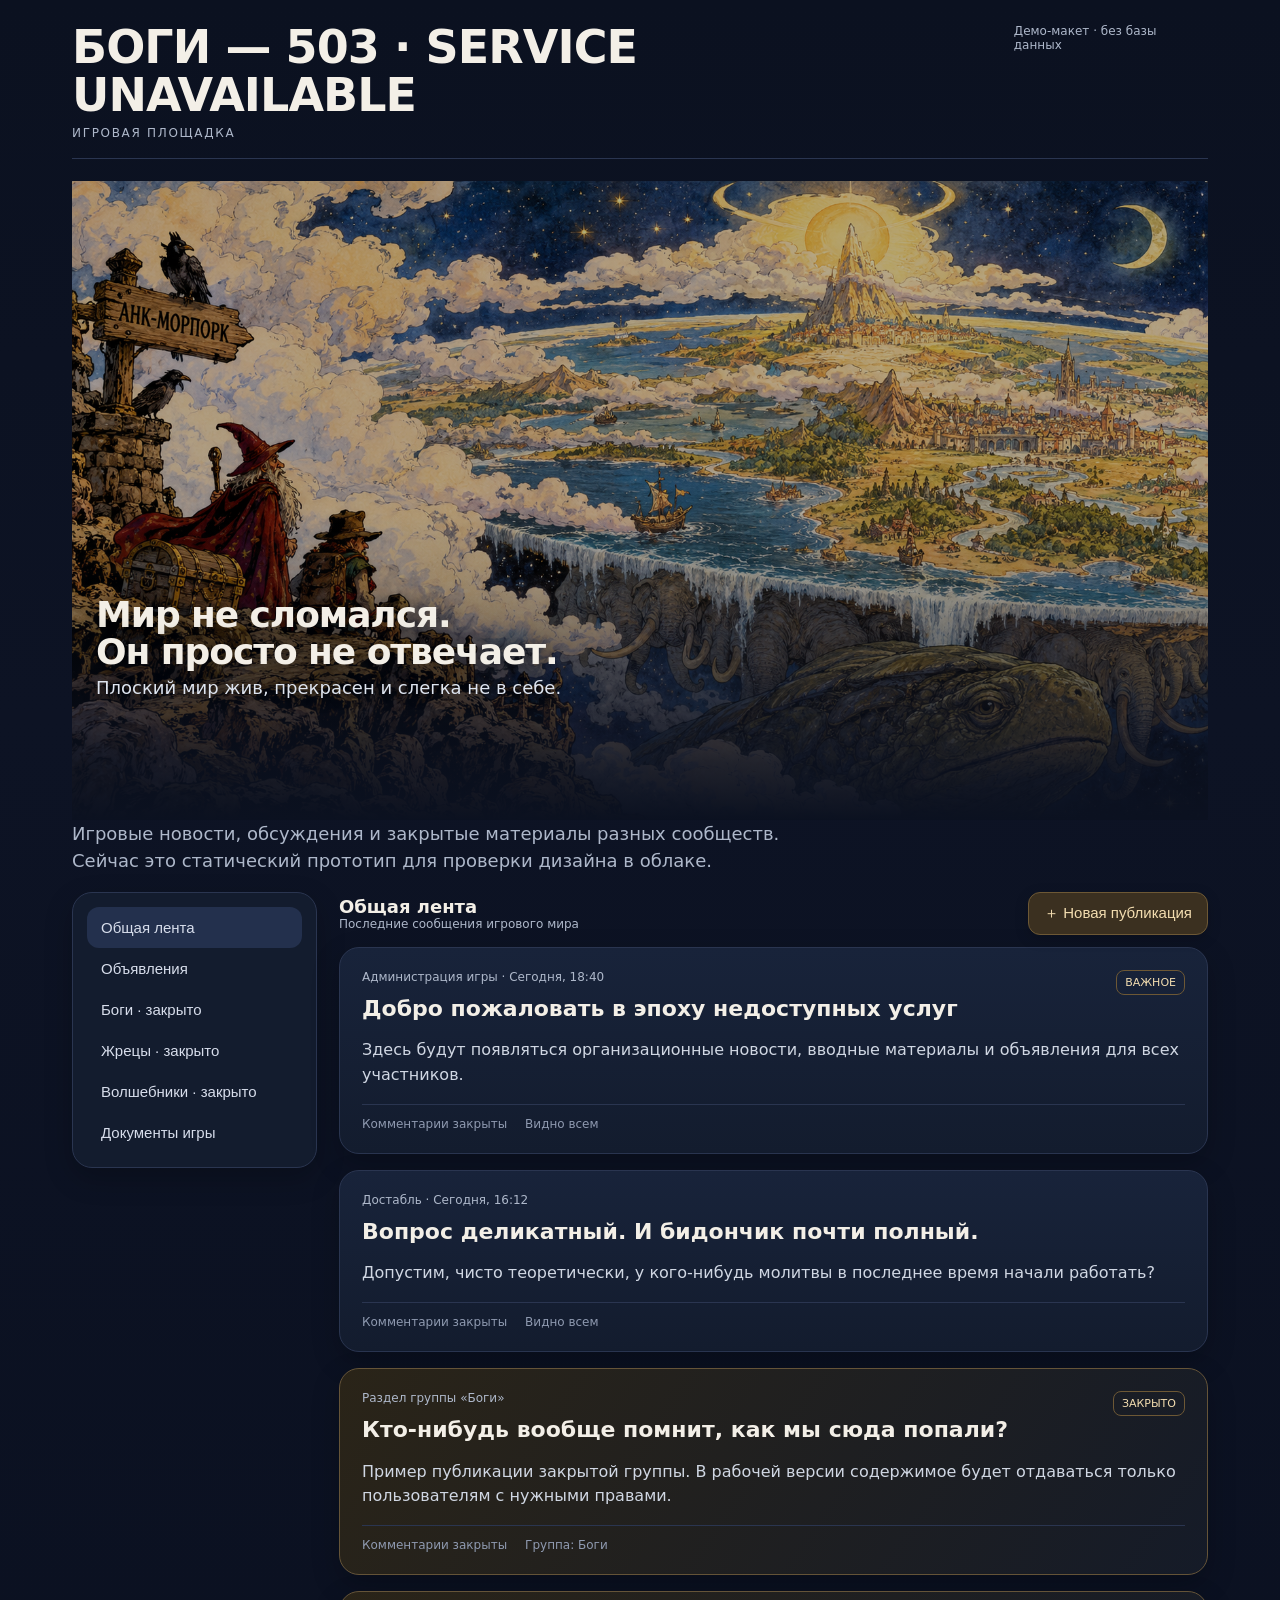
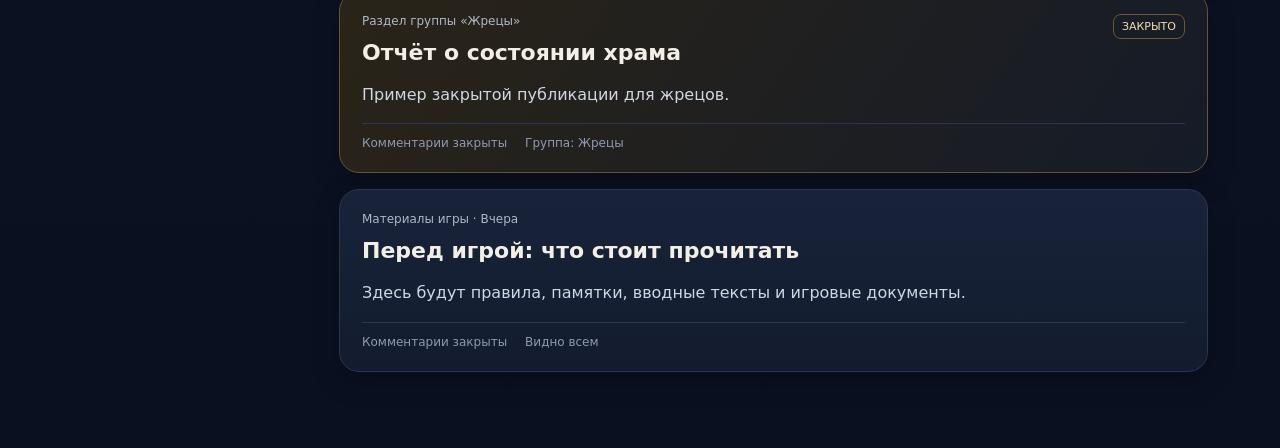
==== index.html @ 64e8e635 "Raise hero text and darken artwork" ====
<!doctype html>
<html lang="ru">
<head>
<meta charset="utf-8">
<meta name="viewport" content="width=device-width,initial-scale=1">
<title>Боги — 503</title>
<link rel="icon" type="image/svg+xml" href="/favicon.svg">
<style>
:root{--bg:#0b1120;--panel:#131c2e;--panel2:#18233a;--line:#2a3550;--text:#f3efe7;--muted:#aeb8ca;--gold:#d7b16a;--gold2:#f3ddb0}*{box-sizing:border-box}html,body{min-height:100%}body{margin:0;background:linear-gradient(180deg,#0b1120 0%,#0d1324 35%,#0a1020 100%);color:var(--text);font-family:system-ui,-apple-system,Segoe UI,sans-serif}.shell{max-width:1180px;margin:auto;padding:24px 22px 60px}.top{display:flex;justify-content:space-between;align-items:flex-start;gap:18px;padding-bottom:18px;border-bottom:1px solid var(--line)}.brand h1{margin:0;font-size:46px;line-height:1.04;letter-spacing:-.02em}.brand p{margin:6px 0 0;color:var(--muted);font-size:12px;text-transform:uppercase;letter-spacing:.14em}.meta{font-size:12px;color:var(--muted)}.hero-art{position:relative;width:100%;margin:22px 0 0;overflow:hidden;isolation:isolate}.hero-art>img{display:block;width:100%;height:auto;position:relative;z-index:0;filter:brightness(.72)}.hero-art::after{content:"";position:absolute;z-index:1;inset:0;pointer-events:none;background:linear-gradient(180deg,rgba(11,17,32,0) 0%,rgba(11,17,32,0) 52%,rgba(11,17,32,.12) 64%,rgba(11,17,32,.48) 78%,rgba(11,17,32,.86) 91%,#0b1120 100%)}.hero-caption{position:absolute;z-index:2;left:24px;right:24px;bottom:120px;max-width:620px}.hero-caption h2{margin:0 0 6px;font-size:36px;line-height:1.03;letter-spacing:-.03em;text-shadow:0 3px 24px rgba(0,0,0,.95)}.hero-caption p{margin:0;color:#dde4ef;font-size:18px;line-height:1.35;text-shadow:0 2px 14px rgba(0,0,0,.95)}.intro{margin:0 0 18px}.intro-copy{max-width:760px}.intro-copy p{margin:0;color:var(--muted);font-size:18px;line-height:1.5}.layout{display:grid;grid-template-columns:245px minmax(0,1fr);gap:22px;align-items:start}.side,.card{background:var(--panel);border:1px solid var(--line);border-radius:20px;box-shadow:0 10px 28px rgba(0,0,0,.22)}.side{padding:14px;height:max-content}.nav{display:block;width:100%;text-align:left;border:0;background:transparent;color:#d7ddeb;padding:12px 14px;border-radius:12px;cursor:pointer;font-size:15px}.nav.active,.nav:hover{background:#23304d}.main .toolbar{display:flex;justify-content:space-between;align-items:center;gap:14px;margin-bottom:12px}.main .toolbar strong{font-size:18px}.btn{background:#3b3020;color:var(--gold2);border:1px solid #6d5835;padding:11px 15px;border-radius:12px;cursor:pointer;font-size:15px;box-shadow:0 4px 14px rgba(0,0,0,.18)}.card{padding:22px;margin-bottom:16px;background:linear-gradient(180deg,var(--panel2),var(--panel))}.title{font-size:22px;margin:12px 0 8px;line-height:1.2}.body{color:#d0d7e3;font-size:16px;line-height:1.55}.foot{border-top:1px solid var(--line);margin-top:16px;padding-top:12px;color:#8f9ab0;font-size:12px;display:flex;gap:18px}.locked{border-color:#655438;background:linear-gradient(125deg,#2a2418,#151b28)}.tag{float:right;font-size:11px;border:1px solid #6d5835;border-radius:8px;padding:5px 8px;color:var(--gold2)}.modal{position:fixed;inset:0;background:#0009;display:none;align-items:center;justify-content:center;padding:20px}.modalbox{width:min(560px,100%);background:#161f31;border:1px solid var(--line);border-radius:18px;padding:20px}.modalbox input,.modalbox textarea{width:100%;box-sizing:border-box;margin:8px 0 12px;background:#0f1624;color:#fff;border:1px solid #364154;border-radius:10px;padding:10px}.row{display:flex;gap:10px;justify-content:flex-end}@media(max-width:900px){.brand h1{font-size:38px}.hero-caption{bottom:90px}.hero-caption h2{font-size:30px}.hero-caption p{font-size:16px}.layout{grid-template-columns:1fr}}@media(max-width:760px){.top{flex-direction:column}.hero-caption{left:16px;right:16px;bottom:70px}.hero-caption h2{font-size:24px}.hero-caption p{font-size:14px}.intro-copy p{font-size:16px}.main .toolbar{align-items:flex-start;flex-direction:column}}
</style>
</head>
<body>
<div class="shell">
<header class="top"><div class="brand"><h1>БОГИ — 503 · SERVICE UNAVAILABLE</h1><p>Игровая площадка</p></div><div class="meta">Демо-макет · без базы данных</div></header>
<section class="hero-art"><img src="/assets/discworld-hero.png" alt="Плоский мир"><div class="hero-caption"><h2>Мир не сломался.<br>Он просто не отвечает.</h2><p>Плоский мир жив, прекрасен и слегка не в себе.</p></div></section>
<section class="intro"><div class="intro-copy"><p>Игровые новости, обсуждения и закрытые материалы разных сообществ. Сейчас это статический прототип для проверки дизайна в облаке.</p></div></section>
<div class="layout"><aside class="side"><button class="nav active" data-view="all">Общая лента</button><button class="nav" data-view="news">Объявления</button><button class="nav" data-view="gods">Боги · закрыто</button><button class="nav" data-view="priests">Жрецы · закрыто</button><button class="nav" data-view="wizards">Волшебники · закрыто</button><button class="nav" data-view="docs">Документы игры</button></aside><main class="main"><div class="toolbar"><div><strong id="ttl">Общая лента</strong><div class="meta" id="sub">Последние сообщения игрового мира</div></div><button class="btn" id="newPost">＋ Новая публикация</button></div><div id="posts"><article class="card" data-kind="news"><span class="tag">ВАЖНОЕ</span><div class="meta">Администрация игры · Сегодня, 18:40</div><h3 class="title">Добро пожаловать в эпоху недоступных услуг</h3><p class="body">Здесь будут появляться организационные новости, вводные материалы и объявления для всех участников.</p><div class="foot"><span>Комментарии закрыты</span><span>Видно всем</span></div></article><article class="card" data-kind="general"><div class="meta">Достабль · Сегодня, 16:12</div><h3 class="title">Вопрос деликатный. И бидончик почти полный.</h3><p class="body">Допустим, чисто теоретически, у кого-нибудь молитвы в последнее время начали работать?</p><div class="foot"><span>Комментарии закрыты</span><span>Видно всем</span></div></article><article class="card locked" data-kind="gods"><span class="tag">ЗАКРЫТО</span><div class="meta">Раздел группы «Боги»</div><h3 class="title">Кто-нибудь вообще помнит, как мы сюда попали?</h3><p class="body">Пример публикации закрытой группы. В рабочей версии содержимое будет отдаваться только пользователям с нужными правами.</p><div class="foot"><span>Комментарии закрыты</span><span>Группа: Боги</span></div></article><article class="card locked" data-kind="priests"><span class="tag">ЗАКРЫТО</span><div class="meta">Раздел группы «Жрецы»</div><h3 class="title">Отчёт о состоянии храма</h3><p class="body">Пример закрытой публикации для жрецов.</p><div class="foot"><span>Комментарии закрыты</span><span>Группа: Жрецы</span></div></article><article class="card" data-kind="docs"><div class="meta">Материалы игры · Вчера</div><h3 class="title">Перед игрой: что стоит прочитать</h3><p class="body">Здесь будут правила, памятки, вводные тексты и игровые документы.</p><div class="foot"><span>Комментарии закрыты</span><span>Видно всем</span></div></article></div></main></div></div>
<div class="modal" id="modal"><div class="modalbox"><h3>Новая публикация</h3><div class="meta">Демо: публикация сохранится только в этом браузере.</div><input id="pt" placeholder="Заголовок"><textarea id="pb" rows="6" placeholder="Текст публикации"></textarea><div class="row"><button class="btn" id="cancel">Отмена</button><button class="btn" id="publish">Опубликовать</button></div></div></div>
<script>const views={all:['news','general','gods','priests','docs'],news:['news'],gods:['gods'],priests:['priests'],wizards:[],docs:['docs']};document.querySelectorAll('.nav').forEach(b=>b.onclick=()=>{document.querySelectorAll('.nav').forEach(x=>x.classList.toggle('active',x===b));document.querySelectorAll('.card').forEach(c=>c.style.display=views[b.dataset.view].includes(c.dataset.kind)?'block':'none')});const m=document.getElementById('modal');newPost.onclick=()=>m.style.display='flex';cancel.onclick=()=>m.style.display='none';publish.onclick=()=>{const t=pt.value.trim(),body=pb.value.trim();if(!t||!body)return;const a=document.createElement('article');a.className='card';a.dataset.kind='general';a.innerHTML='<div class="meta">Новая публикация · только этот браузер</div><h3 class="title"></h3><p class="body"></p><div class="foot"><span>Комментарии закрыты</span><span>Локальный демо-пост</span></div>';a.querySelector('.title').textContent=t;a.querySelector('.body').textContent=body;document.getElementById('posts').prepend(a);localStorage.setItem('gods503-demo-post',JSON.stringify({t,body}));pt.value='';pb.value='';m.style.display='none'};try{const x=JSON.parse(localStorage.getItem('gods503-demo-post'));if(x){pt.value=x.t;pb.value=x.body}}catch(e){}</script>
</body>
</html>
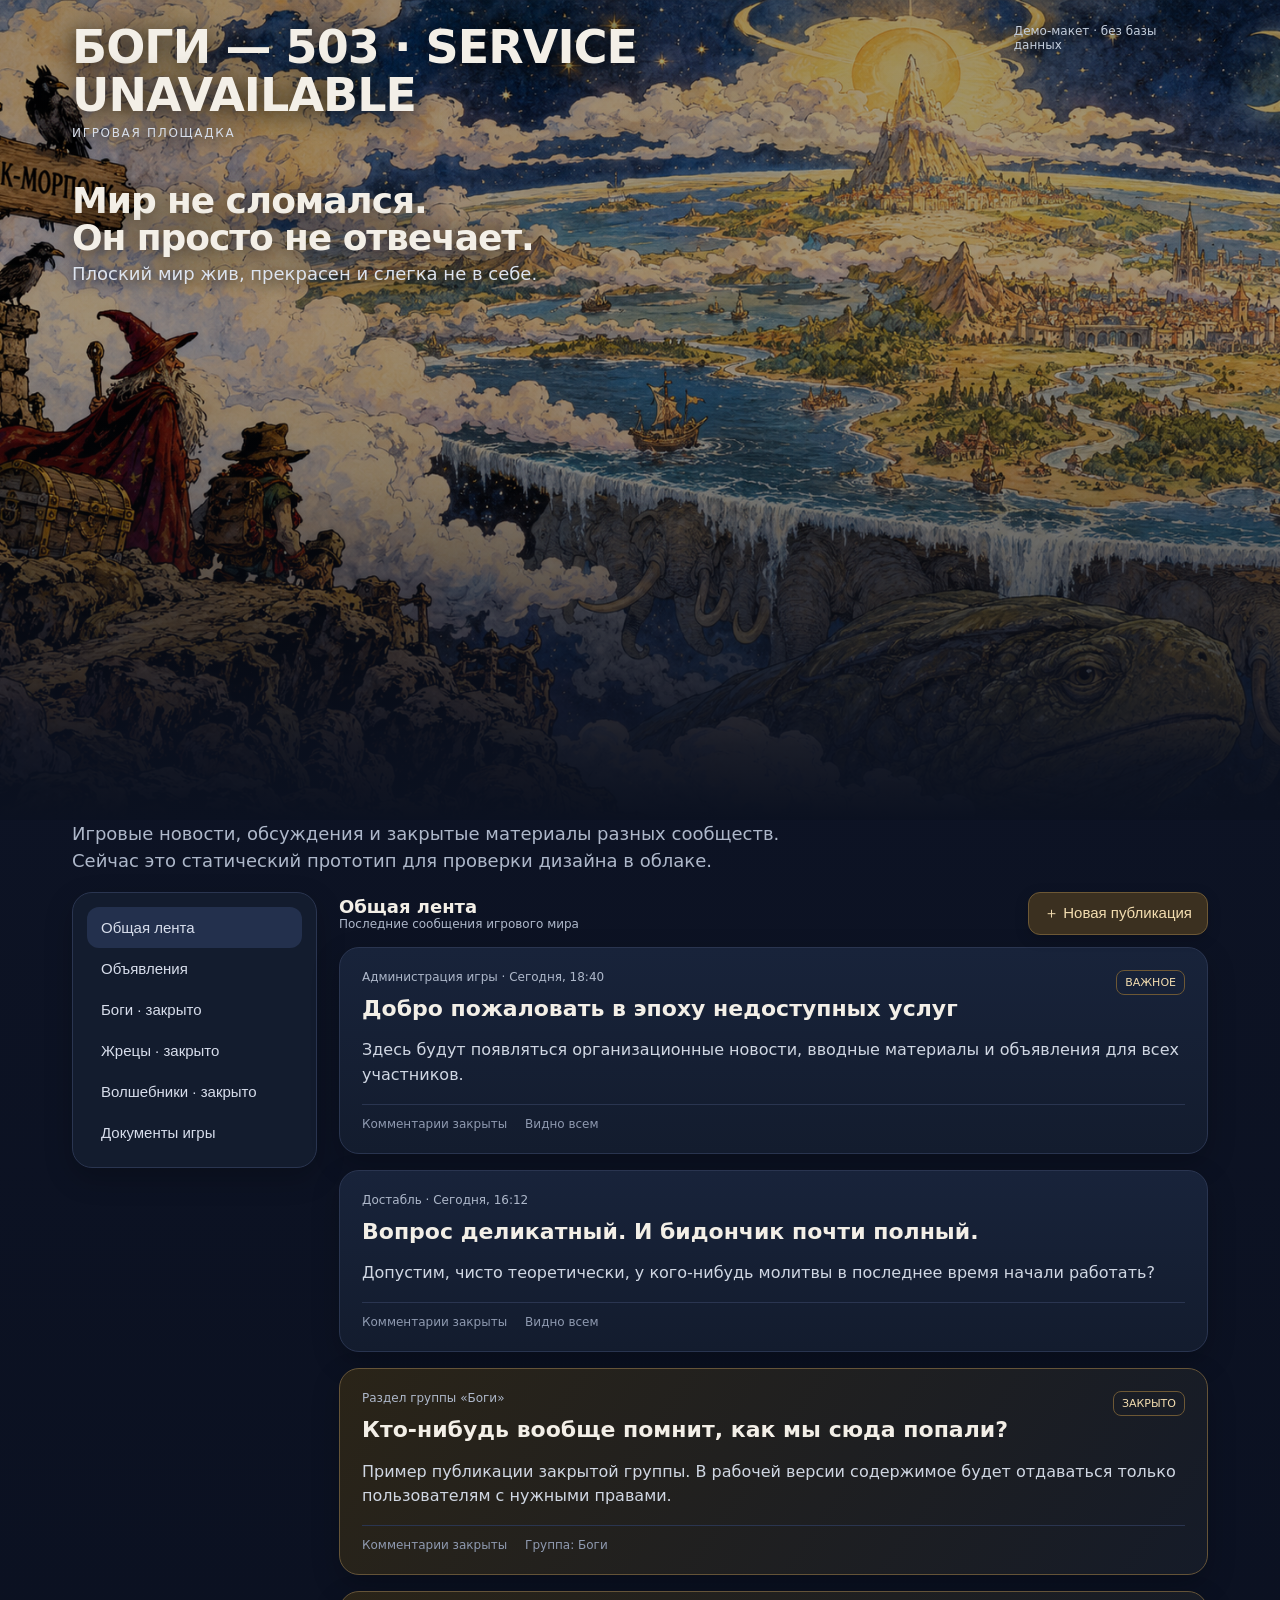
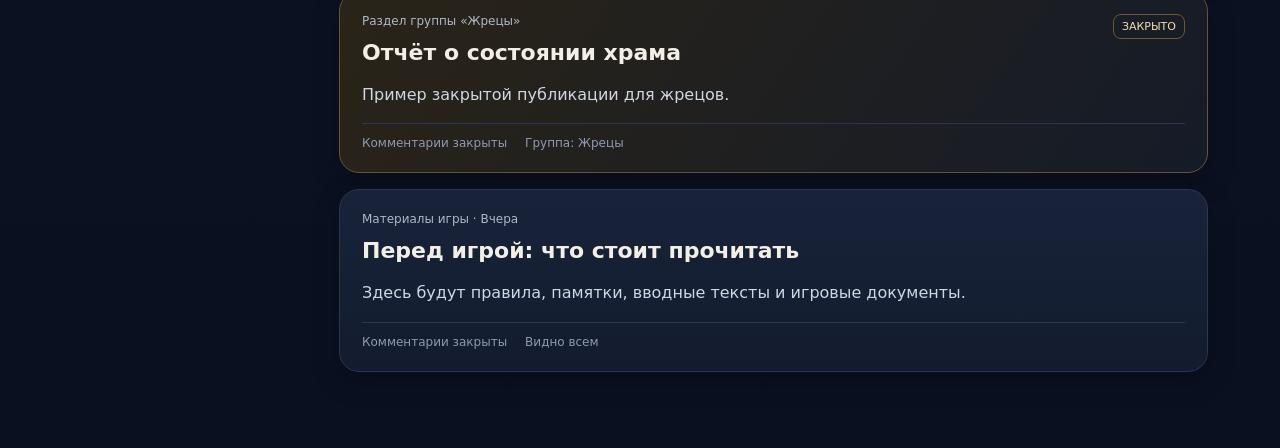
==== commit daf1f211: "Make hero full-bleed and compact header composition" ====
--- a/index.html
+++ b/index.html
@@ -6,13 +6,12 @@
 <title>Боги — 503</title>
 <link rel="icon" type="image/svg+xml" href="/favicon.svg">
 <style>
-:root{--bg:#0b1120;--panel:#131c2e;--panel2:#18233a;--line:#2a3550;--text:#f3efe7;--muted:#aeb8ca;--gold:#d7b16a;--gold2:#f3ddb0}*{box-sizing:border-box}html,body{min-height:100%}body{margin:0;background:linear-gradient(180deg,#0b1120 0%,#0d1324 35%,#0a1020 100%);color:var(--text);font-family:system-ui,-apple-system,Segoe UI,sans-serif}.shell{max-width:1180px;margin:auto;padding:24px 22px 60px}.top{display:flex;justify-content:space-between;align-items:flex-start;gap:18px;padding-bottom:18px;border-bottom:1px solid var(--line)}.brand h1{margin:0;font-size:46px;line-height:1.04;letter-spacing:-.02em}.brand p{margin:6px 0 0;color:var(--muted);font-size:12px;text-transform:uppercase;letter-spacing:.14em}.meta{font-size:12px;color:var(--muted)}.hero-art{position:relative;width:100%;margin:22px 0 0;overflow:hidden;isolation:isolate}.hero-art>img{display:block;width:100%;height:auto;position:relative;z-index:0;filter:brightness(.72)}.hero-art::after{content:"";position:absolute;z-index:1;inset:0;pointer-events:none;background:linear-gradient(180deg,rgba(11,17,32,0) 0%,rgba(11,17,32,0) 52%,rgba(11,17,32,.12) 64%,rgba(11,17,32,.48) 78%,rgba(11,17,32,.86) 91%,#0b1120 100%)}.hero-caption{position:absolute;z-index:2;left:24px;right:24px;bottom:120px;max-width:620px}.hero-caption h2{margin:0 0 6px;font-size:36px;line-height:1.03;letter-spacing:-.03em;text-shadow:0 3px 24px rgba(0,0,0,.95)}.hero-caption p{margin:0;color:#dde4ef;font-size:18px;line-height:1.35;text-shadow:0 2px 14px rgba(0,0,0,.95)}.intro{margin:0 0 18px}.intro-copy{max-width:760px}.intro-copy p{margin:0;color:var(--muted);font-size:18px;line-height:1.5}.layout{display:grid;grid-template-columns:245px minmax(0,1fr);gap:22px;align-items:start}.side,.card{background:var(--panel);border:1px solid var(--line);border-radius:20px;box-shadow:0 10px 28px rgba(0,0,0,.22)}.side{padding:14px;height:max-content}.nav{display:block;width:100%;text-align:left;border:0;background:transparent;color:#d7ddeb;padding:12px 14px;border-radius:12px;cursor:pointer;font-size:15px}.nav.active,.nav:hover{background:#23304d}.main .toolbar{display:flex;justify-content:space-between;align-items:center;gap:14px;margin-bottom:12px}.main .toolbar strong{font-size:18px}.btn{background:#3b3020;color:var(--gold2);border:1px solid #6d5835;padding:11px 15px;border-radius:12px;cursor:pointer;font-size:15px;box-shadow:0 4px 14px rgba(0,0,0,.18)}.card{padding:22px;margin-bottom:16px;background:linear-gradient(180deg,var(--panel2),var(--panel))}.title{font-size:22px;margin:12px 0 8px;line-height:1.2}.body{color:#d0d7e3;font-size:16px;line-height:1.55}.foot{border-top:1px solid var(--line);margin-top:16px;padding-top:12px;color:#8f9ab0;font-size:12px;display:flex;gap:18px}.locked{border-color:#655438;background:linear-gradient(125deg,#2a2418,#151b28)}.tag{float:right;font-size:11px;border:1px solid #6d5835;border-radius:8px;padding:5px 8px;color:var(--gold2)}.modal{position:fixed;inset:0;background:#0009;display:none;align-items:center;justify-content:center;padding:20px}.modalbox{width:min(560px,100%);background:#161f31;border:1px solid var(--line);border-radius:18px;padding:20px}.modalbox input,.modalbox textarea{width:100%;box-sizing:border-box;margin:8px 0 12px;background:#0f1624;color:#fff;border:1px solid #364154;border-radius:10px;padding:10px}.row{display:flex;gap:10px;justify-content:flex-end}@media(max-width:900px){.brand h1{font-size:38px}.hero-caption{bottom:90px}.hero-caption h2{font-size:30px}.hero-caption p{font-size:16px}.layout{grid-template-columns:1fr}}@media(max-width:760px){.top{flex-direction:column}.hero-caption{left:16px;right:16px;bottom:70px}.hero-caption h2{font-size:24px}.hero-caption p{font-size:14px}.intro-copy p{font-size:16px}.main .toolbar{align-items:flex-start;flex-direction:column}}
+:root{--bg:#0b1120;--panel:#131c2e;--panel2:#18233a;--line:#2a3550;--text:#f3efe7;--muted:#aeb8ca;--gold:#d7b16a;--gold2:#f3ddb0}*{box-sizing:border-box}html,body{min-height:100%}body{margin:0;background:linear-gradient(180deg,#0b1120 0%,#0d1324 35%,#0a1020 100%);color:var(--text);font-family:system-ui,-apple-system,Segoe UI,sans-serif}.hero-art{position:relative;width:100vw;min-height:min(70vw,820px);overflow:hidden;isolation:isolate}.hero-art>img{position:absolute;inset:0;width:100%;height:100%;object-fit:cover;object-position:center top;z-index:0;filter:brightness(.68)}.hero-art::after{content:"";position:absolute;z-index:1;inset:0;pointer-events:none;background:linear-gradient(180deg,rgba(11,17,32,.08) 0%,rgba(11,17,32,.05) 40%,rgba(11,17,32,.18) 58%,rgba(11,17,32,.55) 76%,rgba(11,17,32,.9) 91%,#0b1120 100%)}.hero-inner{position:relative;z-index:2;max-width:1180px;min-height:min(70vw,820px);margin:0 auto;padding:24px 22px 120px;display:flex;flex-direction:column}.top{display:flex;justify-content:space-between;align-items:flex-start;gap:18px}.brand h1{margin:0;font-size:46px;line-height:1.04;letter-spacing:-.02em;text-shadow:0 3px 24px rgba(0,0,0,.95)}.brand p{margin:6px 0 0;color:#d7deea;font-size:12px;text-transform:uppercase;letter-spacing:.14em;text-shadow:0 2px 14px rgba(0,0,0,.95)}.meta{font-size:12px;color:var(--muted)}.top .meta{color:#c5cfdd;text-shadow:0 2px 14px rgba(0,0,0,.95)}.hero-caption{margin-top:42px;max-width:620px}.hero-caption h2{margin:0 0 6px;font-size:36px;line-height:1.03;letter-spacing:-.03em;text-shadow:0 3px 24px rgba(0,0,0,.95)}.hero-caption p{margin:0;color:#dde4ef;font-size:18px;line-height:1.35;text-shadow:0 2px 14px rgba(0,0,0,.95)}.shell{max-width:1180px;margin:auto;padding:0 22px 60px}.intro{margin:0 0 18px}.intro-copy{max-width:760px}.intro-copy p{margin:0;color:var(--muted);font-size:18px;line-height:1.5}.layout{display:grid;grid-template-columns:245px minmax(0,1fr);gap:22px;align-items:start}.side,.card{background:var(--panel);border:1px solid var(--line);border-radius:20px;box-shadow:0 10px 28px rgba(0,0,0,.22)}.side{padding:14px;height:max-content}.nav{display:block;width:100%;text-align:left;border:0;background:transparent;color:#d7ddeb;padding:12px 14px;border-radius:12px;cursor:pointer;font-size:15px}.nav.active,.nav:hover{background:#23304d}.main .toolbar{display:flex;justify-content:space-between;align-items:center;gap:14px;margin-bottom:12px}.main .toolbar strong{font-size:18px}.btn{background:#3b3020;color:var(--gold2);border:1px solid #6d5835;padding:11px 15px;border-radius:12px;cursor:pointer;font-size:15px;box-shadow:0 4px 14px rgba(0,0,0,.18)}.card{padding:22px;margin-bottom:16px;background:linear-gradient(180deg,var(--panel2),var(--panel))}.title{font-size:22px;margin:12px 0 8px;line-height:1.2}.body{color:#d0d7e3;font-size:16px;line-height:1.55}.foot{border-top:1px solid var(--line);margin-top:16px;padding-top:12px;color:#8f9ab0;font-size:12px;display:flex;gap:18px}.locked{border-color:#655438;background:linear-gradient(125deg,#2a2418,#151b28)}.tag{float:right;font-size:11px;border:1px solid #6d5835;border-radius:8px;padding:5px 8px;color:var(--gold2)}.modal{position:fixed;inset:0;background:#0009;display:none;align-items:center;justify-content:center;padding:20px}.modalbox{width:min(560px,100%);background:#161f31;border:1px solid var(--line);border-radius:18px;padding:20px}.modalbox input,.modalbox textarea{width:100%;box-sizing:border-box;margin:8px 0 12px;background:#0f1624;color:#fff;border:1px solid #364154;border-radius:10px;padding:10px}.row{display:flex;gap:10px;justify-content:flex-end}@media(max-width:900px){.hero-art,.hero-inner{min-height:640px}.brand h1{font-size:38px}.hero-caption{margin-top:34px}.hero-caption h2{font-size:30px}.hero-caption p{font-size:16px}.layout{grid-template-columns:1fr}}@media(max-width:760px){.hero-art,.hero-inner{min-height:560px}.top{flex-direction:column}.hero-inner{padding:18px 16px 95px}.hero-caption{margin-top:28px}.hero-caption h2{font-size:24px}.hero-caption p{font-size:14px}.shell{padding:0 16px 50px}.intro-copy p{font-size:16px}.main .toolbar{align-items:flex-start;flex-direction:column}}
 </style>
 </head>
 <body>
+<section class="hero-art"><img src="/assets/discworld-hero.png" alt="Плоский мир"><div class="hero-inner"><header class="top"><div class="brand"><h1>БОГИ — 503 · SERVICE UNAVAILABLE</h1><p>Игровая площадка</p></div><div class="meta">Демо-макет · без базы данных</div></header><div class="hero-caption"><h2>Мир не сломался.<br>Он просто не отвечает.</h2><p>Плоский мир жив, прекрасен и слегка не в себе.</p></div></div></section>
 <div class="shell">
-<header class="top"><div class="brand"><h1>БОГИ — 503 · SERVICE UNAVAILABLE</h1><p>Игровая площадка</p></div><div class="meta">Демо-макет · без базы данных</div></header>
-<section class="hero-art"><img src="/assets/discworld-hero.png" alt="Плоский мир"><div class="hero-caption"><h2>Мир не сломался.<br>Он просто не отвечает.</h2><p>Плоский мир жив, прекрасен и слегка не в себе.</p></div></section>
 <section class="intro"><div class="intro-copy"><p>Игровые новости, обсуждения и закрытые материалы разных сообществ. Сейчас это статический прототип для проверки дизайна в облаке.</p></div></section>
 <div class="layout"><aside class="side"><button class="nav active" data-view="all">Общая лента</button><button class="nav" data-view="news">Объявления</button><button class="nav" data-view="gods">Боги · закрыто</button><button class="nav" data-view="priests">Жрецы · закрыто</button><button class="nav" data-view="wizards">Волшебники · закрыто</button><button class="nav" data-view="docs">Документы игры</button></aside><main class="main"><div class="toolbar"><div><strong id="ttl">Общая лента</strong><div class="meta" id="sub">Последние сообщения игрового мира</div></div><button class="btn" id="newPost">＋ Новая публикация</button></div><div id="posts"><article class="card" data-kind="news"><span class="tag">ВАЖНОЕ</span><div class="meta">Администрация игры · Сегодня, 18:40</div><h3 class="title">Добро пожаловать в эпоху недоступных услуг</h3><p class="body">Здесь будут появляться организационные новости, вводные материалы и объявления для всех участников.</p><div class="foot"><span>Комментарии закрыты</span><span>Видно всем</span></div></article><article class="card" data-kind="general"><div class="meta">Достабль · Сегодня, 16:12</div><h3 class="title">Вопрос деликатный. И бидончик почти полный.</h3><p class="body">Допустим, чисто теоретически, у кого-нибудь молитвы в последнее время начали работать?</p><div class="foot"><span>Комментарии закрыты</span><span>Видно всем</span></div></article><article class="card locked" data-kind="gods"><span class="tag">ЗАКРЫТО</span><div class="meta">Раздел группы «Боги»</div><h3 class="title">Кто-нибудь вообще помнит, как мы сюда попали?</h3><p class="body">Пример публикации закрытой группы. В рабочей версии содержимое будет отдаваться только пользователям с нужными правами.</p><div class="foot"><span>Комментарии закрыты</span><span>Группа: Боги</span></div></article><article class="card locked" data-kind="priests"><span class="tag">ЗАКРЫТО</span><div class="meta">Раздел группы «Жрецы»</div><h3 class="title">Отчёт о состоянии храма</h3><p class="body">Пример закрытой публикации для жрецов.</p><div class="foot"><span>Комментарии закрыты</span><span>Группа: Жрецы</span></div></article><article class="card" data-kind="docs"><div class="meta">Материалы игры · Вчера</div><h3 class="title">Перед игрой: что стоит прочитать</h3><p class="body">Здесь будут правила, памятки, вводные тексты и игровые документы.</p><div class="foot"><span>Комментарии закрыты</span><span>Видно всем</span></div></article></div></main></div></div>
 <div class="modal" id="modal"><div class="modalbox"><h3>Новая публикация</h3><div class="meta">Демо: публикация сохранится только в этом браузере.</div><input id="pt" placeholder="Заголовок"><textarea id="pb" rows="6" placeholder="Текст публикации"></textarea><div class="row"><button class="btn" id="cancel">Отмена</button><button class="btn" id="publish">Опубликовать</button></div></div></div>
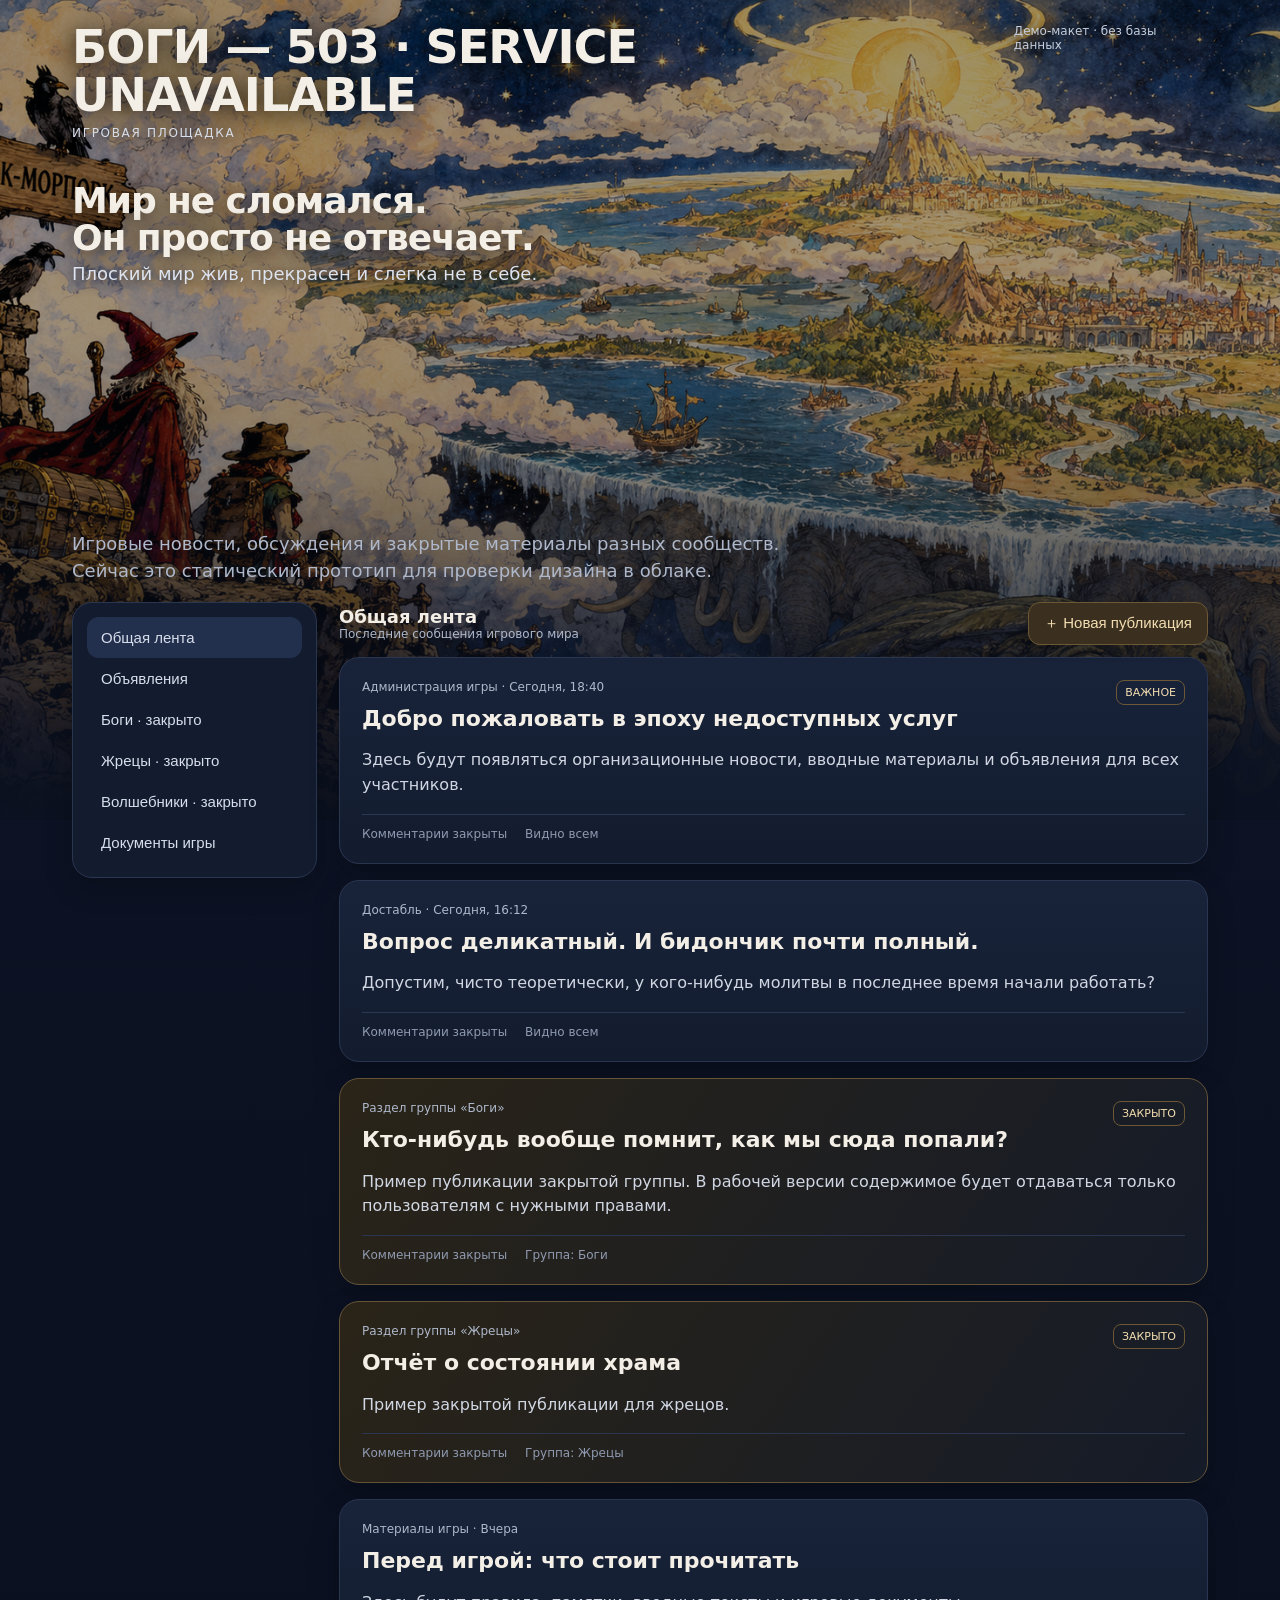
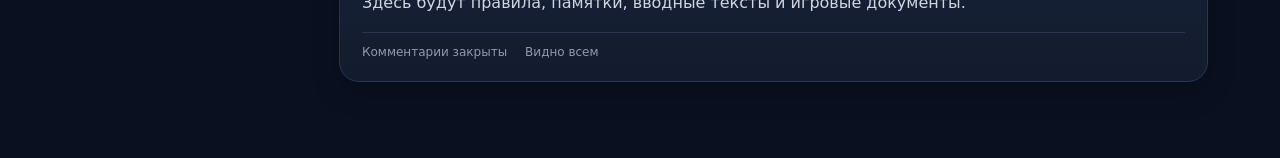
==== commit faaabc3d: "Pull forum content up over hero background" ====
--- a/index.html
+++ b/index.html
@@ -6,7 +6,7 @@
 <title>Боги — 503</title>
 <link rel="icon" type="image/svg+xml" href="/favicon.svg">
 <style>
-:root{--bg:#0b1120;--panel:#131c2e;--panel2:#18233a;--line:#2a3550;--text:#f3efe7;--muted:#aeb8ca;--gold:#d7b16a;--gold2:#f3ddb0}*{box-sizing:border-box}html,body{min-height:100%}body{margin:0;background:linear-gradient(180deg,#0b1120 0%,#0d1324 35%,#0a1020 100%);color:var(--text);font-family:system-ui,-apple-system,Segoe UI,sans-serif}.hero-art{position:relative;width:100vw;min-height:min(70vw,820px);overflow:hidden;isolation:isolate}.hero-art>img{position:absolute;inset:0;width:100%;height:100%;object-fit:cover;object-position:center top;z-index:0;filter:brightness(.68)}.hero-art::after{content:"";position:absolute;z-index:1;inset:0;pointer-events:none;background:linear-gradient(180deg,rgba(11,17,32,.08) 0%,rgba(11,17,32,.05) 40%,rgba(11,17,32,.18) 58%,rgba(11,17,32,.55) 76%,rgba(11,17,32,.9) 91%,#0b1120 100%)}.hero-inner{position:relative;z-index:2;max-width:1180px;min-height:min(70vw,820px);margin:0 auto;padding:24px 22px 120px;display:flex;flex-direction:column}.top{display:flex;justify-content:space-between;align-items:flex-start;gap:18px}.brand h1{margin:0;font-size:46px;line-height:1.04;letter-spacing:-.02em;text-shadow:0 3px 24px rgba(0,0,0,.95)}.brand p{margin:6px 0 0;color:#d7deea;font-size:12px;text-transform:uppercase;letter-spacing:.14em;text-shadow:0 2px 14px rgba(0,0,0,.95)}.meta{font-size:12px;color:var(--muted)}.top .meta{color:#c5cfdd;text-shadow:0 2px 14px rgba(0,0,0,.95)}.hero-caption{margin-top:42px;max-width:620px}.hero-caption h2{margin:0 0 6px;font-size:36px;line-height:1.03;letter-spacing:-.03em;text-shadow:0 3px 24px rgba(0,0,0,.95)}.hero-caption p{margin:0;color:#dde4ef;font-size:18px;line-height:1.35;text-shadow:0 2px 14px rgba(0,0,0,.95)}.shell{max-width:1180px;margin:auto;padding:0 22px 60px}.intro{margin:0 0 18px}.intro-copy{max-width:760px}.intro-copy p{margin:0;color:var(--muted);font-size:18px;line-height:1.5}.layout{display:grid;grid-template-columns:245px minmax(0,1fr);gap:22px;align-items:start}.side,.card{background:var(--panel);border:1px solid var(--line);border-radius:20px;box-shadow:0 10px 28px rgba(0,0,0,.22)}.side{padding:14px;height:max-content}.nav{display:block;width:100%;text-align:left;border:0;background:transparent;color:#d7ddeb;padding:12px 14px;border-radius:12px;cursor:pointer;font-size:15px}.nav.active,.nav:hover{background:#23304d}.main .toolbar{display:flex;justify-content:space-between;align-items:center;gap:14px;margin-bottom:12px}.main .toolbar strong{font-size:18px}.btn{background:#3b3020;color:var(--gold2);border:1px solid #6d5835;padding:11px 15px;border-radius:12px;cursor:pointer;font-size:15px;box-shadow:0 4px 14px rgba(0,0,0,.18)}.card{padding:22px;margin-bottom:16px;background:linear-gradient(180deg,var(--panel2),var(--panel))}.title{font-size:22px;margin:12px 0 8px;line-height:1.2}.body{color:#d0d7e3;font-size:16px;line-height:1.55}.foot{border-top:1px solid var(--line);margin-top:16px;padding-top:12px;color:#8f9ab0;font-size:12px;display:flex;gap:18px}.locked{border-color:#655438;background:linear-gradient(125deg,#2a2418,#151b28)}.tag{float:right;font-size:11px;border:1px solid #6d5835;border-radius:8px;padding:5px 8px;color:var(--gold2)}.modal{position:fixed;inset:0;background:#0009;display:none;align-items:center;justify-content:center;padding:20px}.modalbox{width:min(560px,100%);background:#161f31;border:1px solid var(--line);border-radius:18px;padding:20px}.modalbox input,.modalbox textarea{width:100%;box-sizing:border-box;margin:8px 0 12px;background:#0f1624;color:#fff;border:1px solid #364154;border-radius:10px;padding:10px}.row{display:flex;gap:10px;justify-content:flex-end}@media(max-width:900px){.hero-art,.hero-inner{min-height:640px}.brand h1{font-size:38px}.hero-caption{margin-top:34px}.hero-caption h2{font-size:30px}.hero-caption p{font-size:16px}.layout{grid-template-columns:1fr}}@media(max-width:760px){.hero-art,.hero-inner{min-height:560px}.top{flex-direction:column}.hero-inner{padding:18px 16px 95px}.hero-caption{margin-top:28px}.hero-caption h2{font-size:24px}.hero-caption p{font-size:14px}.shell{padding:0 16px 50px}.intro-copy p{font-size:16px}.main .toolbar{align-items:flex-start;flex-direction:column}}
+:root{--bg:#0b1120;--panel:#131c2e;--panel2:#18233a;--line:#2a3550;--text:#f3efe7;--muted:#aeb8ca;--gold:#d7b16a;--gold2:#f3ddb0}*{box-sizing:border-box}html,body{min-height:100%}body{margin:0;background:linear-gradient(180deg,#0b1120 0%,#0d1324 35%,#0a1020 100%);color:var(--text);font-family:system-ui,-apple-system,Segoe UI,sans-serif}.hero-art{position:relative;width:100vw;min-height:min(70vw,820px);overflow:hidden;isolation:isolate}.hero-art>img{position:absolute;inset:0;width:100%;height:100%;object-fit:cover;object-position:center top;z-index:0;filter:brightness(.68)}.hero-art::after{content:"";position:absolute;z-index:1;inset:0;pointer-events:none;background:linear-gradient(180deg,rgba(11,17,32,.08) 0%,rgba(11,17,32,.05) 40%,rgba(11,17,32,.18) 58%,rgba(11,17,32,.55) 76%,rgba(11,17,32,.9) 91%,#0b1120 100%)}.hero-inner{position:relative;z-index:2;max-width:1180px;min-height:min(70vw,820px);margin:0 auto;padding:24px 22px 120px;display:flex;flex-direction:column}.top{display:flex;justify-content:space-between;align-items:flex-start;gap:18px}.brand h1{margin:0;font-size:46px;line-height:1.04;letter-spacing:-.02em;text-shadow:0 3px 24px rgba(0,0,0,.95)}.brand p{margin:6px 0 0;color:#d7deea;font-size:12px;text-transform:uppercase;letter-spacing:.14em;text-shadow:0 2px 14px rgba(0,0,0,.95)}.meta{font-size:12px;color:var(--muted)}.top .meta{color:#c5cfdd;text-shadow:0 2px 14px rgba(0,0,0,.95)}.hero-caption{margin-top:42px;max-width:620px}.hero-caption h2{margin:0 0 6px;font-size:36px;line-height:1.03;letter-spacing:-.03em;text-shadow:0 3px 24px rgba(0,0,0,.95)}.hero-caption p{margin:0;color:#dde4ef;font-size:18px;line-height:1.35;text-shadow:0 2px 14px rgba(0,0,0,.95)}.shell{position:relative;z-index:3;max-width:1180px;margin:-290px auto 0;padding:0 22px 60px}.intro{margin:0 0 18px}.intro-copy{max-width:760px}.intro-copy p{margin:0;color:var(--muted);font-size:18px;line-height:1.5}.layout{display:grid;grid-template-columns:245px minmax(0,1fr);gap:22px;align-items:start}.side,.card{background:var(--panel);border:1px solid var(--line);border-radius:20px;box-shadow:0 10px 28px rgba(0,0,0,.22)}.side{padding:14px;height:max-content}.nav{display:block;width:100%;text-align:left;border:0;background:transparent;color:#d7ddeb;padding:12px 14px;border-radius:12px;cursor:pointer;font-size:15px}.nav.active,.nav:hover{background:#23304d}.main .toolbar{display:flex;justify-content:space-between;align-items:center;gap:14px;margin-bottom:12px}.main .toolbar strong{font-size:18px}.btn{background:#3b3020;color:var(--gold2);border:1px solid #6d5835;padding:11px 15px;border-radius:12px;cursor:pointer;font-size:15px;box-shadow:0 4px 14px rgba(0,0,0,.18)}.card{padding:22px;margin-bottom:16px;background:linear-gradient(180deg,var(--panel2),var(--panel))}.title{font-size:22px;margin:12px 0 8px;line-height:1.2}.body{color:#d0d7e3;font-size:16px;line-height:1.55}.foot{border-top:1px solid var(--line);margin-top:16px;padding-top:12px;color:#8f9ab0;font-size:12px;display:flex;gap:18px}.locked{border-color:#655438;background:linear-gradient(125deg,#2a2418,#151b28)}.tag{float:right;font-size:11px;border:1px solid #6d5835;border-radius:8px;padding:5px 8px;color:var(--gold2)}.modal{position:fixed;inset:0;background:#0009;display:none;align-items:center;justify-content:center;padding:20px}.modalbox{width:min(560px,100%);background:#161f31;border:1px solid var(--line);border-radius:18px;padding:20px}.modalbox input,.modalbox textarea{width:100%;box-sizing:border-box;margin:8px 0 12px;background:#0f1624;color:#fff;border:1px solid #364154;border-radius:10px;padding:10px}.row{display:flex;gap:10px;justify-content:flex-end}@media(max-width:900px){.hero-art,.hero-inner{min-height:640px}.brand h1{font-size:38px}.hero-caption{margin-top:34px}.hero-caption h2{font-size:30px}.hero-caption p{font-size:16px}.shell{margin-top:-220px}.layout{grid-template-columns:1fr}}@media(max-width:760px){.hero-art,.hero-inner{min-height:560px}.top{flex-direction:column}.hero-inner{padding:18px 16px 95px}.hero-caption{margin-top:28px}.hero-caption h2{font-size:24px}.hero-caption p{font-size:14px}.shell{margin-top:-170px;padding:0 16px 50px}.intro-copy p{font-size:16px}.main .toolbar{align-items:flex-start;flex-direction:column}}
 </style>
 </head>
 <body>
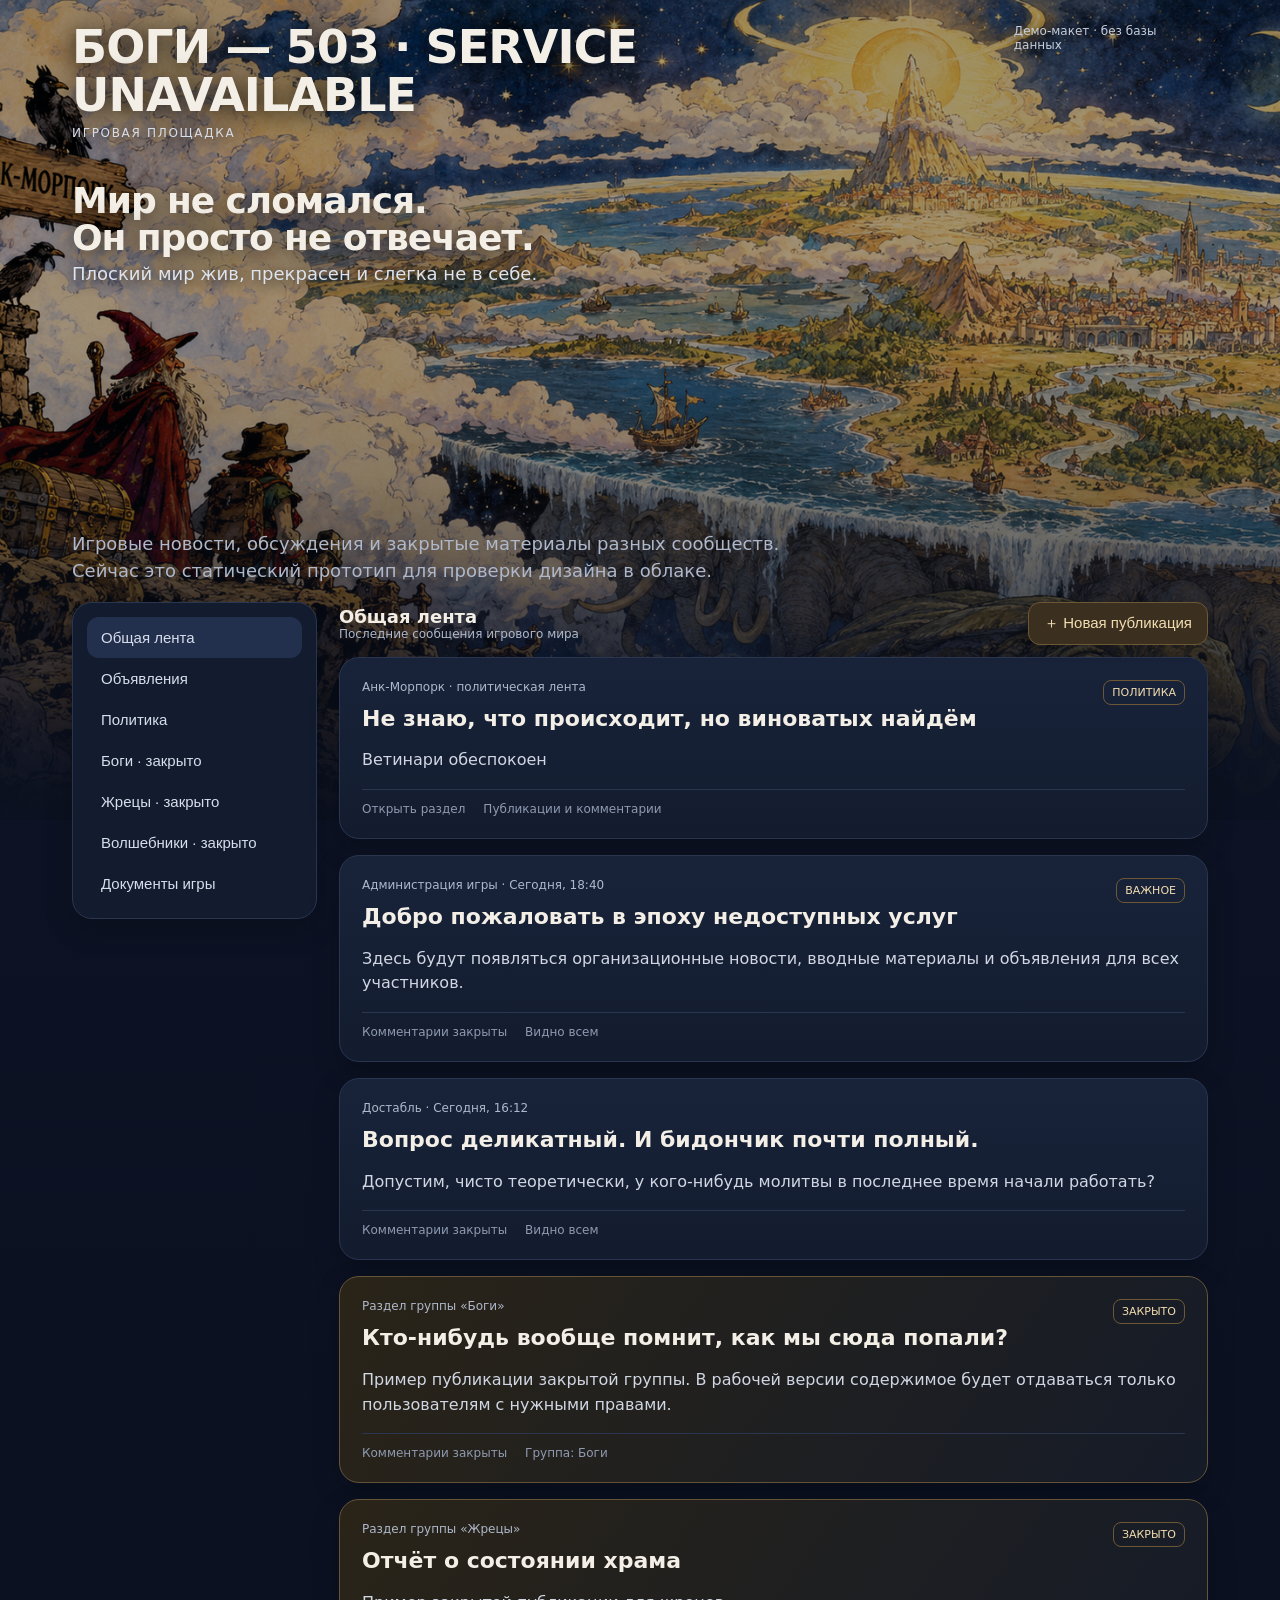
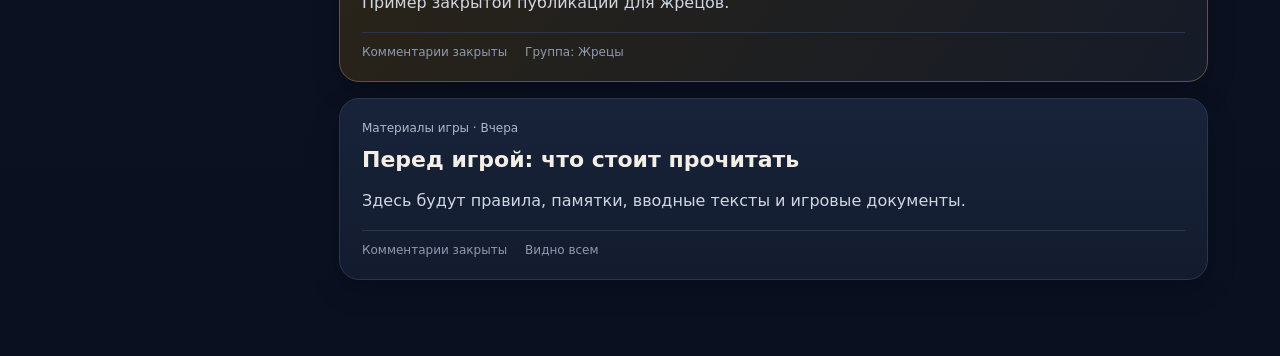
==== commit 04a03564: "Add Politics card linking to interactive demo section" ====
--- a/index.html
+++ b/index.html
@@ -6,15 +6,12 @@
 <title>Боги — 503</title>
 <link rel="icon" type="image/svg+xml" href="/favicon.svg">
 <style>
-:root{--bg:#0b1120;--panel:#131c2e;--panel2:#18233a;--line:#2a3550;--text:#f3efe7;--muted:#aeb8ca;--gold:#d7b16a;--gold2:#f3ddb0}*{box-sizing:border-box}html,body{min-height:100%}body{margin:0;background:linear-gradient(180deg,#0b1120 0%,#0d1324 35%,#0a1020 100%);color:var(--text);font-family:system-ui,-apple-system,Segoe UI,sans-serif}.hero-art{position:relative;width:100vw;min-height:min(70vw,820px);overflow:hidden;isolation:isolate}.hero-art>img{position:absolute;inset:0;width:100%;height:100%;object-fit:cover;object-position:center top;z-index:0;filter:brightness(.68)}.hero-art::after{content:"";position:absolute;z-index:1;inset:0;pointer-events:none;background:linear-gradient(180deg,rgba(11,17,32,.08) 0%,rgba(11,17,32,.05) 40%,rgba(11,17,32,.18) 58%,rgba(11,17,32,.55) 76%,rgba(11,17,32,.9) 91%,#0b1120 100%)}.hero-inner{position:relative;z-index:2;max-width:1180px;min-height:min(70vw,820px);margin:0 auto;padding:24px 22px 120px;display:flex;flex-direction:column}.top{display:flex;justify-content:space-between;align-items:flex-start;gap:18px}.brand h1{margin:0;font-size:46px;line-height:1.04;letter-spacing:-.02em;text-shadow:0 3px 24px rgba(0,0,0,.95)}.brand p{margin:6px 0 0;color:#d7deea;font-size:12px;text-transform:uppercase;letter-spacing:.14em;text-shadow:0 2px 14px rgba(0,0,0,.95)}.meta{font-size:12px;color:var(--muted)}.top .meta{color:#c5cfdd;text-shadow:0 2px 14px rgba(0,0,0,.95)}.hero-caption{margin-top:42px;max-width:620px}.hero-caption h2{margin:0 0 6px;font-size:36px;line-height:1.03;letter-spacing:-.03em;text-shadow:0 3px 24px rgba(0,0,0,.95)}.hero-caption p{margin:0;color:#dde4ef;font-size:18px;line-height:1.35;text-shadow:0 2px 14px rgba(0,0,0,.95)}.shell{position:relative;z-index:3;max-width:1180px;margin:-290px auto 0;padding:0 22px 60px}.intro{margin:0 0 18px}.intro-copy{max-width:760px}.intro-copy p{margin:0;color:var(--muted);font-size:18px;line-height:1.5}.layout{display:grid;grid-template-columns:245px minmax(0,1fr);gap:22px;align-items:start}.side,.card{background:var(--panel);border:1px solid var(--line);border-radius:20px;box-shadow:0 10px 28px rgba(0,0,0,.22)}.side{padding:14px;height:max-content}.nav{display:block;width:100%;text-align:left;border:0;background:transparent;color:#d7ddeb;padding:12px 14px;border-radius:12px;cursor:pointer;font-size:15px}.nav.active,.nav:hover{background:#23304d}.main .toolbar{display:flex;justify-content:space-between;align-items:center;gap:14px;margin-bottom:12px}.main .toolbar strong{font-size:18px}.btn{background:#3b3020;color:var(--gold2);border:1px solid #6d5835;padding:11px 15px;border-radius:12px;cursor:pointer;font-size:15px;box-shadow:0 4px 14px rgba(0,0,0,.18)}.card{padding:22px;margin-bottom:16px;background:linear-gradient(180deg,var(--panel2),var(--panel))}.title{font-size:22px;margin:12px 0 8px;line-height:1.2}.body{color:#d0d7e3;font-size:16px;line-height:1.55}.foot{border-top:1px solid var(--line);margin-top:16px;padding-top:12px;color:#8f9ab0;font-size:12px;display:flex;gap:18px}.locked{border-color:#655438;background:linear-gradient(125deg,#2a2418,#151b28)}.tag{float:right;font-size:11px;border:1px solid #6d5835;border-radius:8px;padding:5px 8px;color:var(--gold2)}.modal{position:fixed;inset:0;background:#0009;display:none;align-items:center;justify-content:center;padding:20px}.modalbox{width:min(560px,100%);background:#161f31;border:1px solid var(--line);border-radius:18px;padding:20px}.modalbox input,.modalbox textarea{width:100%;box-sizing:border-box;margin:8px 0 12px;background:#0f1624;color:#fff;border:1px solid #364154;border-radius:10px;padding:10px}.row{display:flex;gap:10px;justify-content:flex-end}@media(max-width:900px){.hero-art,.hero-inner{min-height:640px}.brand h1{font-size:38px}.hero-caption{margin-top:34px}.hero-caption h2{font-size:30px}.hero-caption p{font-size:16px}.shell{margin-top:-220px}.layout{grid-template-columns:1fr}}@media(max-width:760px){.hero-art,.hero-inner{min-height:560px}.top{flex-direction:column}.hero-inner{padding:18px 16px 95px}.hero-caption{margin-top:28px}.hero-caption h2{font-size:24px}.hero-caption p{font-size:14px}.shell{margin-top:-170px;padding:0 16px 50px}.intro-copy p{font-size:16px}.main .toolbar{align-items:flex-start;flex-direction:column}}
+:root{--bg:#0b1120;--panel:#131c2e;--panel2:#18233a;--line:#2a3550;--text:#f3efe7;--muted:#aeb8ca;--gold:#d7b16a;--gold2:#f3ddb0}*{box-sizing:border-box}html,body{min-height:100%}body{margin:0;background:linear-gradient(180deg,#0b1120 0%,#0d1324 35%,#0a1020 100%);color:var(--text);font-family:system-ui,-apple-system,Segoe UI,sans-serif}.hero-art{position:relative;width:100vw;min-height:min(70vw,820px);overflow:hidden;isolation:isolate}.hero-art>img{position:absolute;inset:0;width:100%;height:100%;object-fit:cover;object-position:center top;z-index:0;filter:brightness(.68)}.hero-art::after{content:"";position:absolute;z-index:1;inset:0;pointer-events:none;background:linear-gradient(180deg,rgba(11,17,32,.08) 0%,rgba(11,17,32,.05) 40%,rgba(11,17,32,.18) 58%,rgba(11,17,32,.55) 76%,rgba(11,17,32,.9) 91%,#0b1120 100%)}.hero-inner{position:relative;z-index:2;max-width:1180px;min-height:min(70vw,820px);margin:0 auto;padding:24px 22px 120px;display:flex;flex-direction:column}.top{display:flex;justify-content:space-between;align-items:flex-start;gap:18px}.brand h1{margin:0;font-size:46px;line-height:1.04;letter-spacing:-.02em;text-shadow:0 3px 24px rgba(0,0,0,.95)}.brand p{margin:6px 0 0;color:#d7deea;font-size:12px;text-transform:uppercase;letter-spacing:.14em;text-shadow:0 2px 14px rgba(0,0,0,.95)}.meta{font-size:12px;color:var(--muted)}.top .meta{color:#c5cfdd;text-shadow:0 2px 14px rgba(0,0,0,.95)}.hero-caption{margin-top:42px;max-width:620px}.hero-caption h2{margin:0 0 6px;font-size:36px;line-height:1.03;letter-spacing:-.03em;text-shadow:0 3px 24px rgba(0,0,0,.95)}.hero-caption p{margin:0;color:#dde4ef;font-size:18px;line-height:1.35;text-shadow:0 2px 14px rgba(0,0,0,.95)}.shell{position:relative;z-index:3;max-width:1180px;margin:-290px auto 0;padding:0 22px 60px}.intro{margin:0 0 18px}.intro-copy{max-width:760px}.intro-copy p{margin:0;color:var(--muted);font-size:18px;line-height:1.5}.layout{display:grid;grid-template-columns:245px minmax(0,1fr);gap:22px;align-items:start}.side,.card{background:var(--panel);border:1px solid var(--line);border-radius:20px;box-shadow:0 10px 28px rgba(0,0,0,.22)}.side{padding:14px;height:max-content}.nav{display:block;width:100%;text-align:left;border:0;background:transparent;color:#d7ddeb;padding:12px 14px;border-radius:12px;cursor:pointer;font-size:15px}.nav.active,.nav:hover{background:#23304d}.main .toolbar{display:flex;justify-content:space-between;align-items:center;gap:14px;margin-bottom:12px}.main .toolbar strong{font-size:18px}.btn{background:#3b3020;color:var(--gold2);border:1px solid #6d5835;padding:11px 15px;border-radius:12px;cursor:pointer;font-size:15px;box-shadow:0 4px 14px rgba(0,0,0,.18)}.card{padding:22px;margin-bottom:16px;background:linear-gradient(180deg,var(--panel2),var(--panel))}.card-link{display:block;color:inherit;text-decoration:none;transition:transform .16s ease,border-color .16s ease,box-shadow .16s ease}.card-link:hover{transform:translateY(-2px);border-color:#6d5835;box-shadow:0 14px 34px rgba(0,0,0,.3)}.title{font-size:22px;margin:12px 0 8px;line-height:1.2}.body{color:#d0d7e3;font-size:16px;line-height:1.55}.foot{border-top:1px solid var(--line);margin-top:16px;padding-top:12px;color:#8f9ab0;font-size:12px;display:flex;gap:18px}.locked{border-color:#655438;background:linear-gradient(125deg,#2a2418,#151b28)}.tag{float:right;font-size:11px;border:1px solid #6d5835;border-radius:8px;padding:5px 8px;color:var(--gold2)}.modal{position:fixed;inset:0;background:#0009;display:none;align-items:center;justify-content:center;padding:20px}.modalbox{width:min(560px,100%);background:#161f31;border:1px solid var(--line);border-radius:18px;padding:20px}.modalbox input,.modalbox textarea{width:100%;box-sizing:border-box;margin:8px 0 12px;background:#0f1624;color:#fff;border:1px solid #364154;border-radius:10px;padding:10px}.row{display:flex;gap:10px;justify-content:flex-end}@media(max-width:900px){.hero-art,.hero-inner{min-height:640px}.brand h1{font-size:38px}.hero-caption{margin-top:34px}.hero-caption h2{font-size:30px}.hero-caption p{font-size:16px}.shell{margin-top:-220px}.layout{grid-template-columns:1fr}}@media(max-width:760px){.hero-art,.hero-inner{min-height:560px}.top{flex-direction:column}.hero-inner{padding:18px 16px 95px}.hero-caption{margin-top:28px}.hero-caption h2{font-size:24px}.hero-caption p{font-size:14px}.shell{margin-top:-170px;padding:0 16px 50px}.intro-copy p{font-size:16px}.main .toolbar{align-items:flex-start;flex-direction:column}}
 </style>
 </head>
 <body>
 <section class="hero-art"><img src="/assets/discworld-hero.png" alt="Плоский мир"><div class="hero-inner"><header class="top"><div class="brand"><h1>БОГИ — 503 · SERVICE UNAVAILABLE</h1><p>Игровая площадка</p></div><div class="meta">Демо-макет · без базы данных</div></header><div class="hero-caption"><h2>Мир не сломался.<br>Он просто не отвечает.</h2><p>Плоский мир жив, прекрасен и слегка не в себе.</p></div></div></section>
-<div class="shell">
-<section class="intro"><div class="intro-copy"><p>Игровые новости, обсуждения и закрытые материалы разных сообществ. Сейчас это статический прототип для проверки дизайна в облаке.</p></div></section>
-<div class="layout"><aside class="side"><button class="nav active" data-view="all">Общая лента</button><button class="nav" data-view="news">Объявления</button><button class="nav" data-view="gods">Боги · закрыто</button><button class="nav" data-view="priests">Жрецы · закрыто</button><button class="nav" data-view="wizards">Волшебники · закрыто</button><button class="nav" data-view="docs">Документы игры</button></aside><main class="main"><div class="toolbar"><div><strong id="ttl">Общая лента</strong><div class="meta" id="sub">Последние сообщения игрового мира</div></div><button class="btn" id="newPost">＋ Новая публикация</button></div><div id="posts"><article class="card" data-kind="news"><span class="tag">ВАЖНОЕ</span><div class="meta">Администрация игры · Сегодня, 18:40</div><h3 class="title">Добро пожаловать в эпоху недоступных услуг</h3><p class="body">Здесь будут появляться организационные новости, вводные материалы и объявления для всех участников.</p><div class="foot"><span>Комментарии закрыты</span><span>Видно всем</span></div></article><article class="card" data-kind="general"><div class="meta">Достабль · Сегодня, 16:12</div><h3 class="title">Вопрос деликатный. И бидончик почти полный.</h3><p class="body">Допустим, чисто теоретически, у кого-нибудь молитвы в последнее время начали работать?</p><div class="foot"><span>Комментарии закрыты</span><span>Видно всем</span></div></article><article class="card locked" data-kind="gods"><span class="tag">ЗАКРЫТО</span><div class="meta">Раздел группы «Боги»</div><h3 class="title">Кто-нибудь вообще помнит, как мы сюда попали?</h3><p class="body">Пример публикации закрытой группы. В рабочей версии содержимое будет отдаваться только пользователям с нужными правами.</p><div class="foot"><span>Комментарии закрыты</span><span>Группа: Боги</span></div></article><article class="card locked" data-kind="priests"><span class="tag">ЗАКРЫТО</span><div class="meta">Раздел группы «Жрецы»</div><h3 class="title">Отчёт о состоянии храма</h3><p class="body">Пример закрытой публикации для жрецов.</p><div class="foot"><span>Комментарии закрыты</span><span>Группа: Жрецы</span></div></article><article class="card" data-kind="docs"><div class="meta">Материалы игры · Вчера</div><h3 class="title">Перед игрой: что стоит прочитать</h3><p class="body">Здесь будут правила, памятки, вводные тексты и игровые документы.</p><div class="foot"><span>Комментарии закрыты</span><span>Видно всем</span></div></article></div></main></div></div>
+<div class="shell"><section class="intro"><div class="intro-copy"><p>Игровые новости, обсуждения и закрытые материалы разных сообществ. Сейчас это статический прототип для проверки дизайна в облаке.</p></div></section><div class="layout"><aside class="side"><button class="nav active" data-view="all">Общая лента</button><button class="nav" data-view="news">Объявления</button><button class="nav" data-view="politics">Политика</button><button class="nav" data-view="gods">Боги · закрыто</button><button class="nav" data-view="priests">Жрецы · закрыто</button><button class="nav" data-view="wizards">Волшебники · закрыто</button><button class="nav" data-view="docs">Документы игры</button></aside><main class="main"><div class="toolbar"><div><strong id="ttl">Общая лента</strong><div class="meta" id="sub">Последние сообщения игрового мира</div></div><button class="btn" id="newPost">＋ Новая публикация</button></div><div id="posts"><a class="card card-link" data-kind="politics" href="/politics.html"><span class="tag">ПОЛИТИКА</span><div class="meta">Анк-Морпорк · политическая лента</div><h3 class="title">Не знаю, что происходит, но виноватых найдём</h3><p class="body">Ветинари обеспокоен</p><div class="foot"><span>Открыть раздел</span><span>Публикации и комментарии</span></div></a><article class="card" data-kind="news"><span class="tag">ВАЖНОЕ</span><div class="meta">Администрация игры · Сегодня, 18:40</div><h3 class="title">Добро пожаловать в эпоху недоступных услуг</h3><p class="body">Здесь будут появляться организационные новости, вводные материалы и объявления для всех участников.</p><div class="foot"><span>Комментарии закрыты</span><span>Видно всем</span></div></article><article class="card" data-kind="general"><div class="meta">Достабль · Сегодня, 16:12</div><h3 class="title">Вопрос деликатный. И бидончик почти полный.</h3><p class="body">Допустим, чисто теоретически, у кого-нибудь молитвы в последнее время начали работать?</p><div class="foot"><span>Комментарии закрыты</span><span>Видно всем</span></div></article><article class="card locked" data-kind="gods"><span class="tag">ЗАКРЫТО</span><div class="meta">Раздел группы «Боги»</div><h3 class="title">Кто-нибудь вообще помнит, как мы сюда попали?</h3><p class="body">Пример публикации закрытой группы. В рабочей версии содержимое будет отдаваться только пользователям с нужными правами.</p><div class="foot"><span>Комментарии закрыты</span><span>Группа: Боги</span></div></article><article class="card locked" data-kind="priests"><span class="tag">ЗАКРЫТО</span><div class="meta">Раздел группы «Жрецы»</div><h3 class="title">Отчёт о состоянии храма</h3><p class="body">Пример закрытой публикации для жрецов.</p><div class="foot"><span>Комментарии закрыты</span><span>Группа: Жрецы</span></div></article><article class="card" data-kind="docs"><div class="meta">Материалы игры · Вчера</div><h3 class="title">Перед игрой: что стоит прочитать</h3><p class="body">Здесь будут правила, памятки, вводные тексты и игровые документы.</p><div class="foot"><span>Комментарии закрыты</span><span>Видно всем</span></div></article></div></main></div></div>
 <div class="modal" id="modal"><div class="modalbox"><h3>Новая публикация</h3><div class="meta">Демо: публикация сохранится только в этом браузере.</div><input id="pt" placeholder="Заголовок"><textarea id="pb" rows="6" placeholder="Текст публикации"></textarea><div class="row"><button class="btn" id="cancel">Отмена</button><button class="btn" id="publish">Опубликовать</button></div></div></div>
-<script>const views={all:['news','general','gods','priests','docs'],news:['news'],gods:['gods'],priests:['priests'],wizards:[],docs:['docs']};document.querySelectorAll('.nav').forEach(b=>b.onclick=()=>{document.querySelectorAll('.nav').forEach(x=>x.classList.toggle('active',x===b));document.querySelectorAll('.card').forEach(c=>c.style.display=views[b.dataset.view].includes(c.dataset.kind)?'block':'none')});const m=document.getElementById('modal');newPost.onclick=()=>m.style.display='flex';cancel.onclick=()=>m.style.display='none';publish.onclick=()=>{const t=pt.value.trim(),body=pb.value.trim();if(!t||!body)return;const a=document.createElement('article');a.className='card';a.dataset.kind='general';a.innerHTML='<div class="meta">Новая публикация · только этот браузер</div><h3 class="title"></h3><p class="body"></p><div class="foot"><span>Комментарии закрыты</span><span>Локальный демо-пост</span></div>';a.querySelector('.title').textContent=t;a.querySelector('.body').textContent=body;document.getElementById('posts').prepend(a);localStorage.setItem('gods503-demo-post',JSON.stringify({t,body}));pt.value='';pb.value='';m.style.display='none'};try{const x=JSON.parse(localStorage.getItem('gods503-demo-post'));if(x){pt.value=x.t;pb.value=x.body}}catch(e){}</script>
-</body>
-</html>
+<script>const views={all:['news','general','politics','gods','priests','docs'],news:['news'],politics:['politics'],gods:['gods'],priests:['priests'],wizards:[],docs:['docs']};document.querySelectorAll('.nav').forEach(b=>b.onclick=()=>{document.querySelectorAll('.nav').forEach(x=>x.classList.toggle('active',x===b));document.querySelectorAll('.card').forEach(c=>c.style.display=views[b.dataset.view].includes(c.dataset.kind)?'block':'none');ttl.textContent=b.textContent.replace(' · закрыто','');sub.textContent=b.dataset.view==='politics'?'Политические публикации и обсуждения':'Последние сообщения игрового мира'});const m=document.getElementById('modal');newPost.onclick=()=>m.style.display='flex';cancel.onclick=()=>m.style.display='none';publish.onclick=()=>{const t=pt.value.trim(),body=pb.value.trim();if(!t||!body)return;const a=document.createElement('article');a.className='card';a.dataset.kind='general';a.innerHTML='<div class="meta">Новая публикация · только этот браузер</div><h3 class="title"></h3><p class="body"></p><div class="foot"><span>Комментарии закрыты</span><span>Локальный демо-пост</span></div>';a.querySelector('.title').textContent=t;a.querySelector('.body').textContent=body;document.getElementById('posts').prepend(a);localStorage.setItem('gods503-demo-post',JSON.stringify({t,body}));pt.value='';pb.value='';m.style.display='none'};try{const x=JSON.parse(localStorage.getItem('gods503-demo-post'));if(x){pt.value=x.t;pb.value=x.body}}catch(e){}</script>
+</body></html>
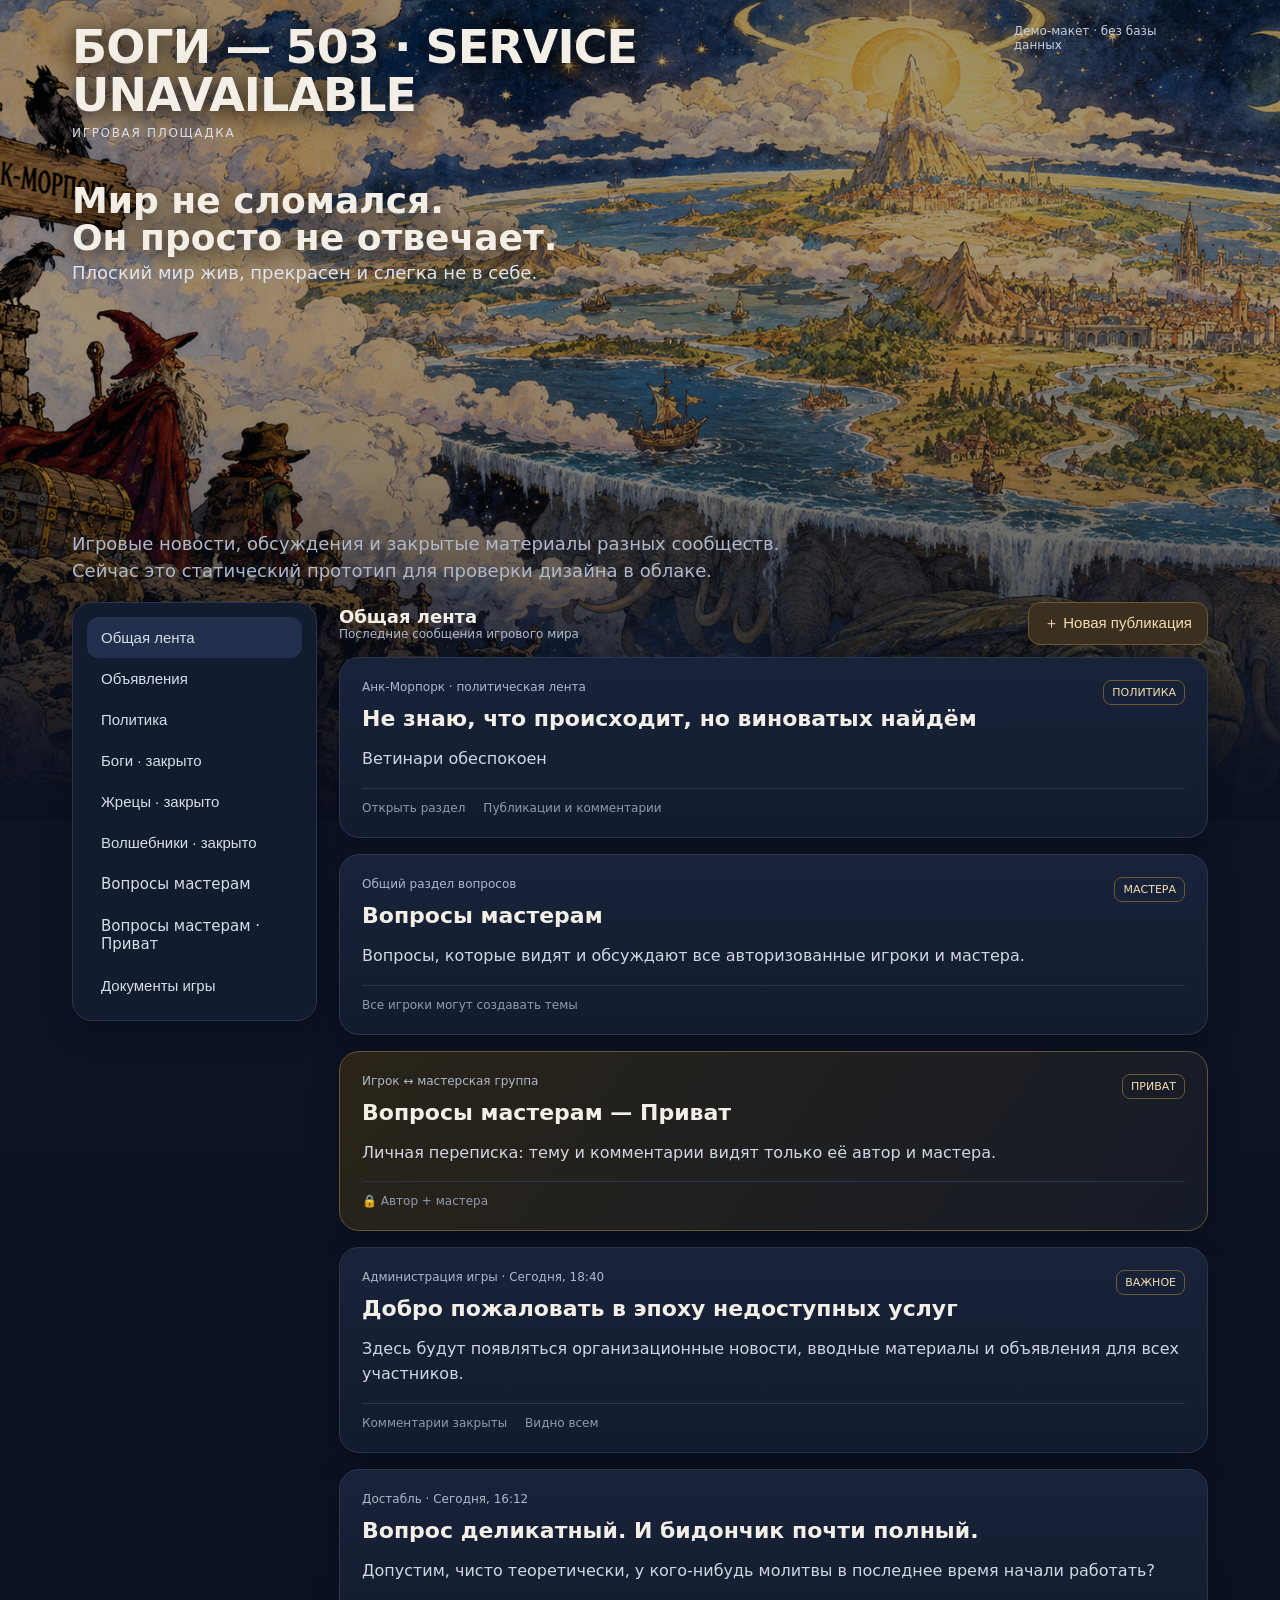
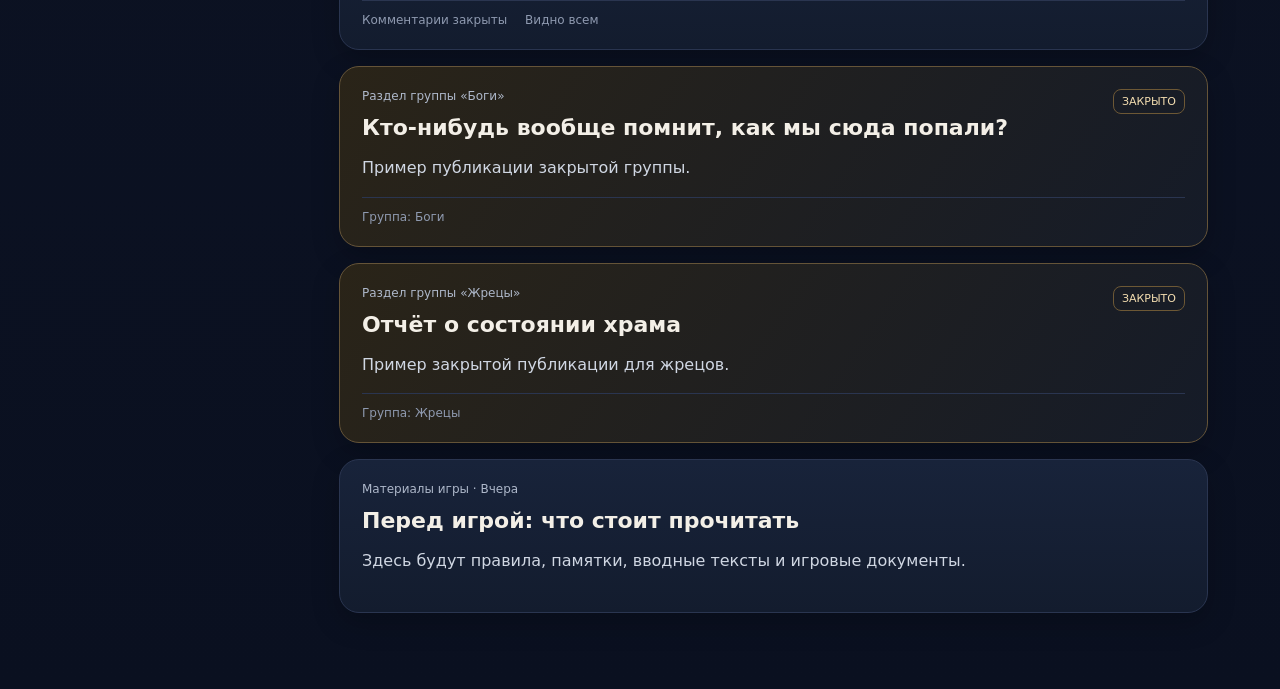
==== commit ce9fe3e4: "Add master questions sections to main navigation" ====
--- a/index.html
+++ b/index.html
@@ -1,17 +1 @@
-<!doctype html>
-<html lang="ru">
-<head>
-<meta charset="utf-8">
-<meta name="viewport" content="width=device-width,initial-scale=1">
-<title>Боги — 503</title>
-<link rel="icon" type="image/svg+xml" href="/favicon.svg">
-<style>
-:root{--bg:#0b1120;--panel:#131c2e;--panel2:#18233a;--line:#2a3550;--text:#f3efe7;--muted:#aeb8ca;--gold:#d7b16a;--gold2:#f3ddb0}*{box-sizing:border-box}html,body{min-height:100%}body{margin:0;background:linear-gradient(180deg,#0b1120 0%,#0d1324 35%,#0a1020 100%);color:var(--text);font-family:system-ui,-apple-system,Segoe UI,sans-serif}.hero-art{position:relative;width:100vw;min-height:min(70vw,820px);overflow:hidden;isolation:isolate}.hero-art>img{position:absolute;inset:0;width:100%;height:100%;object-fit:cover;object-position:center top;z-index:0;filter:brightness(.68)}.hero-art::after{content:"";position:absolute;z-index:1;inset:0;pointer-events:none;background:linear-gradient(180deg,rgba(11,17,32,.08) 0%,rgba(11,17,32,.05) 40%,rgba(11,17,32,.18) 58%,rgba(11,17,32,.55) 76%,rgba(11,17,32,.9) 91%,#0b1120 100%)}.hero-inner{position:relative;z-index:2;max-width:1180px;min-height:min(70vw,820px);margin:0 auto;padding:24px 22px 120px;display:flex;flex-direction:column}.top{display:flex;justify-content:space-between;align-items:flex-start;gap:18px}.brand h1{margin:0;font-size:46px;line-height:1.04;letter-spacing:-.02em;text-shadow:0 3px 24px rgba(0,0,0,.95)}.brand p{margin:6px 0 0;color:#d7deea;font-size:12px;text-transform:uppercase;letter-spacing:.14em;text-shadow:0 2px 14px rgba(0,0,0,.95)}.meta{font-size:12px;color:var(--muted)}.top .meta{color:#c5cfdd;text-shadow:0 2px 14px rgba(0,0,0,.95)}.hero-caption{margin-top:42px;max-width:620px}.hero-caption h2{margin:0 0 6px;font-size:36px;line-height:1.03;letter-spacing:-.03em;text-shadow:0 3px 24px rgba(0,0,0,.95)}.hero-caption p{margin:0;color:#dde4ef;font-size:18px;line-height:1.35;text-shadow:0 2px 14px rgba(0,0,0,.95)}.shell{position:relative;z-index:3;max-width:1180px;margin:-290px auto 0;padding:0 22px 60px}.intro{margin:0 0 18px}.intro-copy{max-width:760px}.intro-copy p{margin:0;color:var(--muted);font-size:18px;line-height:1.5}.layout{display:grid;grid-template-columns:245px minmax(0,1fr);gap:22px;align-items:start}.side,.card{background:var(--panel);border:1px solid var(--line);border-radius:20px;box-shadow:0 10px 28px rgba(0,0,0,.22)}.side{padding:14px;height:max-content}.nav{display:block;width:100%;text-align:left;border:0;background:transparent;color:#d7ddeb;padding:12px 14px;border-radius:12px;cursor:pointer;font-size:15px}.nav.active,.nav:hover{background:#23304d}.main .toolbar{display:flex;justify-content:space-between;align-items:center;gap:14px;margin-bottom:12px}.main .toolbar strong{font-size:18px}.btn{background:#3b3020;color:var(--gold2);border:1px solid #6d5835;padding:11px 15px;border-radius:12px;cursor:pointer;font-size:15px;box-shadow:0 4px 14px rgba(0,0,0,.18)}.card{padding:22px;margin-bottom:16px;background:linear-gradient(180deg,var(--panel2),var(--panel))}.card-link{display:block;color:inherit;text-decoration:none;transition:transform .16s ease,border-color .16s ease,box-shadow .16s ease}.card-link:hover{transform:translateY(-2px);border-color:#6d5835;box-shadow:0 14px 34px rgba(0,0,0,.3)}.title{font-size:22px;margin:12px 0 8px;line-height:1.2}.body{color:#d0d7e3;font-size:16px;line-height:1.55}.foot{border-top:1px solid var(--line);margin-top:16px;padding-top:12px;color:#8f9ab0;font-size:12px;display:flex;gap:18px}.locked{border-color:#655438;background:linear-gradient(125deg,#2a2418,#151b28)}.tag{float:right;font-size:11px;border:1px solid #6d5835;border-radius:8px;padding:5px 8px;color:var(--gold2)}.modal{position:fixed;inset:0;background:#0009;display:none;align-items:center;justify-content:center;padding:20px}.modalbox{width:min(560px,100%);background:#161f31;border:1px solid var(--line);border-radius:18px;padding:20px}.modalbox input,.modalbox textarea{width:100%;box-sizing:border-box;margin:8px 0 12px;background:#0f1624;color:#fff;border:1px solid #364154;border-radius:10px;padding:10px}.row{display:flex;gap:10px;justify-content:flex-end}@media(max-width:900px){.hero-art,.hero-inner{min-height:640px}.brand h1{font-size:38px}.hero-caption{margin-top:34px}.hero-caption h2{font-size:30px}.hero-caption p{font-size:16px}.shell{margin-top:-220px}.layout{grid-template-columns:1fr}}@media(max-width:760px){.hero-art,.hero-inner{min-height:560px}.top{flex-direction:column}.hero-inner{padding:18px 16px 95px}.hero-caption{margin-top:28px}.hero-caption h2{font-size:24px}.hero-caption p{font-size:14px}.shell{margin-top:-170px;padding:0 16px 50px}.intro-copy p{font-size:16px}.main .toolbar{align-items:flex-start;flex-direction:column}}
-</style>
-</head>
-<body>
-<section class="hero-art"><img src="/assets/discworld-hero.png" alt="Плоский мир"><div class="hero-inner"><header class="top"><div class="brand"><h1>БОГИ — 503 · SERVICE UNAVAILABLE</h1><p>Игровая площадка</p></div><div class="meta">Демо-макет · без базы данных</div></header><div class="hero-caption"><h2>Мир не сломался.<br>Он просто не отвечает.</h2><p>Плоский мир жив, прекрасен и слегка не в себе.</p></div></div></section>
-<div class="shell"><section class="intro"><div class="intro-copy"><p>Игровые новости, обсуждения и закрытые материалы разных сообществ. Сейчас это статический прототип для проверки дизайна в облаке.</p></div></section><div class="layout"><aside class="side"><button class="nav active" data-view="all">Общая лента</button><button class="nav" data-view="news">Объявления</button><button class="nav" data-view="politics">Политика</button><button class="nav" data-view="gods">Боги · закрыто</button><button class="nav" data-view="priests">Жрецы · закрыто</button><button class="nav" data-view="wizards">Волшебники · закрыто</button><button class="nav" data-view="docs">Документы игры</button></aside><main class="main"><div class="toolbar"><div><strong id="ttl">Общая лента</strong><div class="meta" id="sub">Последние сообщения игрового мира</div></div><button class="btn" id="newPost">＋ Новая публикация</button></div><div id="posts"><a class="card card-link" data-kind="politics" href="/politics.html"><span class="tag">ПОЛИТИКА</span><div class="meta">Анк-Морпорк · политическая лента</div><h3 class="title">Не знаю, что происходит, но виноватых найдём</h3><p class="body">Ветинари обеспокоен</p><div class="foot"><span>Открыть раздел</span><span>Публикации и комментарии</span></div></a><article class="card" data-kind="news"><span class="tag">ВАЖНОЕ</span><div class="meta">Администрация игры · Сегодня, 18:40</div><h3 class="title">Добро пожаловать в эпоху недоступных услуг</h3><p class="body">Здесь будут появляться организационные новости, вводные материалы и объявления для всех участников.</p><div class="foot"><span>Комментарии закрыты</span><span>Видно всем</span></div></article><article class="card" data-kind="general"><div class="meta">Достабль · Сегодня, 16:12</div><h3 class="title">Вопрос деликатный. И бидончик почти полный.</h3><p class="body">Допустим, чисто теоретически, у кого-нибудь молитвы в последнее время начали работать?</p><div class="foot"><span>Комментарии закрыты</span><span>Видно всем</span></div></article><article class="card locked" data-kind="gods"><span class="tag">ЗАКРЫТО</span><div class="meta">Раздел группы «Боги»</div><h3 class="title">Кто-нибудь вообще помнит, как мы сюда попали?</h3><p class="body">Пример публикации закрытой группы. В рабочей версии содержимое будет отдаваться только пользователям с нужными правами.</p><div class="foot"><span>Комментарии закрыты</span><span>Группа: Боги</span></div></article><article class="card locked" data-kind="priests"><span class="tag">ЗАКРЫТО</span><div class="meta">Раздел группы «Жрецы»</div><h3 class="title">Отчёт о состоянии храма</h3><p class="body">Пример закрытой публикации для жрецов.</p><div class="foot"><span>Комментарии закрыты</span><span>Группа: Жрецы</span></div></article><article class="card" data-kind="docs"><div class="meta">Материалы игры · Вчера</div><h3 class="title">Перед игрой: что стоит прочитать</h3><p class="body">Здесь будут правила, памятки, вводные тексты и игровые документы.</p><div class="foot"><span>Комментарии закрыты</span><span>Видно всем</span></div></article></div></main></div></div>
-<div class="modal" id="modal"><div class="modalbox"><h3>Новая публикация</h3><div class="meta">Демо: публикация сохранится только в этом браузере.</div><input id="pt" placeholder="Заголовок"><textarea id="pb" rows="6" placeholder="Текст публикации"></textarea><div class="row"><button class="btn" id="cancel">Отмена</button><button class="btn" id="publish">Опубликовать</button></div></div></div>
-<script>const views={all:['news','general','politics','gods','priests','docs'],news:['news'],politics:['politics'],gods:['gods'],priests:['priests'],wizards:[],docs:['docs']};document.querySelectorAll('.nav').forEach(b=>b.onclick=()=>{document.querySelectorAll('.nav').forEach(x=>x.classList.toggle('active',x===b));document.querySelectorAll('.card').forEach(c=>c.style.display=views[b.dataset.view].includes(c.dataset.kind)?'block':'none');ttl.textContent=b.textContent.replace(' · закрыто','');sub.textContent=b.dataset.view==='politics'?'Политические публикации и обсуждения':'Последние сообщения игрового мира'});const m=document.getElementById('modal');newPost.onclick=()=>m.style.display='flex';cancel.onclick=()=>m.style.display='none';publish.onclick=()=>{const t=pt.value.trim(),body=pb.value.trim();if(!t||!body)return;const a=document.createElement('article');a.className='card';a.dataset.kind='general';a.innerHTML='<div class="meta">Новая публикация · только этот браузер</div><h3 class="title"></h3><p class="body"></p><div class="foot"><span>Комментарии закрыты</span><span>Локальный демо-пост</span></div>';a.querySelector('.title').textContent=t;a.querySelector('.body').textContent=body;document.getElementById('posts').prepend(a);localStorage.setItem('gods503-demo-post',JSON.stringify({t,body}));pt.value='';pb.value='';m.style.display='none'};try{const x=JSON.parse(localStorage.getItem('gods503-demo-post'));if(x){pt.value=x.t;pb.value=x.body}}catch(e){}</script>
-</body></html>+<!doctype html><html lang="ru"><head><meta charset="utf-8"><meta name="viewport" content="width=device-width,initial-scale=1"><title>Боги — 503</title><link rel="icon" type="image/svg+xml" href="/favicon.svg"><style>:root{--bg:#0b1120;--panel:#131c2e;--panel2:#18233a;--line:#2a3550;--text:#f3efe7;--muted:#aeb8ca;--gold:#d7b16a;--gold2:#f3ddb0}*{box-sizing:border-box}html,body{min-height:100%}body{margin:0;background:linear-gradient(180deg,#0b1120 0%,#0d1324 35%,#0a1020 100%);color:var(--text);font-family:system-ui,-apple-system,Segoe UI,sans-serif}.hero-art{position:relative;width:100vw;min-height:min(70vw,820px);overflow:hidden;isolation:isolate}.hero-art>img{position:absolute;inset:0;width:100%;height:100%;object-fit:cover;object-position:center top;z-index:0;filter:brightness(.68)}.hero-art::after{content:"";position:absolute;z-index:1;inset:0;pointer-events:none;background:linear-gradient(180deg,rgba(11,17,32,.08),rgba(11,17,32,.05) 40%,rgba(11,17,32,.18) 58%,rgba(11,17,32,.55) 76%,rgba(11,17,32,.9) 91%,#0b1120)}.hero-inner{position:relative;z-index:2;max-width:1180px;min-height:min(70vw,820px);margin:0 auto;padding:24px 22px 120px;display:flex;flex-direction:column}.top{display:flex;justify-content:space-between;align-items:flex-start;gap:18px}.brand h1{margin:0;font-size:46px;line-height:1.04;letter-spacing:-.02em;text-shadow:0 3px 24px #000}.brand p{margin:6px 0 0;color:#d7deea;font-size:12px;text-transform:uppercase;letter-spacing:.14em}.meta{font-size:12px;color:var(--muted)}.top .meta{color:#c5cfdd}.hero-caption{margin-top:42px;max-width:620px}.hero-caption h2{margin:0 0 6px;font-size:36px;line-height:1.03;text-shadow:0 3px 24px #000}.hero-caption p{margin:0;color:#dde4ef;font-size:18px}.shell{position:relative;z-index:3;max-width:1180px;margin:-290px auto 0;padding:0 22px 60px}.intro{margin:0 0 18px}.intro-copy{max-width:760px}.intro-copy p{margin:0;color:var(--muted);font-size:18px;line-height:1.5}.layout{display:grid;grid-template-columns:245px minmax(0,1fr);gap:22px;align-items:start}.side,.card{background:var(--panel);border:1px solid var(--line);border-radius:20px;box-shadow:0 10px 28px rgba(0,0,0,.22)}.side{padding:14px;height:max-content}.nav{display:block;width:100%;text-align:left;border:0;background:transparent;color:#d7ddeb;padding:12px 14px;border-radius:12px;cursor:pointer;font-size:15px}.nav.active,.nav:hover{background:#23304d}.navlink{text-decoration:none}.main .toolbar{display:flex;justify-content:space-between;align-items:center;gap:14px;margin-bottom:12px}.main .toolbar strong{font-size:18px}.btn{background:#3b3020;color:var(--gold2);border:1px solid #6d5835;padding:11px 15px;border-radius:12px;cursor:pointer;font-size:15px}.card{padding:22px;margin-bottom:16px;background:linear-gradient(180deg,var(--panel2),var(--panel))}.card-link{display:block;color:inherit;text-decoration:none;transition:.16s}.card-link:hover{transform:translateY(-2px);border-color:#6d5835}.title{font-size:22px;margin:12px 0 8px}.body{color:#d0d7e3;font-size:16px;line-height:1.55}.foot{border-top:1px solid var(--line);margin-top:16px;padding-top:12px;color:#8f9ab0;font-size:12px;display:flex;gap:18px}.locked{border-color:#655438;background:linear-gradient(125deg,#2a2418,#151b28)}.tag{float:right;font-size:11px;border:1px solid #6d5835;border-radius:8px;padding:5px 8px;color:var(--gold2)}.modal{position:fixed;inset:0;background:#0009;display:none;align-items:center;justify-content:center;padding:20px}.modalbox{width:min(560px,100%);background:#161f31;border:1px solid var(--line);border-radius:18px;padding:20px}.modalbox input,.modalbox textarea{width:100%;margin:8px 0 12px;background:#0f1624;color:#fff;border:1px solid #364154;border-radius:10px;padding:10px}.row{display:flex;gap:10px;justify-content:flex-end}@media(max-width:900px){.hero-art,.hero-inner{min-height:640px}.brand h1{font-size:38px}.shell{margin-top:-220px}.layout{grid-template-columns:1fr}}@media(max-width:760px){.hero-art,.hero-inner{min-height:560px}.top{flex-direction:column}.hero-inner{padding:18px 16px 95px}.hero-caption h2{font-size:24px}.shell{margin-top:-170px;padding:0 16px 50px}.main .toolbar{align-items:flex-start;flex-direction:column}}</style></head><body><section class="hero-art"><img src="/assets/discworld-hero.png" alt="Плоский мир"><div class="hero-inner"><header class="top"><div class="brand"><h1>БОГИ — 503 · SERVICE UNAVAILABLE</h1><p>Игровая площадка</p></div><div class="meta">Демо-макет · без базы данных</div></header><div class="hero-caption"><h2>Мир не сломался.<br>Он просто не отвечает.</h2><p>Плоский мир жив, прекрасен и слегка не в себе.</p></div></div></section><div class="shell"><section class="intro"><div class="intro-copy"><p>Игровые новости, обсуждения и закрытые материалы разных сообществ. Сейчас это статический прототип для проверки дизайна в облаке.</p></div></section><div class="layout"><aside class="side"><button class="nav active" data-view="all">Общая лента</button><button class="nav" data-view="news">Объявления</button><button class="nav" data-view="politics">Политика</button><button class="nav" data-view="gods">Боги · закрыто</button><button class="nav" data-view="priests">Жрецы · закрыто</button><button class="nav" data-view="wizards">Волшебники · закрыто</button><a class="nav navlink" href="/questions.html">Вопросы мастерам</a><a class="nav navlink" href="/questions-private.html">Вопросы мастерам · Приват</a><button class="nav" data-view="docs">Документы игры</button></aside><main class="main"><div class="toolbar"><div><strong id="ttl">Общая лента</strong><div class="meta" id="sub">Последние сообщения игрового мира</div></div><button class="btn" id="newPost">＋ Новая публикация</button></div><div id="posts"><a class="card card-link" data-kind="politics" href="/politics.html"><span class="tag">ПОЛИТИКА</span><div class="meta">Анк-Морпорк · политическая лента</div><h3 class="title">Не знаю, что происходит, но виноватых найдём</h3><p class="body">Ветинари обеспокоен</p><div class="foot"><span>Открыть раздел</span><span>Публикации и комментарии</span></div></a><a class="card card-link" data-kind="questions" href="/questions.html"><span class="tag">МАСТЕРА</span><div class="meta">Общий раздел вопросов</div><h3 class="title">Вопросы мастерам</h3><p class="body">Вопросы, которые видят и обсуждают все авторизованные игроки и мастера.</p><div class="foot"><span>Все игроки могут создавать темы</span></div></a><a class="card card-link locked" data-kind="private" href="/questions-private.html"><span class="tag">ПРИВАТ</span><div class="meta">Игрок ↔ мастерская группа</div><h3 class="title">Вопросы мастерам — Приват</h3><p class="body">Личная переписка: тему и комментарии видят только её автор и мастера.</p><div class="foot"><span>🔒 Автор + мастера</span></div></a><article class="card" data-kind="news"><span class="tag">ВАЖНОЕ</span><div class="meta">Администрация игры · Сегодня, 18:40</div><h3 class="title">Добро пожаловать в эпоху недоступных услуг</h3><p class="body">Здесь будут появляться организационные новости, вводные материалы и объявления для всех участников.</p><div class="foot"><span>Комментарии закрыты</span><span>Видно всем</span></div></article><article class="card" data-kind="general"><div class="meta">Достабль · Сегодня, 16:12</div><h3 class="title">Вопрос деликатный. И бидончик почти полный.</h3><p class="body">Допустим, чисто теоретически, у кого-нибудь молитвы в последнее время начали работать?</p><div class="foot"><span>Комментарии закрыты</span><span>Видно всем</span></div></article><article class="card locked" data-kind="gods"><span class="tag">ЗАКРЫТО</span><div class="meta">Раздел группы «Боги»</div><h3 class="title">Кто-нибудь вообще помнит, как мы сюда попали?</h3><p class="body">Пример публикации закрытой группы.</p><div class="foot"><span>Группа: Боги</span></div></article><article class="card locked" data-kind="priests"><span class="tag">ЗАКРЫТО</span><div class="meta">Раздел группы «Жрецы»</div><h3 class="title">Отчёт о состоянии храма</h3><p class="body">Пример закрытой публикации для жрецов.</p><div class="foot"><span>Группа: Жрецы</span></div></article><article class="card" data-kind="docs"><div class="meta">Материалы игры · Вчера</div><h3 class="title">Перед игрой: что стоит прочитать</h3><p class="body">Здесь будут правила, памятки, вводные тексты и игровые документы.</p></article></div></main></div></div><div class="modal" id="modal"><div class="modalbox"><h3>Новая публикация</h3><div class="meta">Демо: публикация сохранится только в этом браузере.</div><input id="pt" placeholder="Заголовок"><textarea id="pb" rows="6" placeholder="Текст публикации"></textarea><div class="row"><button class="btn" id="cancel">Отмена</button><button class="btn" id="publish">Опубликовать</button></div></div></div><script>const views={all:['news','general','politics','questions','private','gods','priests','docs'],news:['news'],politics:['politics'],gods:['gods'],priests:['priests'],wizards:[],docs:['docs']};document.querySelectorAll('button.nav').forEach(b=>b.onclick=()=>{document.querySelectorAll('.nav').forEach(x=>x.classList.toggle('active',x===b));document.querySelectorAll('.card').forEach(c=>c.style.display=views[b.dataset.view].includes(c.dataset.kind)?'block':'none');ttl.textContent=b.textContent.replace(' · закрыто','');sub.textContent=b.dataset.view==='politics'?'Политические публикации и обсуждения':'Последние сообщения игрового мира'});const m=document.getElementById('modal');newPost.onclick=()=>m.style.display='flex';cancel.onclick=()=>m.style.display='none';publish.onclick=()=>{const t=pt.value.trim(),body=pb.value.trim();if(!t||!body)return;const a=document.createElement('article');a.className='card';a.dataset.kind='general';a.innerHTML='<div class="meta">Новая публикация · только этот браузер</div><h3 class="title"></h3><p class="body"></p>';a.querySelector('.title').textContent=t;a.querySelector('.body').textContent=body;posts.prepend(a);m.style.display='none'}</script></body></html>
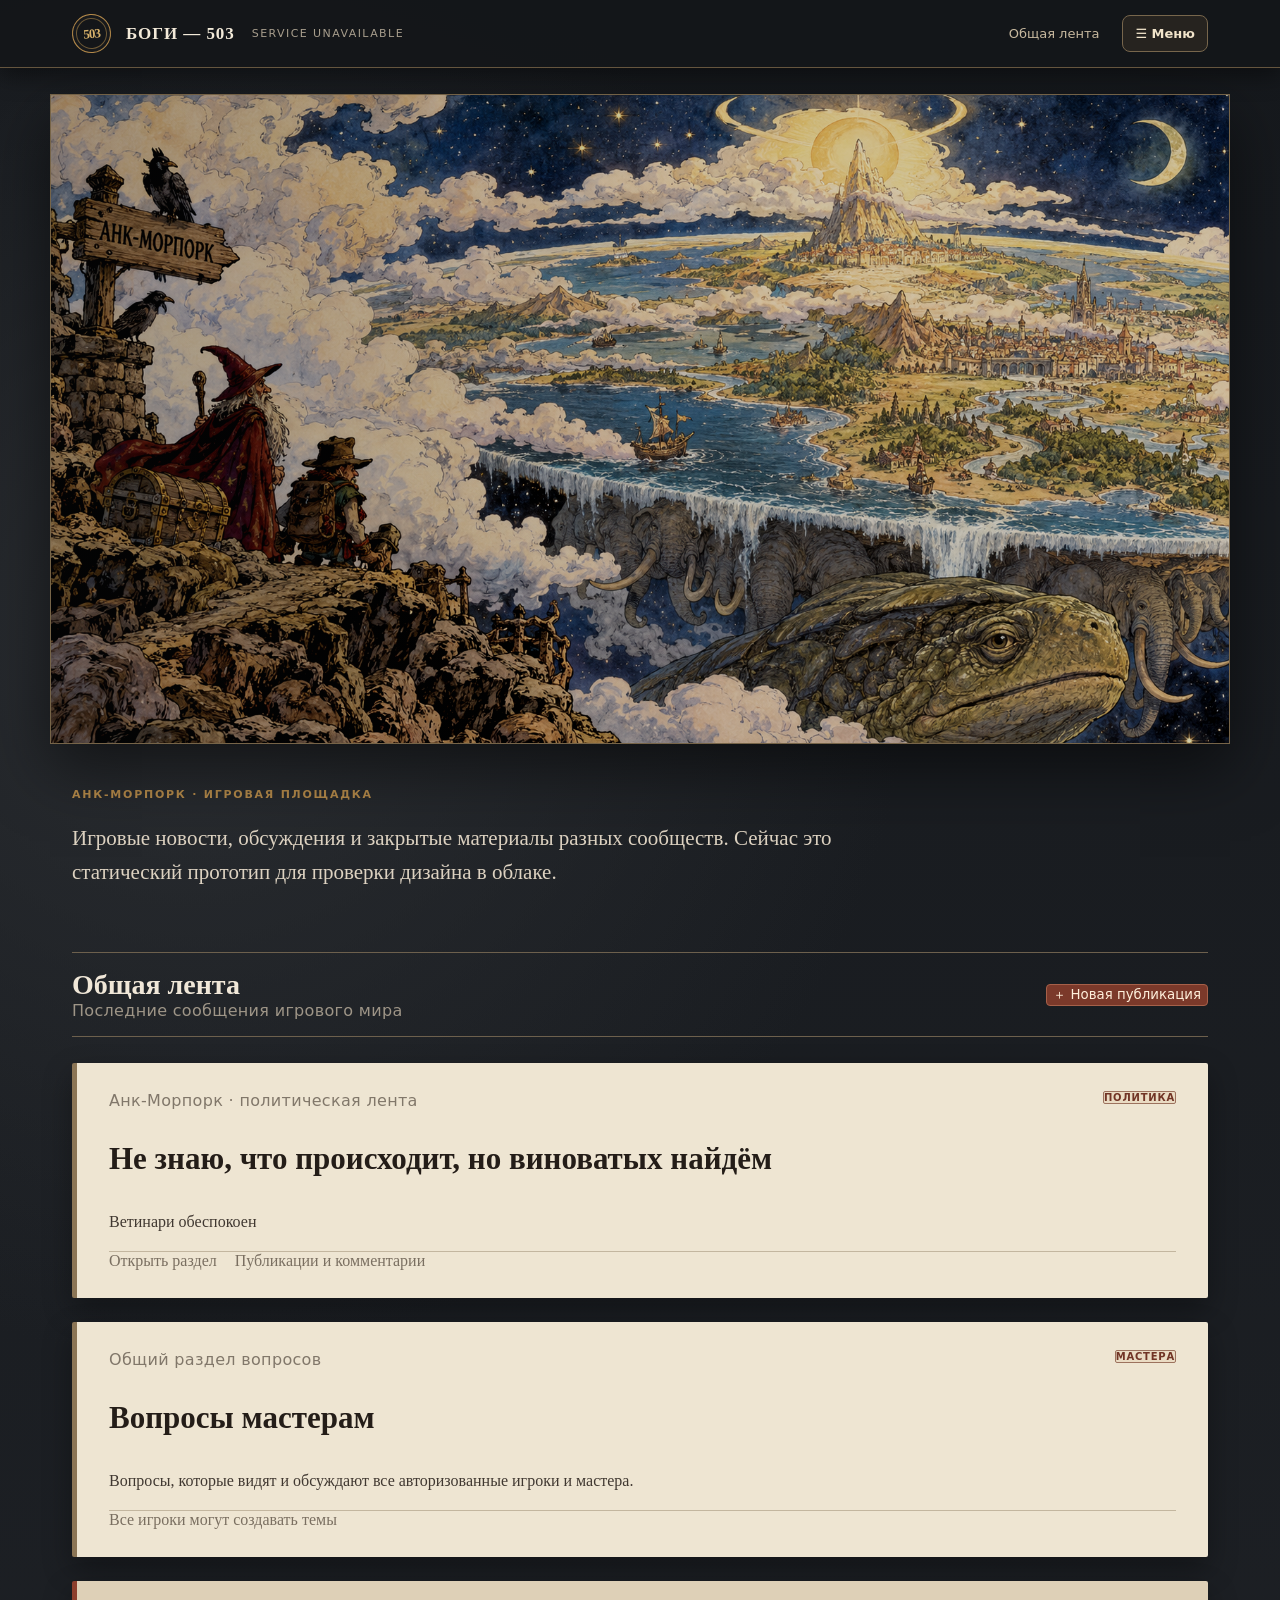
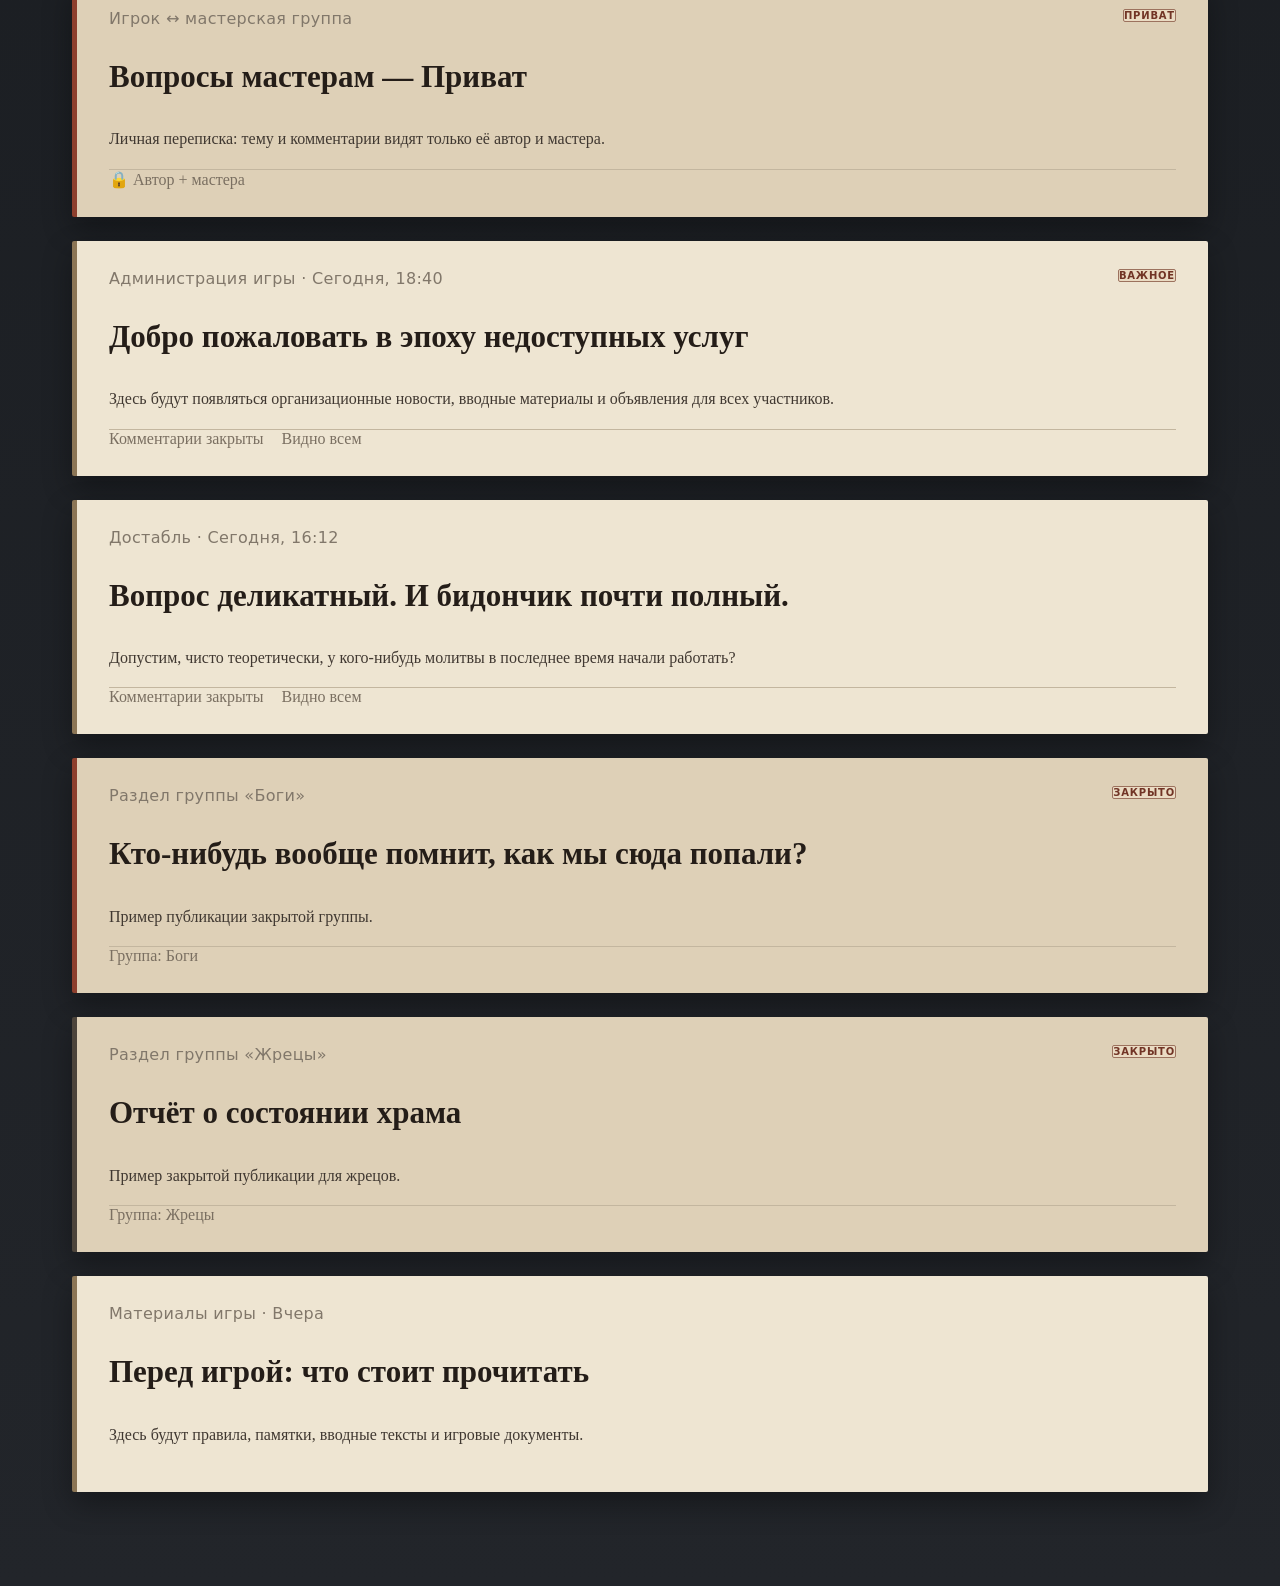
==== commit b72a6240: "Redesign home page without changing content logic" ====
--- a/index.html
+++ b/index.html
@@ -1 +1 @@
-<!doctype html><html lang="ru"><head><meta charset="utf-8"><meta name="viewport" content="width=device-width,initial-scale=1"><title>Боги — 503</title><link rel="icon" type="image/svg+xml" href="/favicon.svg"><style>:root{--bg:#0b1120;--panel:#131c2e;--panel2:#18233a;--line:#2a3550;--text:#f3efe7;--muted:#aeb8ca;--gold:#d7b16a;--gold2:#f3ddb0}*{box-sizing:border-box}html,body{min-height:100%}body{margin:0;background:linear-gradient(180deg,#0b1120 0%,#0d1324 35%,#0a1020 100%);color:var(--text);font-family:system-ui,-apple-system,Segoe UI,sans-serif}.hero-art{position:relative;width:100vw;min-height:min(70vw,820px);overflow:hidden;isolation:isolate}.hero-art>img{position:absolute;inset:0;width:100%;height:100%;object-fit:cover;object-position:center top;z-index:0;filter:brightness(.68)}.hero-art::after{content:"";position:absolute;z-index:1;inset:0;pointer-events:none;background:linear-gradient(180deg,rgba(11,17,32,.08),rgba(11,17,32,.05) 40%,rgba(11,17,32,.18) 58%,rgba(11,17,32,.55) 76%,rgba(11,17,32,.9) 91%,#0b1120)}.hero-inner{position:relative;z-index:2;max-width:1180px;min-height:min(70vw,820px);margin:0 auto;padding:24px 22px 120px;display:flex;flex-direction:column}.top{display:flex;justify-content:space-between;align-items:flex-start;gap:18px}.brand h1{margin:0;font-size:46px;line-height:1.04;letter-spacing:-.02em;text-shadow:0 3px 24px #000}.brand p{margin:6px 0 0;color:#d7deea;font-size:12px;text-transform:uppercase;letter-spacing:.14em}.meta{font-size:12px;color:var(--muted)}.top .meta{color:#c5cfdd}.hero-caption{margin-top:42px;max-width:620px}.hero-caption h2{margin:0 0 6px;font-size:36px;line-height:1.03;text-shadow:0 3px 24px #000}.hero-caption p{margin:0;color:#dde4ef;font-size:18px}.shell{position:relative;z-index:3;max-width:1180px;margin:-290px auto 0;padding:0 22px 60px}.intro{margin:0 0 18px}.intro-copy{max-width:760px}.intro-copy p{margin:0;color:var(--muted);font-size:18px;line-height:1.5}.layout{display:grid;grid-template-columns:245px minmax(0,1fr);gap:22px;align-items:start}.side,.card{background:var(--panel);border:1px solid var(--line);border-radius:20px;box-shadow:0 10px 28px rgba(0,0,0,.22)}.side{padding:14px;height:max-content}.nav{display:block;width:100%;text-align:left;border:0;background:transparent;color:#d7ddeb;padding:12px 14px;border-radius:12px;cursor:pointer;font-size:15px}.nav.active,.nav:hover{background:#23304d}.navlink{text-decoration:none}.main .toolbar{display:flex;justify-content:space-between;align-items:center;gap:14px;margin-bottom:12px}.main .toolbar strong{font-size:18px}.btn{background:#3b3020;color:var(--gold2);border:1px solid #6d5835;padding:11px 15px;border-radius:12px;cursor:pointer;font-size:15px}.card{padding:22px;margin-bottom:16px;background:linear-gradient(180deg,var(--panel2),var(--panel))}.card-link{display:block;color:inherit;text-decoration:none;transition:.16s}.card-link:hover{transform:translateY(-2px);border-color:#6d5835}.title{font-size:22px;margin:12px 0 8px}.body{color:#d0d7e3;font-size:16px;line-height:1.55}.foot{border-top:1px solid var(--line);margin-top:16px;padding-top:12px;color:#8f9ab0;font-size:12px;display:flex;gap:18px}.locked{border-color:#655438;background:linear-gradient(125deg,#2a2418,#151b28)}.tag{float:right;font-size:11px;border:1px solid #6d5835;border-radius:8px;padding:5px 8px;color:var(--gold2)}.modal{position:fixed;inset:0;background:#0009;display:none;align-items:center;justify-content:center;padding:20px}.modalbox{width:min(560px,100%);background:#161f31;border:1px solid var(--line);border-radius:18px;padding:20px}.modalbox input,.modalbox textarea{width:100%;margin:8px 0 12px;background:#0f1624;color:#fff;border:1px solid #364154;border-radius:10px;padding:10px}.row{display:flex;gap:10px;justify-content:flex-end}@media(max-width:900px){.hero-art,.hero-inner{min-height:640px}.brand h1{font-size:38px}.shell{margin-top:-220px}.layout{grid-template-columns:1fr}}@media(max-width:760px){.hero-art,.hero-inner{min-height:560px}.top{flex-direction:column}.hero-inner{padding:18px 16px 95px}.hero-caption h2{font-size:24px}.shell{margin-top:-170px;padding:0 16px 50px}.main .toolbar{align-items:flex-start;flex-direction:column}}</style></head><body><section class="hero-art"><img src="/assets/discworld-hero.png" alt="Плоский мир"><div class="hero-inner"><header class="top"><div class="brand"><h1>БОГИ — 503 · SERVICE UNAVAILABLE</h1><p>Игровая площадка</p></div><div class="meta">Демо-макет · без базы данных</div></header><div class="hero-caption"><h2>Мир не сломался.<br>Он просто не отвечает.</h2><p>Плоский мир жив, прекрасен и слегка не в себе.</p></div></div></section><div class="shell"><section class="intro"><div class="intro-copy"><p>Игровые новости, обсуждения и закрытые материалы разных сообществ. Сейчас это статический прототип для проверки дизайна в облаке.</p></div></section><div class="layout"><aside class="side"><button class="nav active" data-view="all">Общая лента</button><button class="nav" data-view="news">Объявления</button><button class="nav" data-view="politics">Политика</button><button class="nav" data-view="gods">Боги · закрыто</button><button class="nav" data-view="priests">Жрецы · закрыто</button><button class="nav" data-view="wizards">Волшебники · закрыто</button><a class="nav navlink" href="/questions.html">Вопросы мастерам</a><a class="nav navlink" href="/questions-private.html">Вопросы мастерам · Приват</a><button class="nav" data-view="docs">Документы игры</button></aside><main class="main"><div class="toolbar"><div><strong id="ttl">Общая лента</strong><div class="meta" id="sub">Последние сообщения игрового мира</div></div><button class="btn" id="newPost">＋ Новая публикация</button></div><div id="posts"><a class="card card-link" data-kind="politics" href="/politics.html"><span class="tag">ПОЛИТИКА</span><div class="meta">Анк-Морпорк · политическая лента</div><h3 class="title">Не знаю, что происходит, но виноватых найдём</h3><p class="body">Ветинари обеспокоен</p><div class="foot"><span>Открыть раздел</span><span>Публикации и комментарии</span></div></a><a class="card card-link" data-kind="questions" href="/questions.html"><span class="tag">МАСТЕРА</span><div class="meta">Общий раздел вопросов</div><h3 class="title">Вопросы мастерам</h3><p class="body">Вопросы, которые видят и обсуждают все авторизованные игроки и мастера.</p><div class="foot"><span>Все игроки могут создавать темы</span></div></a><a class="card card-link locked" data-kind="private" href="/questions-private.html"><span class="tag">ПРИВАТ</span><div class="meta">Игрок ↔ мастерская группа</div><h3 class="title">Вопросы мастерам — Приват</h3><p class="body">Личная переписка: тему и комментарии видят только её автор и мастера.</p><div class="foot"><span>🔒 Автор + мастера</span></div></a><article class="card" data-kind="news"><span class="tag">ВАЖНОЕ</span><div class="meta">Администрация игры · Сегодня, 18:40</div><h3 class="title">Добро пожаловать в эпоху недоступных услуг</h3><p class="body">Здесь будут появляться организационные новости, вводные материалы и объявления для всех участников.</p><div class="foot"><span>Комментарии закрыты</span><span>Видно всем</span></div></article><article class="card" data-kind="general"><div class="meta">Достабль · Сегодня, 16:12</div><h3 class="title">Вопрос деликатный. И бидончик почти полный.</h3><p class="body">Допустим, чисто теоретически, у кого-нибудь молитвы в последнее время начали работать?</p><div class="foot"><span>Комментарии закрыты</span><span>Видно всем</span></div></article><article class="card locked" data-kind="gods"><span class="tag">ЗАКРЫТО</span><div class="meta">Раздел группы «Боги»</div><h3 class="title">Кто-нибудь вообще помнит, как мы сюда попали?</h3><p class="body">Пример публикации закрытой группы.</p><div class="foot"><span>Группа: Боги</span></div></article><article class="card locked" data-kind="priests"><span class="tag">ЗАКРЫТО</span><div class="meta">Раздел группы «Жрецы»</div><h3 class="title">Отчёт о состоянии храма</h3><p class="body">Пример закрытой публикации для жрецов.</p><div class="foot"><span>Группа: Жрецы</span></div></article><article class="card" data-kind="docs"><div class="meta">Материалы игры · Вчера</div><h3 class="title">Перед игрой: что стоит прочитать</h3><p class="body">Здесь будут правила, памятки, вводные тексты и игровые документы.</p></article></div></main></div></div><div class="modal" id="modal"><div class="modalbox"><h3>Новая публикация</h3><div class="meta">Демо: публикация сохранится только в этом браузере.</div><input id="pt" placeholder="Заголовок"><textarea id="pb" rows="6" placeholder="Текст публикации"></textarea><div class="row"><button class="btn" id="cancel">Отмена</button><button class="btn" id="publish">Опубликовать</button></div></div></div><script>const views={all:['news','general','politics','questions','private','gods','priests','docs'],news:['news'],politics:['politics'],gods:['gods'],priests:['priests'],wizards:[],docs:['docs']};document.querySelectorAll('button.nav').forEach(b=>b.onclick=()=>{document.querySelectorAll('.nav').forEach(x=>x.classList.toggle('active',x===b));document.querySelectorAll('.card').forEach(c=>c.style.display=views[b.dataset.view].includes(c.dataset.kind)?'block':'none');ttl.textContent=b.textContent.replace(' · закрыто','');sub.textContent=b.dataset.view==='politics'?'Политические публикации и обсуждения':'Последние сообщения игрового мира'});const m=document.getElementById('modal');newPost.onclick=()=>m.style.display='flex';cancel.onclick=()=>m.style.display='none';publish.onclick=()=>{const t=pt.value.trim(),body=pb.value.trim();if(!t||!body)return;const a=document.createElement('article');a.className='card';a.dataset.kind='general';a.innerHTML='<div class="meta">Новая публикация · только этот браузер</div><h3 class="title"></h3><p class="body"></p>';a.querySelector('.title').textContent=t;a.querySelector('.body').textContent=body;posts.prepend(a);m.style.display='none'}</script></body></html>+<!doctype html><html lang="ru"><head><meta charset="utf-8"><meta name="viewport" content="width=device-width,initial-scale=1"><title>Боги — 503</title><link rel="icon" type="image/svg+xml" href="/favicon.svg"><link rel="stylesheet" href="/redesign.css"><style>.hero-art{position:relative;isolation:isolate}.hero-art>img{position:absolute;inset:0;width:100%;height:100%;object-fit:cover;object-position:center top}.hero-art::after{content:"";position:absolute;inset:0;pointer-events:none}.layout{display:grid}.navlink{text-decoration:none}.card-link{display:block;color:inherit;text-decoration:none;transition:.18s}.main .toolbar{display:flex;justify-content:space-between;align-items:center;gap:14px}.foot{display:flex;gap:18px}.modal{position:fixed;z-index:1200;inset:0;background:#000b;display:none;align-items:center;justify-content:center;padding:20px}.modalbox{width:min(560px,100%);padding:22px}.modalbox input,.modalbox textarea{width:100%;margin:8px 0 12px;padding:11px;font:inherit}.row{display:flex;gap:10px;justify-content:flex-end}</style></head><body><section class="hero-art"><img src="/assets/discworld-hero.png" alt="Плоский мир"><div class="hero-inner"><header class="top"><div class="brand"><h1>БОГИ — 503 · SERVICE UNAVAILABLE</h1><p>Игровая площадка</p></div><div class="meta">Демо-макет · без базы данных</div></header><div class="hero-caption"><h2>Мир не сломался.<br>Он просто не отвечает.</h2><p>Плоский мир жив, прекрасен и слегка не в себе.</p></div></div></section><div class="shell"><section class="intro"><div class="intro-copy"><p>Игровые новости, обсуждения и закрытые материалы разных сообществ. Сейчас это статический прототип для проверки дизайна в облаке.</p></div></section><div class="layout"><aside class="side"><button class="nav active" data-view="all">Общая лента</button><button class="nav" data-view="news">Объявления</button><button class="nav" data-view="politics">Политика</button><button class="nav" data-view="gods">Боги · закрыто</button><button class="nav" data-view="priests">Жрецы · закрыто</button><button class="nav" data-view="wizards">Волшебники · закрыто</button><a class="nav navlink" href="/questions.html">Вопросы мастерам</a><a class="nav navlink" href="/questions-private.html">Вопросы мастерам · Приват</a><button class="nav" data-view="docs">Документы игры</button></aside><main class="main"><div class="toolbar"><div><strong id="ttl">Общая лента</strong><div class="meta" id="sub">Последние сообщения игрового мира</div></div><button class="btn" id="newPost">＋ Новая публикация</button></div><div id="posts"><a class="card card-link" data-kind="politics" href="/politics.html"><span class="tag">ПОЛИТИКА</span><div class="meta">Анк-Морпорк · политическая лента</div><h3 class="title">Не знаю, что происходит, но виноватых найдём</h3><p class="body">Ветинари обеспокоен</p><div class="foot"><span>Открыть раздел</span><span>Публикации и комментарии</span></div></a><a class="card card-link" data-kind="questions" href="/questions.html"><span class="tag">МАСТЕРА</span><div class="meta">Общий раздел вопросов</div><h3 class="title">Вопросы мастерам</h3><p class="body">Вопросы, которые видят и обсуждают все авторизованные игроки и мастера.</p><div class="foot"><span>Все игроки могут создавать темы</span></div></a><a class="card card-link locked" data-kind="private" href="/questions-private.html"><span class="tag">ПРИВАТ</span><div class="meta">Игрок ↔ мастерская группа</div><h3 class="title">Вопросы мастерам — Приват</h3><p class="body">Личная переписка: тему и комментарии видят только её автор и мастера.</p><div class="foot"><span>🔒 Автор + мастера</span></div></a><article class="card" data-kind="news"><span class="tag">ВАЖНОЕ</span><div class="meta">Администрация игры · Сегодня, 18:40</div><h3 class="title">Добро пожаловать в эпоху недоступных услуг</h3><p class="body">Здесь будут появляться организационные новости, вводные материалы и объявления для всех участников.</p><div class="foot"><span>Комментарии закрыты</span><span>Видно всем</span></div></article><article class="card" data-kind="general"><div class="meta">Достабль · Сегодня, 16:12</div><h3 class="title">Вопрос деликатный. И бидончик почти полный.</h3><p class="body">Допустим, чисто теоретически, у кого-нибудь молитвы в последнее время начали работать?</p><div class="foot"><span>Комментарии закрыты</span><span>Видно всем</span></div></article><article class="card locked" data-kind="gods"><span class="tag">ЗАКРЫТО</span><div class="meta">Раздел группы «Боги»</div><h3 class="title">Кто-нибудь вообще помнит, как мы сюда попали?</h3><p class="body">Пример публикации закрытой группы.</p><div class="foot"><span>Группа: Боги</span></div></article><article class="card locked" data-kind="priests"><span class="tag">ЗАКРЫТО</span><div class="meta">Раздел группы «Жрецы»</div><h3 class="title">Отчёт о состоянии храма</h3><p class="body">Пример закрытой публикации для жрецов.</p><div class="foot"><span>Группа: Жрецы</span></div></article><article class="card" data-kind="docs"><div class="meta">Материалы игры · Вчера</div><h3 class="title">Перед игрой: что стоит прочитать</h3><p class="body">Здесь будут правила, памятки, вводные тексты и игровые документы.</p></article></div></main></div></div><div class="modal" id="modal"><div class="modalbox"><h3>Новая публикация</h3><div class="meta">Демо: публикация сохранится только в этом браузере.</div><input id="pt" placeholder="Заголовок"><textarea id="pb" rows="6" placeholder="Текст публикации"></textarea><div class="row"><button class="btn" id="cancel">Отмена</button><button class="btn" id="publish">Опубликовать</button></div></div></div><script>const views={all:['news','general','politics','questions','private','gods','priests','docs'],news:['news'],politics:['politics'],gods:['gods'],priests:['priests'],wizards:[],docs:['docs']};document.querySelectorAll('button.nav').forEach(b=>b.onclick=()=>{document.querySelectorAll('.nav').forEach(x=>x.classList.toggle('active',x===b));document.querySelectorAll('.card').forEach(c=>c.style.display=views[b.dataset.view].includes(c.dataset.kind)?'block':'none');ttl.textContent=b.textContent.replace(' · закрыто','');sub.textContent=b.dataset.view==='politics'?'Политические публикации и обсуждения':'Последние сообщения игрового мира'});const m=document.getElementById('modal');newPost.onclick=()=>m.style.display='flex';cancel.onclick=()=>m.style.display='none';publish.onclick=()=>{const t=pt.value.trim(),body=pb.value.trim();if(!t||!body)return;const a=document.createElement('article');a.className='card';a.dataset.kind='general';a.innerHTML='<div class="meta">Новая публикация · только этот браузер</div><h3 class="title"></h3><p class="body"></p>';a.querySelector('.title').textContent=t;a.querySelector('.body').textContent=body;posts.prepend(a);m.style.display='none'}</script><script src="/redesign.js"></script></body></html>
--- a/redesign.css
+++ b/redesign.css
@@ -0,0 +1 @@
+:root{--ink:#201b18;--paper:#eee5d2;--paper2:#e3d4b8;--night:#15181c;--night2:#20242a;--rust:#8d3f2d;--brass:#b58a4a;--line:#6c5a43;--muted:#746b60;--cream:#f6f0e4}*{box-sizing:border-box}html{scroll-behavior:smooth}body{margin:0!important;background:#17191c!important;color:var(--ink)!important;font-family:Georgia,'Times New Roman',serif!important;background-image:radial-gradient(circle at 15% 20%,#2a2d31 0,transparent 26%),linear-gradient(180deg,#16191d,#22252a)!important}.sitebar{position:sticky;top:0;z-index:1000;height:68px;background:rgba(20,22,25,.96);border-bottom:1px solid #65553e;display:flex;align-items:center;box-shadow:0 7px 24px #0007}.sitebar-inner{width:min(1180px,100%);margin:auto;padding:0 22px;display:flex;align-items:center;gap:15px}.site-mark{width:39px;height:39px;border:1px solid #b58a4a;border-radius:50%;display:grid;place-items:center;color:#d7b16a;font:700 13px/1 Georgia;letter-spacing:-1px;transform:rotate(-5deg);box-shadow:inset 0 0 0 3px #17191c, inset 0 0 0 4px #6d5835}.site-name{color:#f3ead9;text-decoration:none;font-weight:700;letter-spacing:.055em;font-size:17px}.site-status{color:#a89e8d;font:11px/1.2 system-ui,sans-serif;text-transform:uppercase;letter-spacing:.13em;margin-left:2px}.site-context{margin-left:auto;color:#c7b99f;font:13px/1.2 system-ui,sans-serif}.menu-toggle{margin-left:8px;border:1px solid #77664c;background:#26231f;color:#f1e4ca;border-radius:8px;padding:10px 12px;cursor:pointer;font:600 13px system-ui,sans-serif}.menu-panel{position:fixed;z-index:999;right:max(16px,calc((100vw - 1180px)/2 + 22px));top:76px;width:min(360px,calc(100vw - 32px));padding:10px;background:#eee5d2;border:1px solid #8a7657;box-shadow:0 18px 45px #0009;border-radius:4px;display:none}.menu-panel.open{display:block}.menu-panel a,.menu-panel button{display:block;width:100%;text-align:left;border:0;border-bottom:1px solid #cbbda5;background:transparent;color:#2b241e;padding:12px 13px;text-decoration:none;cursor:pointer;font:600 14px Georgia,serif}.menu-panel a:last-child,.menu-panel button:last-child{border-bottom:0}.menu-panel a:hover,.menu-panel button:hover{background:#ded0b6}.hero-art{width:min(1180px,calc(100% - 44px))!important;min-height:0!important;height:clamp(330px,52vw,650px)!important;margin:26px auto 0!important;border:1px solid #766448;box-shadow:0 24px 60px #0008;overflow:hidden!important}.hero-art>img{filter:saturate(.78) contrast(1.06) brightness(.82)!important}.hero-art::after{background:linear-gradient(90deg,rgba(15,16,18,.22),transparent 55%)!important}.hero-inner{display:none!important}.shell{max-width:1180px!important;margin:0 auto!important;padding:44px 22px 70px!important;background:transparent!important}.intro{display:grid;grid-template-columns:minmax(0,760px) 1fr;gap:70px;align-items:end;margin-bottom:42px!important}.intro-copy:before{content:'АНК-МОРПОРК · ИГРОВАЯ ПЛОЩАДКА';display:block;color:#b58a4a;font:700 11px system-ui,sans-serif;letter-spacing:.16em;margin-bottom:13px}.intro-copy p{color:#ddd2c1!important;font-size:21px!important;line-height:1.6!important}.layout{display:block!important}.side{display:none!important}.main .toolbar{border-top:1px solid #6d604d;border-bottom:1px solid #6d604d;padding:16px 0;margin-bottom:26px!important}.main .toolbar strong{color:#f0e7d8;font-size:28px!important}.meta{color:#81776a!important;font-family:system-ui,sans-serif!important;letter-spacing:.02em}.main .toolbar .meta{color:#9e9587!important}.btn{background:#7b392a!important;color:#fff0dc!important;border:1px solid #a66049!important;border-radius:4px!important;font-family:system-ui,sans-serif!important}.card{position:relative;background:var(--paper)!important;color:var(--ink)!important;border:0!important;border-left:5px solid #8b7555!important;border-radius:2px!important;padding:28px 32px!important;margin:0 0 24px!important;box-shadow:0 12px 30px #0005!important}.card:nth-child(even){margin-left:7%;}.card:nth-child(3n){margin-right:5%;border-left-color:#8d3f2d!important}.card-link:hover{transform:translateY(-3px)!important;box-shadow:0 17px 38px #0007!important}.card .title,.card h2,.card h3{font-family:Georgia,'Times New Roman',serif!important;color:#241d18!important}.card .title{font-size:clamp(22px,3vw,31px)!important;line-height:1.15!important}.card .body,.card p{color:#403831!important;line-height:1.7!important}.card .foot{border-top:1px solid #c3b69f!important;color:#7a6f61!important}.card .tag,.tag{float:right;color:#713425!important;border:1px solid #9c725e!important;border-radius:2px!important;background:#eadbc3!important;font:700 10px system-ui,sans-serif!important;letter-spacing:.08em}.locked{background:#ded0b7!important;border-left-color:#4c443b!important}.wrap{max-width:1040px!important;margin:0 auto!important;padding:46px 22px 80px!important}.wrap>.top{display:none!important}.wrap h1{font-size:clamp(42px,7vw,72px)!important;line-height:.98!important;letter-spacing:-.035em!important;color:#f1e8da!important;margin:20px 0 12px!important;max-width:820px}.lead{color:#bdb2a2!important;font-size:19px!important;line-height:1.55!important;max-width:720px;margin-bottom:42px!important}.wrap>.card{margin-left:0!important;margin-right:0!important}.comments{border-top:1px solid #bbaa91!important}.comments h4{font-size:22px}.comment{background:#f7f0e3!important;border:1px solid #c6b89f!important;border-radius:2px!important;box-shadow:none!important}.comment .who{color:#743c2d!important;font-weight:700}.comment p{color:#403831!important}.reply-btn{color:#725e49!important}.replies{border-left:2px solid #a88e69!important}.new-comment,.compose{background:#ded0b7!important;border:1px solid #9f8c6e!important;border-radius:2px!important;color:#2c241e!important;padding:20px!important}.new-comment textarea,.replybox input,.compose input,.compose textarea{background:#f7f0e3!important;color:#2a231d!important;border:1px solid #a99678!important;border-radius:2px!important}.privacy{background:#d6c4a6!important;color:#4a2d24!important;border:1px solid #9e755e!important;border-radius:2px!important}.modalbox{background:#eee5d2!important;color:#2a231d!important;border:1px solid #8a7657!important;border-radius:3px!important}.modalbox input,.modalbox textarea{background:#faf4e8!important;color:#241e19!important;border:1px solid #a99576!important}.section-visual{max-width:1040px;margin:28px auto 0;padding:0 22px}.section-visual img{display:block;width:100%;height:clamp(220px,38vw,430px);object-fit:cover;border:1px solid #766448;filter:saturate(.72) contrast(1.06);box-shadow:0 20px 48px #0007}@media(max-width:760px){.sitebar{height:60px}.sitebar-inner{padding:0 14px;gap:9px}.site-mark{width:34px;height:34px}.site-name{font-size:14px}.site-status,.site-context{display:none}.menu-panel{top:68px;right:10px;width:calc(100vw - 20px)}.hero-art{width:calc(100% - 28px)!important;height:52vh!important;min-height:310px!important;margin-top:14px!important}.shell,.wrap{padding-left:14px!important;padding-right:14px!important}.shell{padding-top:28px!important}.intro{display:block}.intro-copy p{font-size:18px!important}.main .toolbar{align-items:stretch!important}.main .toolbar strong{font-size:24px!important}.card{padding:21px 19px!important;margin-left:0!important;margin-right:0!important}.wrap h1{font-size:42px!important}.section-visual{padding:0 14px;margin-top:14px}}
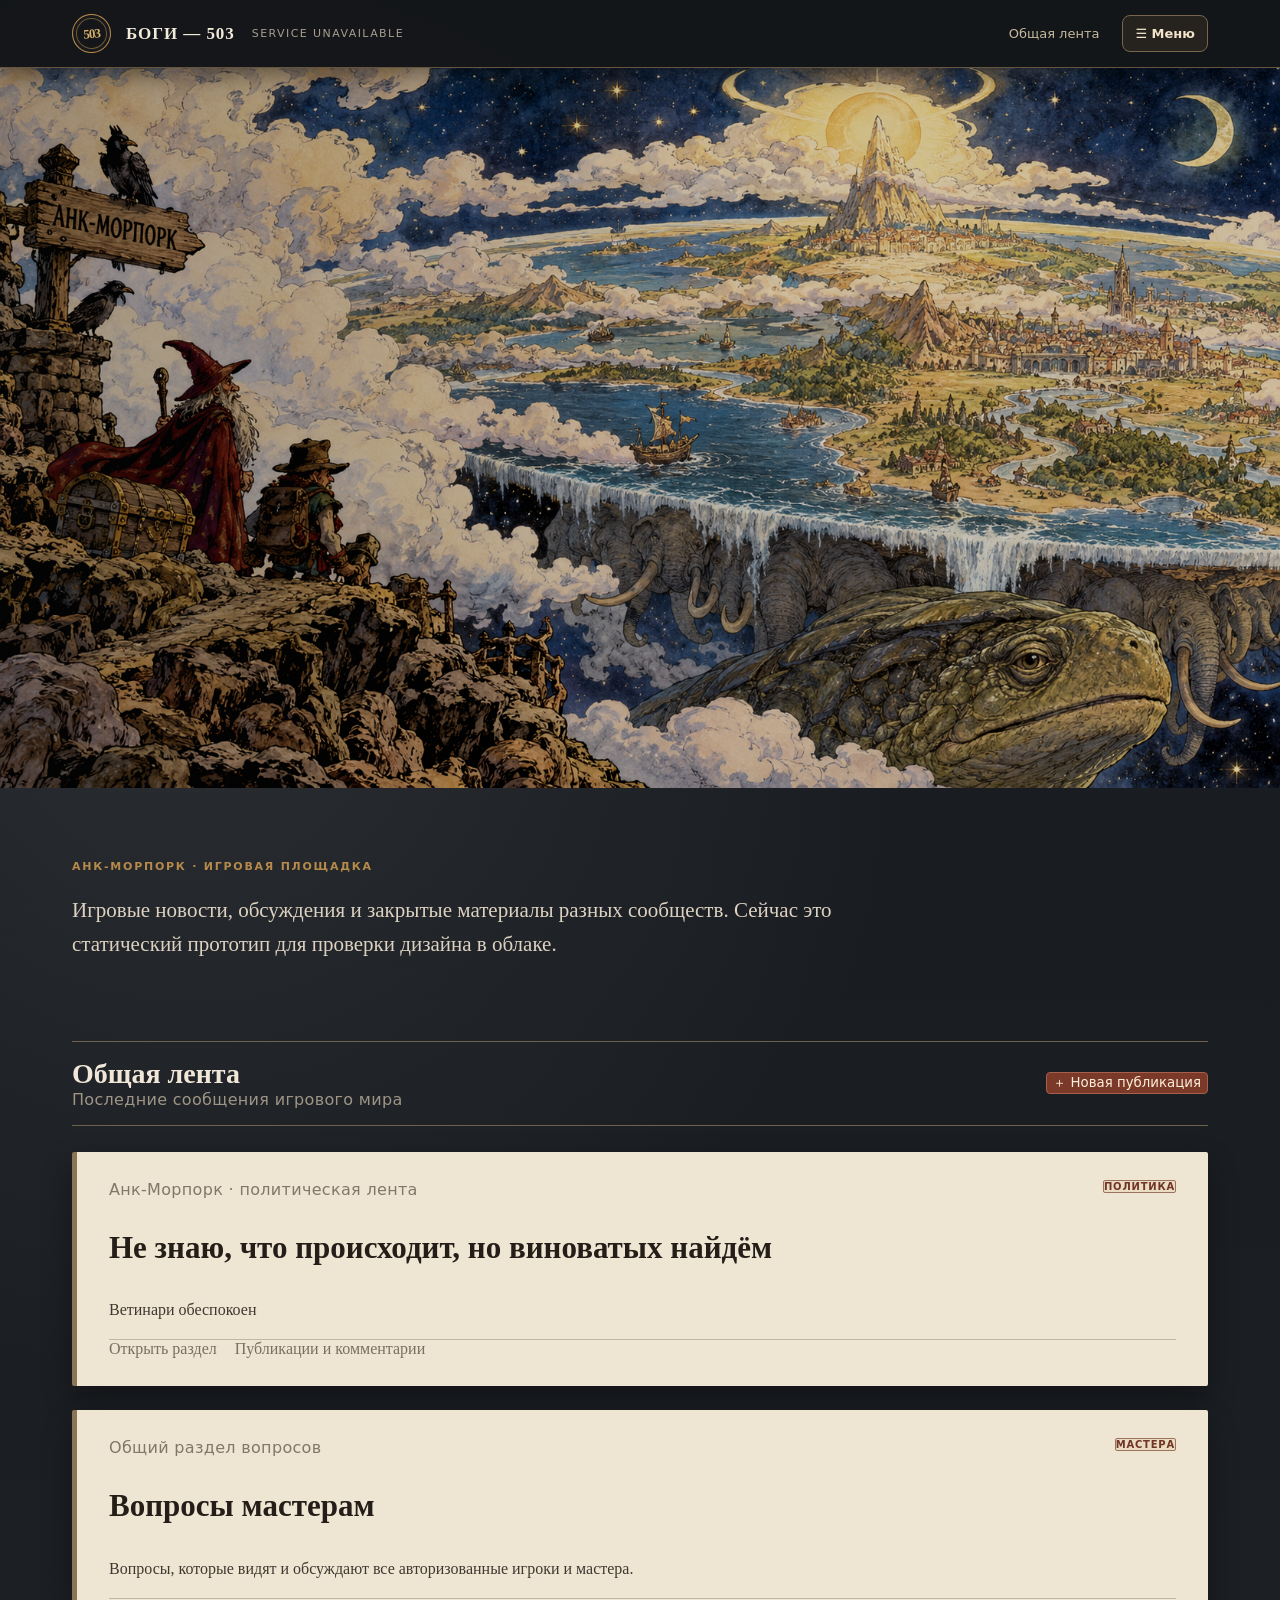
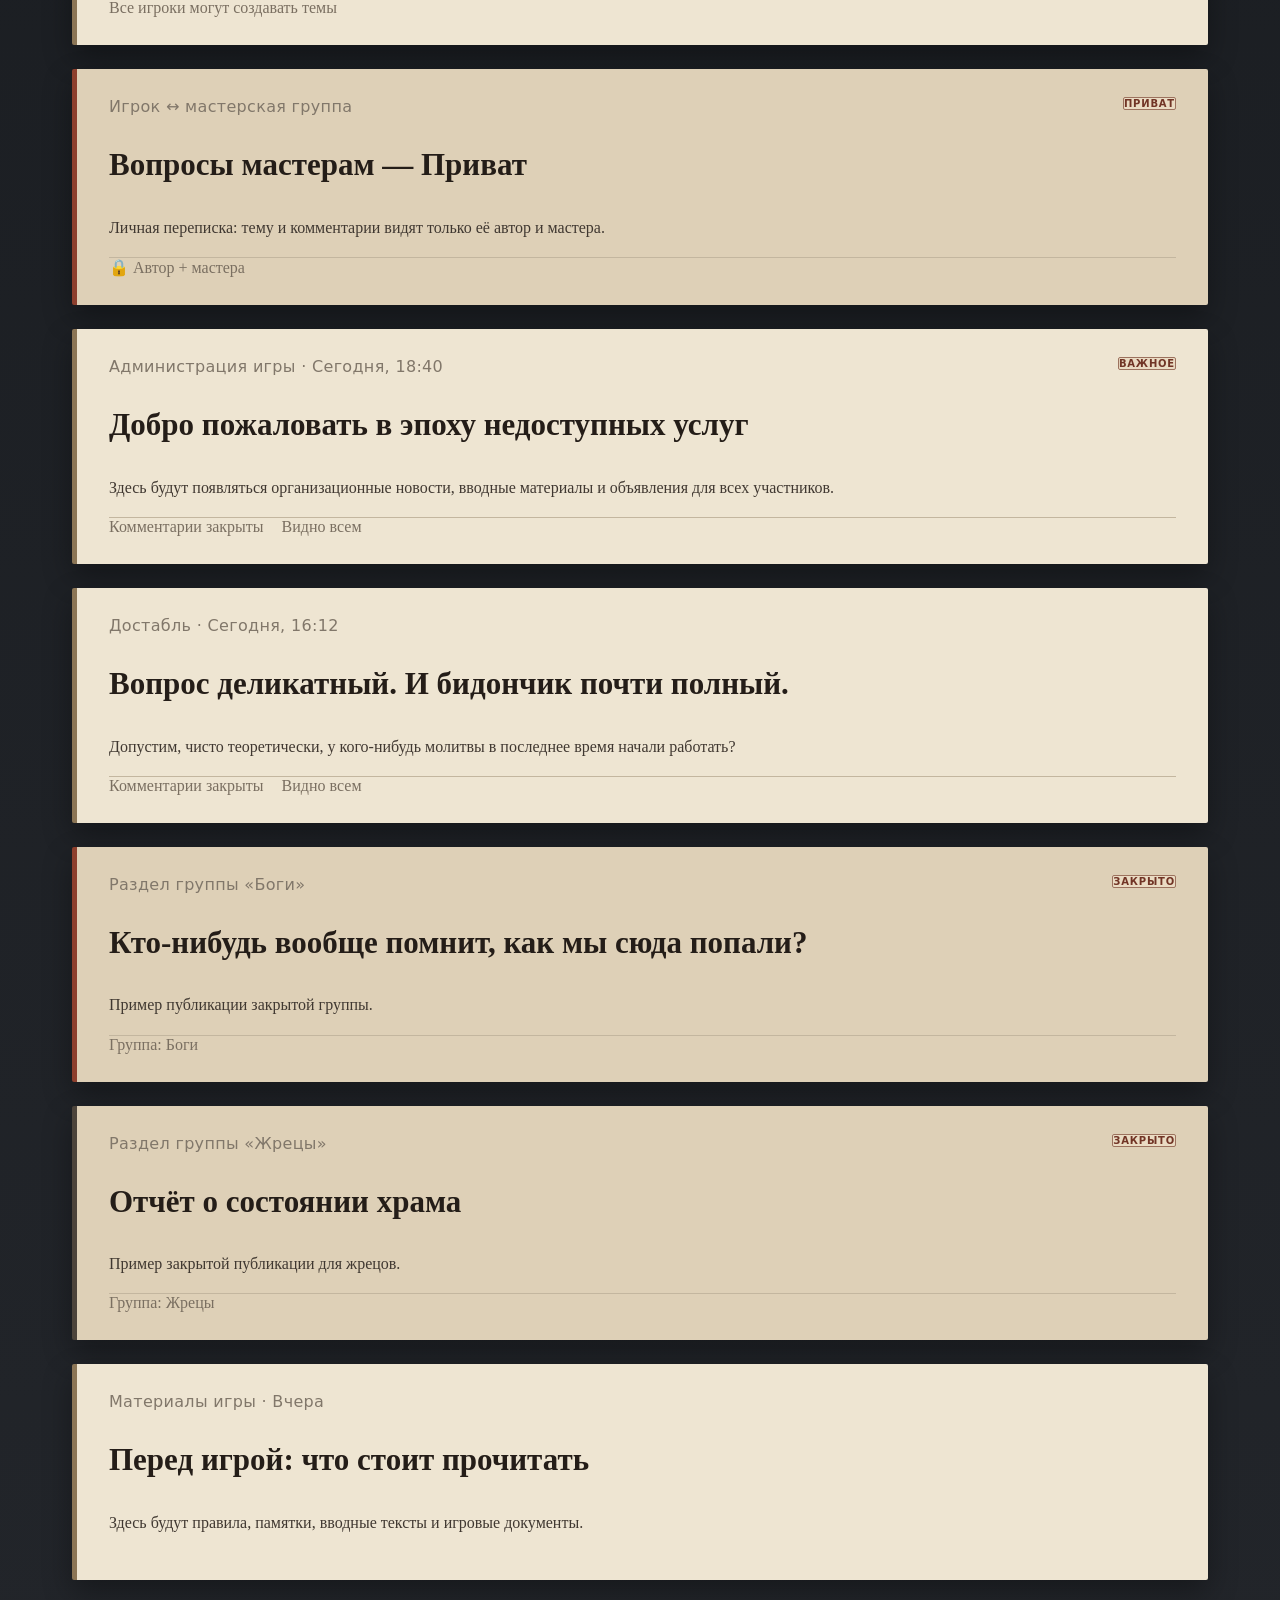
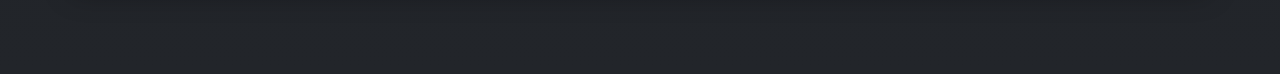
==== commit f7f36dd4: "Fix hero image flow so content starts below full image" ====
--- a/index.html
+++ b/index.html
@@ -1 +1 @@
-<!doctype html><html lang="ru"><head><meta charset="utf-8"><meta name="viewport" content="width=device-width,initial-scale=1"><title>Боги — 503</title><link rel="icon" type="image/svg+xml" href="/favicon.svg"><link rel="stylesheet" href="/redesign.css"><style>.hero-art{position:relative;isolation:isolate}.hero-art>img{position:absolute;inset:0;width:100%;height:100%;object-fit:cover;object-position:center top}.hero-art::after{content:"";position:absolute;inset:0;pointer-events:none}.layout{display:grid}.navlink{text-decoration:none}.card-link{display:block;color:inherit;text-decoration:none;transition:.18s}.main .toolbar{display:flex;justify-content:space-between;align-items:center;gap:14px}.foot{display:flex;gap:18px}.modal{position:fixed;z-index:1200;inset:0;background:#000b;display:none;align-items:center;justify-content:center;padding:20px}.modalbox{width:min(560px,100%);padding:22px}.modalbox input,.modalbox textarea{width:100%;margin:8px 0 12px;padding:11px;font:inherit}.row{display:flex;gap:10px;justify-content:flex-end}</style></head><body><section class="hero-art"><img src="/assets/discworld-hero.png" alt="Плоский мир"><div class="hero-inner"><header class="top"><div class="brand"><h1>БОГИ — 503 · SERVICE UNAVAILABLE</h1><p>Игровая площадка</p></div><div class="meta">Демо-макет · без базы данных</div></header><div class="hero-caption"><h2>Мир не сломался.<br>Он просто не отвечает.</h2><p>Плоский мир жив, прекрасен и слегка не в себе.</p></div></div></section><div class="shell"><section class="intro"><div class="intro-copy"><p>Игровые новости, обсуждения и закрытые материалы разных сообществ. Сейчас это статический прототип для проверки дизайна в облаке.</p></div></section><div class="layout"><aside class="side"><button class="nav active" data-view="all">Общая лента</button><button class="nav" data-view="news">Объявления</button><button class="nav" data-view="politics">Политика</button><button class="nav" data-view="gods">Боги · закрыто</button><button class="nav" data-view="priests">Жрецы · закрыто</button><button class="nav" data-view="wizards">Волшебники · закрыто</button><a class="nav navlink" href="/questions.html">Вопросы мастерам</a><a class="nav navlink" href="/questions-private.html">Вопросы мастерам · Приват</a><button class="nav" data-view="docs">Документы игры</button></aside><main class="main"><div class="toolbar"><div><strong id="ttl">Общая лента</strong><div class="meta" id="sub">Последние сообщения игрового мира</div></div><button class="btn" id="newPost">＋ Новая публикация</button></div><div id="posts"><a class="card card-link" data-kind="politics" href="/politics.html"><span class="tag">ПОЛИТИКА</span><div class="meta">Анк-Морпорк · политическая лента</div><h3 class="title">Не знаю, что происходит, но виноватых найдём</h3><p class="body">Ветинари обеспокоен</p><div class="foot"><span>Открыть раздел</span><span>Публикации и комментарии</span></div></a><a class="card card-link" data-kind="questions" href="/questions.html"><span class="tag">МАСТЕРА</span><div class="meta">Общий раздел вопросов</div><h3 class="title">Вопросы мастерам</h3><p class="body">Вопросы, которые видят и обсуждают все авторизованные игроки и мастера.</p><div class="foot"><span>Все игроки могут создавать темы</span></div></a><a class="card card-link locked" data-kind="private" href="/questions-private.html"><span class="tag">ПРИВАТ</span><div class="meta">Игрок ↔ мастерская группа</div><h3 class="title">Вопросы мастерам — Приват</h3><p class="body">Личная переписка: тему и комментарии видят только её автор и мастера.</p><div class="foot"><span>🔒 Автор + мастера</span></div></a><article class="card" data-kind="news"><span class="tag">ВАЖНОЕ</span><div class="meta">Администрация игры · Сегодня, 18:40</div><h3 class="title">Добро пожаловать в эпоху недоступных услуг</h3><p class="body">Здесь будут появляться организационные новости, вводные материалы и объявления для всех участников.</p><div class="foot"><span>Комментарии закрыты</span><span>Видно всем</span></div></article><article class="card" data-kind="general"><div class="meta">Достабль · Сегодня, 16:12</div><h3 class="title">Вопрос деликатный. И бидончик почти полный.</h3><p class="body">Допустим, чисто теоретически, у кого-нибудь молитвы в последнее время начали работать?</p><div class="foot"><span>Комментарии закрыты</span><span>Видно всем</span></div></article><article class="card locked" data-kind="gods"><span class="tag">ЗАКРЫТО</span><div class="meta">Раздел группы «Боги»</div><h3 class="title">Кто-нибудь вообще помнит, как мы сюда попали?</h3><p class="body">Пример публикации закрытой группы.</p><div class="foot"><span>Группа: Боги</span></div></article><article class="card locked" data-kind="priests"><span class="tag">ЗАКРЫТО</span><div class="meta">Раздел группы «Жрецы»</div><h3 class="title">Отчёт о состоянии храма</h3><p class="body">Пример закрытой публикации для жрецов.</p><div class="foot"><span>Группа: Жрецы</span></div></article><article class="card" data-kind="docs"><div class="meta">Материалы игры · Вчера</div><h3 class="title">Перед игрой: что стоит прочитать</h3><p class="body">Здесь будут правила, памятки, вводные тексты и игровые документы.</p></article></div></main></div></div><div class="modal" id="modal"><div class="modalbox"><h3>Новая публикация</h3><div class="meta">Демо: публикация сохранится только в этом браузере.</div><input id="pt" placeholder="Заголовок"><textarea id="pb" rows="6" placeholder="Текст публикации"></textarea><div class="row"><button class="btn" id="cancel">Отмена</button><button class="btn" id="publish">Опубликовать</button></div></div></div><script>const views={all:['news','general','politics','questions','private','gods','priests','docs'],news:['news'],politics:['politics'],gods:['gods'],priests:['priests'],wizards:[],docs:['docs']};document.querySelectorAll('button.nav').forEach(b=>b.onclick=()=>{document.querySelectorAll('.nav').forEach(x=>x.classList.toggle('active',x===b));document.querySelectorAll('.card').forEach(c=>c.style.display=views[b.dataset.view].includes(c.dataset.kind)?'block':'none');ttl.textContent=b.textContent.replace(' · закрыто','');sub.textContent=b.dataset.view==='politics'?'Политические публикации и обсуждения':'Последние сообщения игрового мира'});const m=document.getElementById('modal');newPost.onclick=()=>m.style.display='flex';cancel.onclick=()=>m.style.display='none';publish.onclick=()=>{const t=pt.value.trim(),body=pb.value.trim();if(!t||!body)return;const a=document.createElement('article');a.className='card';a.dataset.kind='general';a.innerHTML='<div class="meta">Новая публикация · только этот браузер</div><h3 class="title"></h3><p class="body"></p>';a.querySelector('.title').textContent=t;a.querySelector('.body').textContent=body;posts.prepend(a);m.style.display='none'}</script><script src="/redesign.js"></script></body></html>+<!doctype html><html lang="ru"><head><meta charset="utf-8"><meta name="viewport" content="width=device-width,initial-scale=1"><title>Боги — 503</title><link rel="icon" type="image/svg+xml" href="/favicon.svg"><link rel="stylesheet" href="/redesign.css"><style>.hero-art{position:relative;isolation:isolate}.hero-art>img{position:relative;display:block;width:100%;height:auto;object-fit:contain;object-position:center top}.hero-art::after{content:"";position:absolute;inset:0;pointer-events:none}.layout{display:grid}.navlink{text-decoration:none}.card-link{display:block;color:inherit;text-decoration:none;transition:.18s}.main .toolbar{display:flex;justify-content:space-between;align-items:center;gap:14px}.foot{display:flex;gap:18px}.modal{position:fixed;z-index:1200;inset:0;background:#000b;display:none;align-items:center;justify-content:center;padding:20px}.modalbox{width:min(560px,100%);padding:22px}.modalbox input,.modalbox textarea{width:100%;margin:8px 0 12px;padding:11px;font:inherit}.row{display:flex;gap:10px;justify-content:flex-end}</style></head><body><section class="hero-art"><img src="/assets/discworld-hero.png" alt="Плоский мир"><div class="hero-inner"><header class="top"><div class="brand"><h1>БОГИ — 503 · SERVICE UNAVAILABLE</h1><p>Игровая площадка</p></div><div class="meta">Демо-макет · без базы данных</div></header><div class="hero-caption"><h2>Мир не сломался.<br>Он просто не отвечает.</h2><p>Плоский мир жив, прекрасен и слегка не в себе.</p></div></div></section><div class="shell"><section class="intro"><div class="intro-copy"><p>Игровые новости, обсуждения и закрытые материалы разных сообществ. Сейчас это статический прототип для проверки дизайна в облаке.</p></div></section><div class="layout"><aside class="side"><button class="nav active" data-view="all">Общая лента</button><button class="nav" data-view="news">Объявления</button><button class="nav" data-view="politics">Политика</button><button class="nav" data-view="gods">Боги · закрыто</button><button class="nav" data-view="priests">Жрецы · закрыто</button><button class="nav" data-view="wizards">Волшебники · закрыто</button><a class="nav navlink" href="/questions.html">Вопросы мастерам</a><a class="nav navlink" href="/questions-private.html">Вопросы мастерам · Приват</a><button class="nav" data-view="docs">Документы игры</button></aside><main class="main"><div class="toolbar"><div><strong id="ttl">Общая лента</strong><div class="meta" id="sub">Последние сообщения игрового мира</div></div><button class="btn" id="newPost">＋ Новая публикация</button></div><div id="posts"><a class="card card-link" data-kind="politics" href="/politics.html"><span class="tag">ПОЛИТИКА</span><div class="meta">Анк-Морпорк · политическая лента</div><h3 class="title">Не знаю, что происходит, но виноватых найдём</h3><p class="body">Ветинари обеспокоен</p><div class="foot"><span>Открыть раздел</span><span>Публикации и комментарии</span></div></a><a class="card card-link" data-kind="questions" href="/questions.html"><span class="tag">МАСТЕРА</span><div class="meta">Общий раздел вопросов</div><h3 class="title">Вопросы мастерам</h3><p class="body">Вопросы, которые видят и обсуждают все авторизованные игроки и мастера.</p><div class="foot"><span>Все игроки могут создавать темы</span></div></a><a class="card card-link locked" data-kind="private" href="/questions-private.html"><span class="tag">ПРИВАТ</span><div class="meta">Игрок ↔ мастерская группа</div><h3 class="title">Вопросы мастерам — Приват</h3><p class="body">Личная переписка: тему и комментарии видят только её автор и мастера.</p><div class="foot"><span>🔒 Автор + мастера</span></div></a><article class="card" data-kind="news"><span class="tag">ВАЖНОЕ</span><div class="meta">Администрация игры · Сегодня, 18:40</div><h3 class="title">Добро пожаловать в эпоху недоступных услуг</h3><p class="body">Здесь будут появляться организационные новости, вводные материалы и объявления для всех участников.</p><div class="foot"><span>Комментарии закрыты</span><span>Видно всем</span></div></article><article class="card" data-kind="general"><div class="meta">Достабль · Сегодня, 16:12</div><h3 class="title">Вопрос деликатный. И бидончик почти полный.</h3><p class="body">Допустим, чисто теоретически, у кого-нибудь молитвы в последнее время начали работать?</p><div class="foot"><span>Комментарии закрыты</span><span>Видно всем</span></div></article><article class="card locked" data-kind="gods"><span class="tag">ЗАКРЫТО</span><div class="meta">Раздел группы «Боги»</div><h3 class="title">Кто-нибудь вообще помнит, как мы сюда попали?</h3><p class="body">Пример публикации закрытой группы.</p><div class="foot"><span>Группа: Боги</span></div></article><article class="card locked" data-kind="priests"><span class="tag">ЗАКРЫТО</span><div class="meta">Раздел группы «Жрецы»</div><h3 class="title">Отчёт о состоянии храма</h3><p class="body">Пример закрытой публикации для жрецов.</p><div class="foot"><span>Группа: Жрецы</span></div></article><article class="card" data-kind="docs"><div class="meta">Материалы игры · Вчера</div><h3 class="title">Перед игрой: что стоит прочитать</h3><p class="body">Здесь будут правила, памятки, вводные тексты и игровые документы.</p></article></div></main></div></div><div class="modal" id="modal"><div class="modalbox"><h3>Новая публикация</h3><div class="meta">Демо: публикация сохранится только в этом браузере.</div><input id="pt" placeholder="Заголовок"><textarea id="pb" rows="6" placeholder="Текст публикации"></textarea><div class="row"><button class="btn" id="cancel">Отмена</button><button class="btn" id="publish">Опубликовать</button></div></div></div><script>const views={all:['news','general','politics','questions','private','gods','priests','docs'],news:['news'],politics:['politics'],gods:['gods'],priests:['priests'],wizards:[],docs:['docs']};document.querySelectorAll('button.nav').forEach(b=>b.onclick=()=>{document.querySelectorAll('.nav').forEach(x=>x.classList.toggle('active',x===b));document.querySelectorAll('.card').forEach(c=>c.style.display=views[b.dataset.view].includes(c.dataset.kind)?'block':'none');ttl.textContent=b.textContent.replace(' · закрыто','');sub.textContent=b.dataset.view==='politics'?'Политические публикации и обсуждения':'Последние сообщения игрового мира'});const m=document.getElementById('modal');newPost.onclick=()=>m.style.display='flex';cancel.onclick=()=>m.style.display='none';publish.onclick=()=>{const t=pt.value.trim(),body=pb.value.trim();if(!t||!body)return;const a=document.createElement('article');a.className='card';a.dataset.kind='general';a.innerHTML='<div class="meta">Новая публикация · только этот браузер</div><h3 class="title"></h3><p class="body"></p>';a.querySelector('.title').textContent=t;a.querySelector('.body').textContent=body;posts.prepend(a);m.style.display='none'}</script><script src="/redesign.js"></script></body></html>
--- a/redesign.css
+++ b/redesign.css
@@ -1 +1 @@
-:root{--ink:#201b18;--paper:#eee5d2;--paper2:#e3d4b8;--night:#15181c;--night2:#20242a;--rust:#8d3f2d;--brass:#b58a4a;--line:#6c5a43;--muted:#746b60;--cream:#f6f0e4}*{box-sizing:border-box}html{scroll-behavior:smooth}body{margin:0!important;background:#17191c!important;color:var(--ink)!important;font-family:Georgia,'Times New Roman',serif!important;background-image:radial-gradient(circle at 15% 20%,#2a2d31 0,transparent 26%),linear-gradient(180deg,#16191d,#22252a)!important}.sitebar{position:sticky;top:0;z-index:1000;height:68px;background:rgba(20,22,25,.96);border-bottom:1px solid #65553e;display:flex;align-items:center;box-shadow:0 7px 24px #0007}.sitebar-inner{width:min(1180px,100%);margin:auto;padding:0 22px;display:flex;align-items:center;gap:15px}.site-mark{width:39px;height:39px;border:1px solid #b58a4a;border-radius:50%;display:grid;place-items:center;color:#d7b16a;font:700 13px/1 Georgia;letter-spacing:-1px;transform:rotate(-5deg);box-shadow:inset 0 0 0 3px #17191c, inset 0 0 0 4px #6d5835}.site-name{color:#f3ead9;text-decoration:none;font-weight:700;letter-spacing:.055em;font-size:17px}.site-status{color:#a89e8d;font:11px/1.2 system-ui,sans-serif;text-transform:uppercase;letter-spacing:.13em;margin-left:2px}.site-context{margin-left:auto;color:#c7b99f;font:13px/1.2 system-ui,sans-serif}.menu-toggle{margin-left:8px;border:1px solid #77664c;background:#26231f;color:#f1e4ca;border-radius:8px;padding:10px 12px;cursor:pointer;font:600 13px system-ui,sans-serif}.menu-panel{position:fixed;z-index:999;right:max(16px,calc((100vw - 1180px)/2 + 22px));top:76px;width:min(360px,calc(100vw - 32px));padding:10px;background:#eee5d2;border:1px solid #8a7657;box-shadow:0 18px 45px #0009;border-radius:4px;display:none}.menu-panel.open{display:block}.menu-panel a,.menu-panel button{display:block;width:100%;text-align:left;border:0;border-bottom:1px solid #cbbda5;background:transparent;color:#2b241e;padding:12px 13px;text-decoration:none;cursor:pointer;font:600 14px Georgia,serif}.menu-panel a:last-child,.menu-panel button:last-child{border-bottom:0}.menu-panel a:hover,.menu-panel button:hover{background:#ded0b6}.hero-art{width:min(1180px,calc(100% - 44px))!important;min-height:0!important;height:clamp(330px,52vw,650px)!important;margin:26px auto 0!important;border:1px solid #766448;box-shadow:0 24px 60px #0008;overflow:hidden!important}.hero-art>img{filter:saturate(.78) contrast(1.06) brightness(.82)!important}.hero-art::after{background:linear-gradient(90deg,rgba(15,16,18,.22),transparent 55%)!important}.hero-inner{display:none!important}.shell{max-width:1180px!important;margin:0 auto!important;padding:44px 22px 70px!important;background:transparent!important}.intro{display:grid;grid-template-columns:minmax(0,760px) 1fr;gap:70px;align-items:end;margin-bottom:42px!important}.intro-copy:before{content:'АНК-МОРПОРК · ИГРОВАЯ ПЛОЩАДКА';display:block;color:#b58a4a;font:700 11px system-ui,sans-serif;letter-spacing:.16em;margin-bottom:13px}.intro-copy p{color:#ddd2c1!important;font-size:21px!important;line-height:1.6!important}.layout{display:block!important}.side{display:none!important}.main .toolbar{border-top:1px solid #6d604d;border-bottom:1px solid #6d604d;padding:16px 0;margin-bottom:26px!important}.main .toolbar strong{color:#f0e7d8;font-size:28px!important}.meta{color:#81776a!important;font-family:system-ui,sans-serif!important;letter-spacing:.02em}.main .toolbar .meta{color:#9e9587!important}.btn{background:#7b392a!important;color:#fff0dc!important;border:1px solid #a66049!important;border-radius:4px!important;font-family:system-ui,sans-serif!important}.card{position:relative;background:var(--paper)!important;color:var(--ink)!important;border:0!important;border-left:5px solid #8b7555!important;border-radius:2px!important;padding:28px 32px!important;margin:0 0 24px!important;box-shadow:0 12px 30px #0005!important}.card:nth-child(even){margin-left:7%;}.card:nth-child(3n){margin-right:5%;border-left-color:#8d3f2d!important}.card-link:hover{transform:translateY(-3px)!important;box-shadow:0 17px 38px #0007!important}.card .title,.card h2,.card h3{font-family:Georgia,'Times New Roman',serif!important;color:#241d18!important}.card .title{font-size:clamp(22px,3vw,31px)!important;line-height:1.15!important}.card .body,.card p{color:#403831!important;line-height:1.7!important}.card .foot{border-top:1px solid #c3b69f!important;color:#7a6f61!important}.card .tag,.tag{float:right;color:#713425!important;border:1px solid #9c725e!important;border-radius:2px!important;background:#eadbc3!important;font:700 10px system-ui,sans-serif!important;letter-spacing:.08em}.locked{background:#ded0b7!important;border-left-color:#4c443b!important}.wrap{max-width:1040px!important;margin:0 auto!important;padding:46px 22px 80px!important}.wrap>.top{display:none!important}.wrap h1{font-size:clamp(42px,7vw,72px)!important;line-height:.98!important;letter-spacing:-.035em!important;color:#f1e8da!important;margin:20px 0 12px!important;max-width:820px}.lead{color:#bdb2a2!important;font-size:19px!important;line-height:1.55!important;max-width:720px;margin-bottom:42px!important}.wrap>.card{margin-left:0!important;margin-right:0!important}.comments{border-top:1px solid #bbaa91!important}.comments h4{font-size:22px}.comment{background:#f7f0e3!important;border:1px solid #c6b89f!important;border-radius:2px!important;box-shadow:none!important}.comment .who{color:#743c2d!important;font-weight:700}.comment p{color:#403831!important}.reply-btn{color:#725e49!important}.replies{border-left:2px solid #a88e69!important}.new-comment,.compose{background:#ded0b7!important;border:1px solid #9f8c6e!important;border-radius:2px!important;color:#2c241e!important;padding:20px!important}.new-comment textarea,.replybox input,.compose input,.compose textarea{background:#f7f0e3!important;color:#2a231d!important;border:1px solid #a99678!important;border-radius:2px!important}.privacy{background:#d6c4a6!important;color:#4a2d24!important;border:1px solid #9e755e!important;border-radius:2px!important}.modalbox{background:#eee5d2!important;color:#2a231d!important;border:1px solid #8a7657!important;border-radius:3px!important}.modalbox input,.modalbox textarea{background:#faf4e8!important;color:#241e19!important;border:1px solid #a99576!important}.section-visual{max-width:1040px;margin:28px auto 0;padding:0 22px}.section-visual img{display:block;width:100%;height:clamp(220px,38vw,430px);object-fit:cover;border:1px solid #766448;filter:saturate(.72) contrast(1.06);box-shadow:0 20px 48px #0007}@media(max-width:760px){.sitebar{height:60px}.sitebar-inner{padding:0 14px;gap:9px}.site-mark{width:34px;height:34px}.site-name{font-size:14px}.site-status,.site-context{display:none}.menu-panel{top:68px;right:10px;width:calc(100vw - 20px)}.hero-art{width:calc(100% - 28px)!important;height:52vh!important;min-height:310px!important;margin-top:14px!important}.shell,.wrap{padding-left:14px!important;padding-right:14px!important}.shell{padding-top:28px!important}.intro{display:block}.intro-copy p{font-size:18px!important}.main .toolbar{align-items:stretch!important}.main .toolbar strong{font-size:24px!important}.card{padding:21px 19px!important;margin-left:0!important;margin-right:0!important}.wrap h1{font-size:42px!important}.section-visual{padding:0 14px;margin-top:14px}}+:root{--ink:#201b18;--paper:#eee5d2;--paper2:#e3d4b8;--night:#15181c;--night2:#20242a;--rust:#8d3f2d;--brass:#b58a4a;--line:#6c5a43;--muted:#746b60;--cream:#f6f0e4}*{box-sizing:border-box}html{scroll-behavior:smooth}body{margin:0!important;background:#17191c!important;color:var(--ink)!important;font-family:Georgia,'Times New Roman',serif!important;background-image:radial-gradient(circle at 15% 20%,#2a2d31 0,transparent 26%),linear-gradient(180deg,#16191d,#22252a)!important}.sitebar{position:sticky;top:0;z-index:1000;height:68px;background:rgba(20,22,25,.96);border-bottom:1px solid #65553e;display:flex;align-items:center;box-shadow:0 7px 24px #0007}.sitebar-inner{width:min(1180px,100%);margin:auto;padding:0 22px;display:flex;align-items:center;gap:15px}.site-mark{width:39px;height:39px;border:1px solid #b58a4a;border-radius:50%;display:grid;place-items:center;color:#d7b16a;font:700 13px/1 Georgia;letter-spacing:-1px;transform:rotate(-5deg);box-shadow:inset 0 0 0 3px #17191c, inset 0 0 0 4px #6d5835}.site-name{color:#f3ead9;text-decoration:none;font-weight:700;letter-spacing:.055em;font-size:17px}.site-status{color:#a89e8d;font:11px/1.2 system-ui,sans-serif;text-transform:uppercase;letter-spacing:.13em;margin-left:2px}.site-context{margin-left:auto;color:#c7b99f;font:13px/1.2 system-ui,sans-serif}.menu-toggle{margin-left:8px;border:1px solid #77664c;background:#26231f;color:#f1e4ca;border-radius:8px;padding:10px 12px;cursor:pointer;font:600 13px system-ui,sans-serif}.menu-panel{position:fixed;z-index:999;right:max(16px,calc((100vw - 1180px)/2 + 22px));top:76px;width:min(360px,calc(100vw - 32px));padding:10px;background:#eee5d2;border:1px solid #8a7657;box-shadow:0 18px 45px #0009;border-radius:4px;display:none}.menu-panel.open{display:block}.menu-panel a,.menu-panel button{display:block;width:100%;text-align:left;border:0;border-bottom:1px solid #cbbda5;background:transparent;color:#2b241e;padding:12px 13px;text-decoration:none;cursor:pointer;font:600 14px Georgia,serif}.menu-panel a:last-child,.menu-panel button:last-child{border-bottom:0}.menu-panel a:hover,.menu-panel button:hover{background:#ded0b6}.hero-art{width:100%!important;min-height:0!important;height:auto!important;margin:0!important;border:0!important;box-shadow:none!important;overflow:visible!important}.hero-art>img{display:block!important;width:100%!important;height:auto!important;object-fit:contain!important;filter:saturate(.78) contrast(1.06) brightness(.82)!important}.hero-art::after{background:linear-gradient(90deg,rgba(15,16,18,.22),transparent 55%)!important}.hero-inner{display:none!important}.shell{max-width:1180px!important;margin:0 auto!important;padding:72px 22px 70px!important;background:transparent!important}.intro{display:grid;grid-template-columns:minmax(0,760px) 1fr;gap:70px;align-items:end;margin-bottom:58px!important}.intro-copy:before{content:'АНК-МОРПОРК · ИГРОВАЯ ПЛОЩАДКА';display:block;color:#b58a4a;font:700 11px system-ui,sans-serif;letter-spacing:.16em;margin-bottom:13px}.intro-copy p{color:#ddd2c1!important;font-size:21px!important;line-height:1.6!important}.layout{display:block!important}.side{display:none!important}.main .toolbar{border-top:1px solid #6d604d;border-bottom:1px solid #6d604d;padding:16px 0;margin-bottom:26px!important}.main .toolbar strong{color:#f0e7d8;font-size:28px!important}.meta{color:#81776a!important;font-family:system-ui,sans-serif!important;letter-spacing:.02em}.main .toolbar .meta{color:#9e9587!important}.btn{background:#7b392a!important;color:#fff0dc!important;border:1px solid #a66049!important;border-radius:4px!important;font-family:system-ui,sans-serif!important}.card{position:relative;background:var(--paper)!important;color:var(--ink)!important;border:0!important;border-left:5px solid #8b7555!important;border-radius:2px!important;padding:28px 32px!important;margin:0 0 24px!important;box-shadow:0 12px 30px #0005!important}.card:nth-child(even){margin-left:7%;}.card:nth-child(3n){margin-right:5%;border-left-color:#8d3f2d!important}.card-link:hover{transform:translateY(-3px)!important;box-shadow:0 17px 38px #0007!important}.card .title,.card h2,.card h3{font-family:Georgia,'Times New Roman',serif!important;color:#241d18!important}.card .title{font-size:clamp(22px,3vw,31px)!important;line-height:1.15!important}.card .body,.card p{color:#403831!important;line-height:1.7!important}.card .foot{border-top:1px solid #c3b69f!important;color:#7a6f61!important}.card .tag,.tag{float:right;color:#713425!important;border:1px solid #9c725e!important;border-radius:2px!important;background:#eadbc3!important;font:700 10px system-ui,sans-serif!important;letter-spacing:.08em}.locked{background:#ded0b7!important;border-left-color:#4c443b!important}.wrap{max-width:1040px!important;margin:0 auto!important;padding:46px 22px 80px!important}.wrap>.top{display:none!important}.wrap h1{font-size:clamp(42px,7vw,72px)!important;line-height:.98!important;letter-spacing:-.035em!important;color:#f1e8da!important;margin:20px 0 12px!important;max-width:820px}.lead{color:#bdb2a2!important;font-size:19px!important;line-height:1.55!important;max-width:720px;margin-bottom:42px!important}.wrap>.card{margin-left:0!important;margin-right:0!important}.comments{border-top:1px solid #bbaa91!important}.comments h4{font-size:22px}.comment{background:#f7f0e3!important;border:1px solid #c6b89f!important;border-radius:2px!important;box-shadow:none!important}.comment .who{color:#743c2d!important;font-weight:700}.comment p{color:#403831!important}.reply-btn{color:#725e49!important}.replies{border-left:2px solid #a88e69!important}.new-comment,.compose{background:#ded0b7!important;border:1px solid #9f8c6e!important;border-radius:2px!important;color:#2c241e!important;padding:20px!important}.new-comment textarea,.replybox input,.compose input,.compose textarea{background:#f7f0e3!important;color:#2a231d!important;border:1px solid #a99678!important;border-radius:2px!important}.privacy{background:#d6c4a6!important;color:#4a2d24!important;border:1px solid #9e755e!important;border-radius:2px!important}.modalbox{background:#eee5d2!important;color:#2a231d!important;border:1px solid #8a7657!important;border-radius:3px!important}.modalbox input,.modalbox textarea{background:#faf4e8!important;color:#241e19!important;border:1px solid #a99576!important}.section-visual{max-width:1040px;margin:28px auto 0;padding:0 22px}.section-visual img{display:block;width:100%;height:clamp(220px,38vw,430px);object-fit:cover;border:1px solid #766448;filter:saturate(.72) contrast(1.06);box-shadow:0 20px 48px #0007}@media(max-width:760px){.sitebar{height:60px}.sitebar-inner{padding:0 14px;gap:9px}.site-mark{width:34px;height:34px}.site-name{font-size:14px}.site-status,.site-context{display:none}.menu-panel{top:68px;right:10px;width:calc(100vw - 20px)}.hero-art{width:100%!important;height:auto!important;min-height:0!important;margin:0!important}.hero-art>img{height:auto!important;object-fit:contain!important}.shell,.wrap{padding-left:14px!important;padding-right:14px!important}.shell{padding-top:48px!important}.intro{display:block;margin-bottom:44px!important}.intro-copy p{font-size:18px!important}.main .toolbar{align-items:stretch!important}.main .toolbar strong{font-size:24px!important}.card{padding:21px 19px!important;margin-left:0!important;margin-right:0!important}.wrap h1{font-size:42px!important}.section-visual{padding:0 14px;margin-top:14px}}
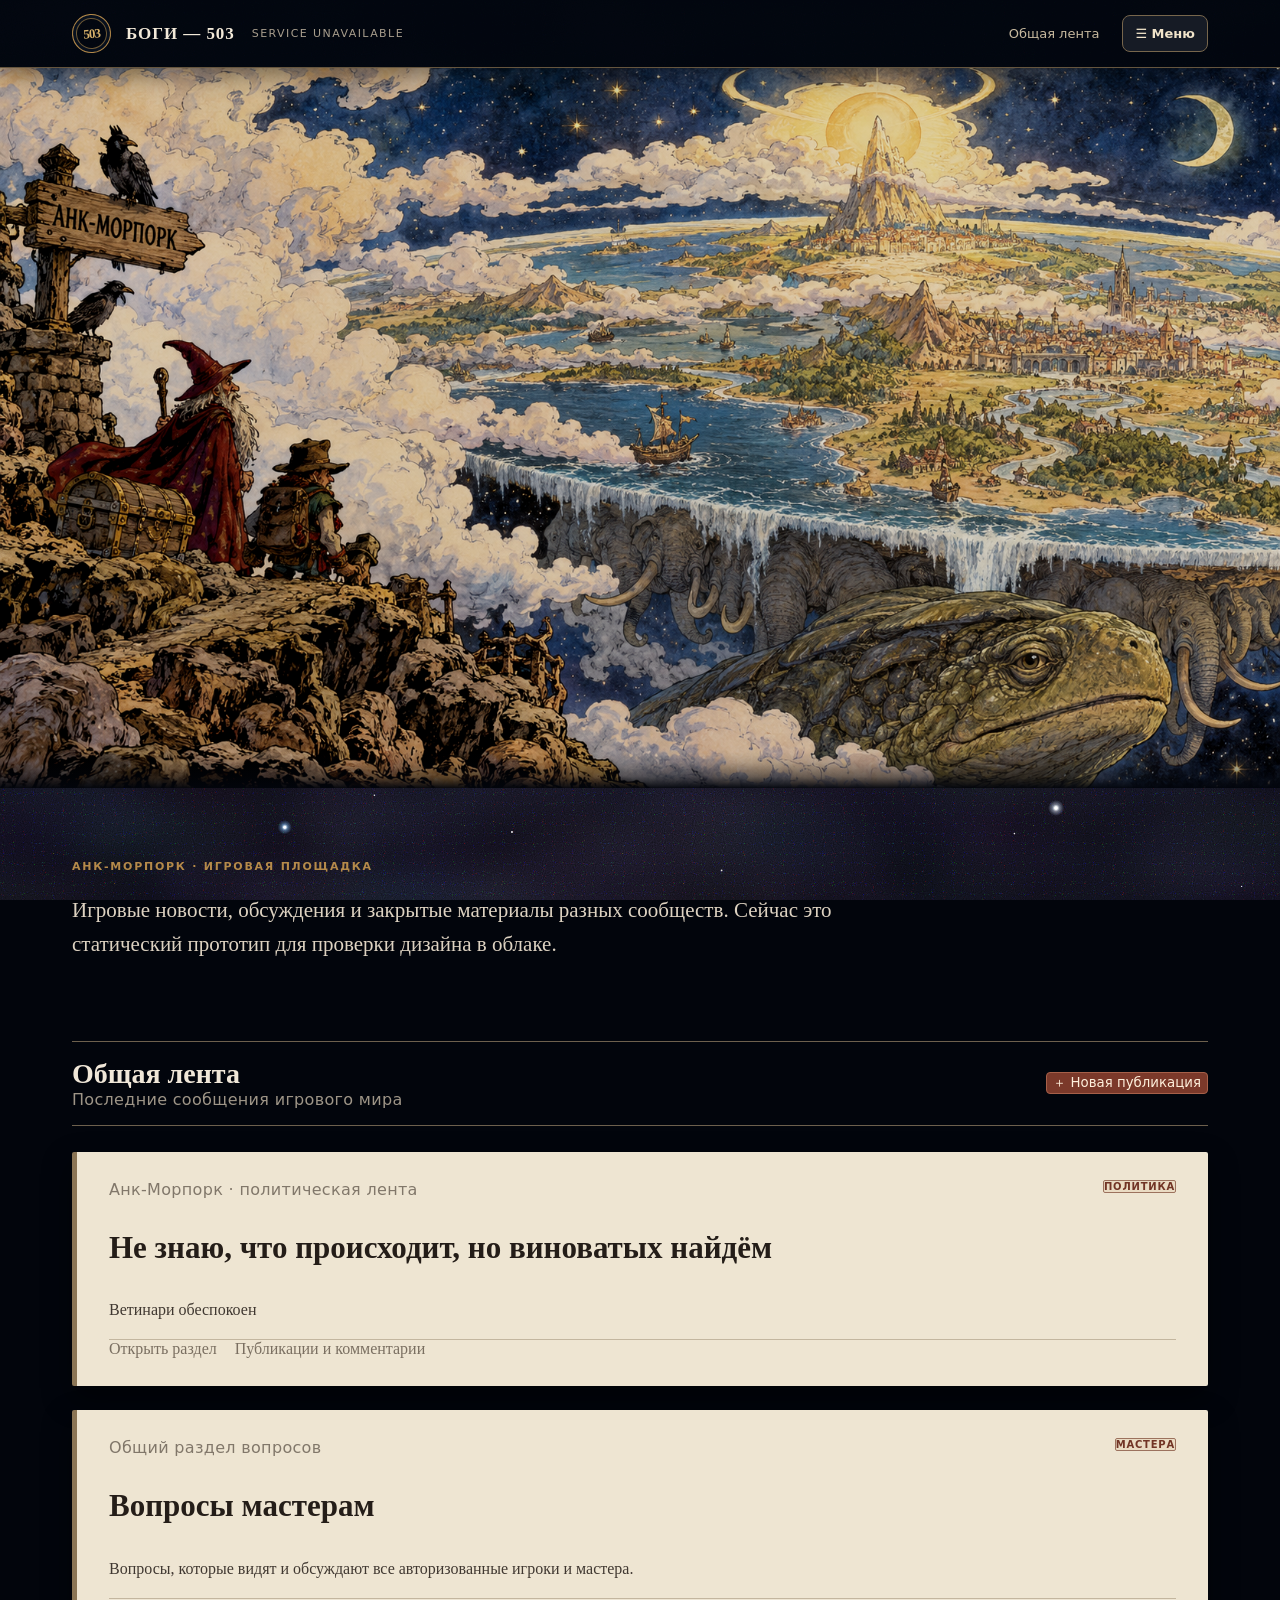
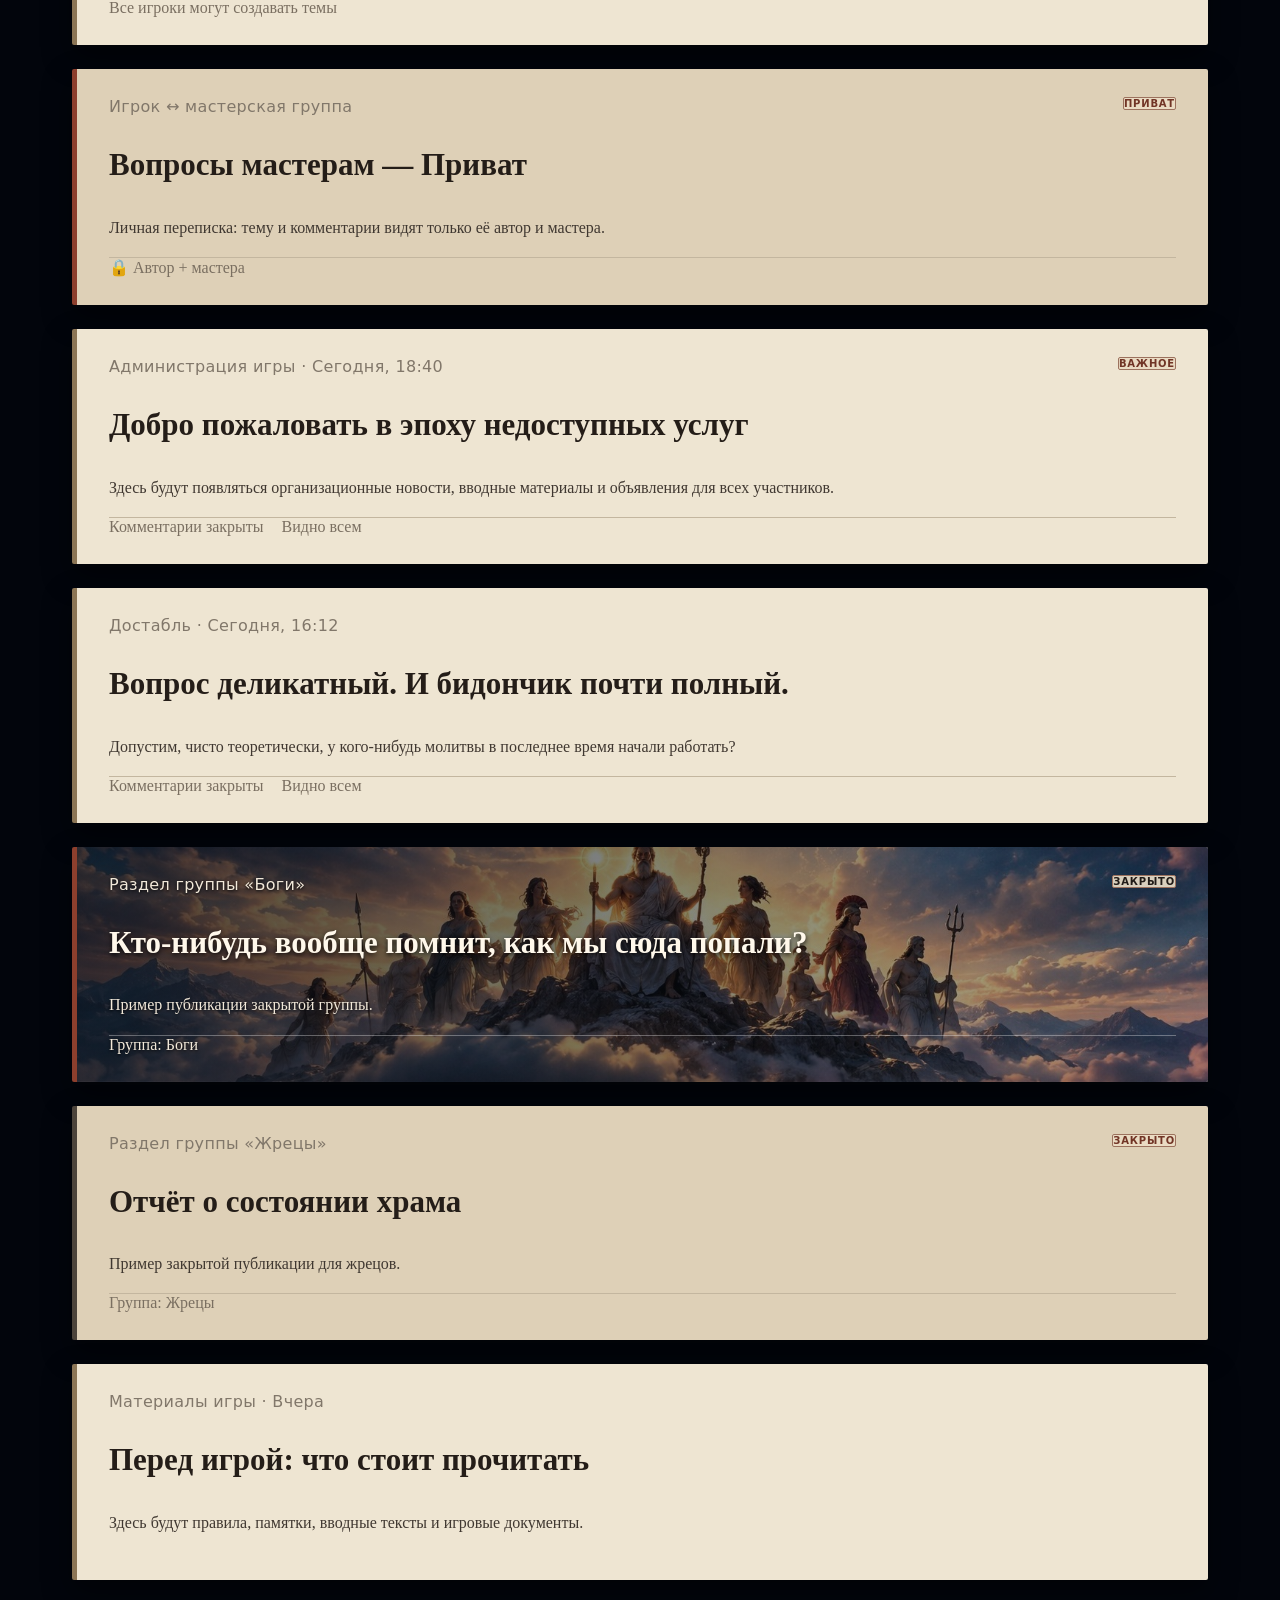
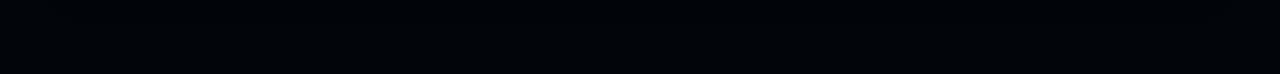
==== commit 0a3b5181: "Add Gods artwork to Gods card on clean Version A" ====
--- a/index.html
+++ b/index.html
@@ -1 +1 @@
-<!doctype html><html lang="ru"><head><meta charset="utf-8"><meta name="viewport" content="width=device-width,initial-scale=1"><title>Боги — 503</title><link rel="icon" type="image/svg+xml" href="/favicon.svg"><link rel="stylesheet" href="/redesign.css"><style>.hero-art{position:relative;isolation:isolate}.hero-art>img{position:relative;display:block;width:100%;height:auto;object-fit:contain;object-position:center top}.hero-art::after{content:"";position:absolute;inset:0;pointer-events:none}.layout{display:grid}.navlink{text-decoration:none}.card-link{display:block;color:inherit;text-decoration:none;transition:.18s}.main .toolbar{display:flex;justify-content:space-between;align-items:center;gap:14px}.foot{display:flex;gap:18px}.modal{position:fixed;z-index:1200;inset:0;background:#000b;display:none;align-items:center;justify-content:center;padding:20px}.modalbox{width:min(560px,100%);padding:22px}.modalbox input,.modalbox textarea{width:100%;margin:8px 0 12px;padding:11px;font:inherit}.row{display:flex;gap:10px;justify-content:flex-end}</style></head><body><section class="hero-art"><img src="/assets/discworld-hero.png" alt="Плоский мир"><div class="hero-inner"><header class="top"><div class="brand"><h1>БОГИ — 503 · SERVICE UNAVAILABLE</h1><p>Игровая площадка</p></div><div class="meta">Демо-макет · без базы данных</div></header><div class="hero-caption"><h2>Мир не сломался.<br>Он просто не отвечает.</h2><p>Плоский мир жив, прекрасен и слегка не в себе.</p></div></div></section><div class="shell"><section class="intro"><div class="intro-copy"><p>Игровые новости, обсуждения и закрытые материалы разных сообществ. Сейчас это статический прототип для проверки дизайна в облаке.</p></div></section><div class="layout"><aside class="side"><button class="nav active" data-view="all">Общая лента</button><button class="nav" data-view="news">Объявления</button><button class="nav" data-view="politics">Политика</button><button class="nav" data-view="gods">Боги · закрыто</button><button class="nav" data-view="priests">Жрецы · закрыто</button><button class="nav" data-view="wizards">Волшебники · закрыто</button><a class="nav navlink" href="/questions.html">Вопросы мастерам</a><a class="nav navlink" href="/questions-private.html">Вопросы мастерам · Приват</a><button class="nav" data-view="docs">Документы игры</button></aside><main class="main"><div class="toolbar"><div><strong id="ttl">Общая лента</strong><div class="meta" id="sub">Последние сообщения игрового мира</div></div><button class="btn" id="newPost">＋ Новая публикация</button></div><div id="posts"><a class="card card-link" data-kind="politics" href="/politics.html"><span class="tag">ПОЛИТИКА</span><div class="meta">Анк-Морпорк · политическая лента</div><h3 class="title">Не знаю, что происходит, но виноватых найдём</h3><p class="body">Ветинари обеспокоен</p><div class="foot"><span>Открыть раздел</span><span>Публикации и комментарии</span></div></a><a class="card card-link" data-kind="questions" href="/questions.html"><span class="tag">МАСТЕРА</span><div class="meta">Общий раздел вопросов</div><h3 class="title">Вопросы мастерам</h3><p class="body">Вопросы, которые видят и обсуждают все авторизованные игроки и мастера.</p><div class="foot"><span>Все игроки могут создавать темы</span></div></a><a class="card card-link locked" data-kind="private" href="/questions-private.html"><span class="tag">ПРИВАТ</span><div class="meta">Игрок ↔ мастерская группа</div><h3 class="title">Вопросы мастерам — Приват</h3><p class="body">Личная переписка: тему и комментарии видят только её автор и мастера.</p><div class="foot"><span>🔒 Автор + мастера</span></div></a><article class="card" data-kind="news"><span class="tag">ВАЖНОЕ</span><div class="meta">Администрация игры · Сегодня, 18:40</div><h3 class="title">Добро пожаловать в эпоху недоступных услуг</h3><p class="body">Здесь будут появляться организационные новости, вводные материалы и объявления для всех участников.</p><div class="foot"><span>Комментарии закрыты</span><span>Видно всем</span></div></article><article class="card" data-kind="general"><div class="meta">Достабль · Сегодня, 16:12</div><h3 class="title">Вопрос деликатный. И бидончик почти полный.</h3><p class="body">Допустим, чисто теоретически, у кого-нибудь молитвы в последнее время начали работать?</p><div class="foot"><span>Комментарии закрыты</span><span>Видно всем</span></div></article><article class="card locked" data-kind="gods"><span class="tag">ЗАКРЫТО</span><div class="meta">Раздел группы «Боги»</div><h3 class="title">Кто-нибудь вообще помнит, как мы сюда попали?</h3><p class="body">Пример публикации закрытой группы.</p><div class="foot"><span>Группа: Боги</span></div></article><article class="card locked" data-kind="priests"><span class="tag">ЗАКРЫТО</span><div class="meta">Раздел группы «Жрецы»</div><h3 class="title">Отчёт о состоянии храма</h3><p class="body">Пример закрытой публикации для жрецов.</p><div class="foot"><span>Группа: Жрецы</span></div></article><article class="card" data-kind="docs"><div class="meta">Материалы игры · Вчера</div><h3 class="title">Перед игрой: что стоит прочитать</h3><p class="body">Здесь будут правила, памятки, вводные тексты и игровые документы.</p></article></div></main></div></div><div class="modal" id="modal"><div class="modalbox"><h3>Новая публикация</h3><div class="meta">Демо: публикация сохранится только в этом браузере.</div><input id="pt" placeholder="Заголовок"><textarea id="pb" rows="6" placeholder="Текст публикации"></textarea><div class="row"><button class="btn" id="cancel">Отмена</button><button class="btn" id="publish">Опубликовать</button></div></div></div><script>const views={all:['news','general','politics','questions','private','gods','priests','docs'],news:['news'],politics:['politics'],gods:['gods'],priests:['priests'],wizards:[],docs:['docs']};document.querySelectorAll('button.nav').forEach(b=>b.onclick=()=>{document.querySelectorAll('.nav').forEach(x=>x.classList.toggle('active',x===b));document.querySelectorAll('.card').forEach(c=>c.style.display=views[b.dataset.view].includes(c.dataset.kind)?'block':'none');ttl.textContent=b.textContent.replace(' · закрыто','');sub.textContent=b.dataset.view==='politics'?'Политические публикации и обсуждения':'Последние сообщения игрового мира'});const m=document.getElementById('modal');newPost.onclick=()=>m.style.display='flex';cancel.onclick=()=>m.style.display='none';publish.onclick=()=>{const t=pt.value.trim(),body=pb.value.trim();if(!t||!body)return;const a=document.createElement('article');a.className='card';a.dataset.kind='general';a.innerHTML='<div class="meta">Новая публикация · только этот браузер</div><h3 class="title"></h3><p class="body"></p>';a.querySelector('.title').textContent=t;a.querySelector('.body').textContent=body;posts.prepend(a);m.style.display='none'}</script><script src="/redesign.js"></script></body></html>+<!doctype html><html lang="ru"><head><meta charset="utf-8"><meta name="viewport" content="width=device-width,initial-scale=1"><title>Боги — 503</title><link rel="icon" type="image/svg+xml" href="/favicon.svg"><link rel="stylesheet" href="/redesign.css"><style>.hero-art{position:relative;isolation:isolate}.hero-art>img{position:relative;display:block;width:100%;height:auto;object-fit:contain;object-position:center top}.hero-art::after{content:"";position:absolute;inset:0;pointer-events:none}.layout{display:grid}.navlink{text-decoration:none}.card-link{display:block;color:inherit;text-decoration:none;transition:.18s}.main .toolbar{display:flex;justify-content:space-between;align-items:center;gap:14px}.foot{display:flex;gap:18px}.modal{position:fixed;z-index:1200;inset:0;background:#000b;display:none;align-items:center;justify-content:center;padding:20px}.modalbox{width:min(560px,100%);padding:22px}.modalbox input,.modalbox textarea{width:100%;margin:8px 0 12px;padding:11px;font:inherit}.row{display:flex;gap:10px;justify-content:flex-end}#posts .card.locked[data-kind="gods"]{background-image:linear-gradient(90deg,rgba(9,13,20,.72),rgba(9,13,20,.30)),url("/cards/gods-card-fragment-correct.jpg")!important;background-position:center center!important;background-size:cover!important;background-repeat:no-repeat!important;color:#f8f1e5!important}#posts .card.locked[data-kind="gods"] .title{color:#fff8eb!important;text-shadow:0 2px 5px rgba(0,0,0,.88)}#posts .card.locked[data-kind="gods"] .meta,#posts .card.locked[data-kind="gods"] .body,#posts .card.locked[data-kind="gods"] .foot{color:#f2e9da!important;text-shadow:0 1px 3px rgba(0,0,0,.9)}#posts .card.locked[data-kind="gods"] .foot{border-top-color:rgba(255,255,255,.32)!important}#posts .card.locked[data-kind="gods"] .tag{background:rgba(238,226,202,.9)!important;color:#201b17!important}</style></head><body><section class="hero-art"><img src="/assets/discworld-hero.png" alt="Плоский мир"><div class="hero-inner"><header class="top"><div class="brand"><h1>БОГИ — 503 · SERVICE UNAVAILABLE</h1><p>Игровая площадка</p></div><div class="meta">Демо-макет · без базы данных</div></header><div class="hero-caption"><h2>Мир не сломался.<br>Он просто не отвечает.</h2><p>Плоский мир жив, прекрасен и слегка не в себе.</p></div></div></section><div class="shell"><section class="intro"><div class="intro-copy"><p>Игровые новости, обсуждения и закрытые материалы разных сообществ. Сейчас это статический прототип для проверки дизайна в облаке.</p></div></section><div class="layout"><aside class="side"><button class="nav active" data-view="all">Общая лента</button><button class="nav" data-view="news">Объявления</button><button class="nav" data-view="politics">Политика</button><button class="nav" data-view="gods">Боги · закрыто</button><button class="nav" data-view="priests">Жрецы · закрыто</button><button class="nav" data-view="wizards">Волшебники · закрыто</button><a class="nav navlink" href="/questions.html">Вопросы мастерам</a><a class="nav navlink" href="/questions-private.html">Вопросы мастерам · Приват</a><button class="nav" data-view="docs">Документы игры</button></aside><main class="main"><div class="toolbar"><div><strong id="ttl">Общая лента</strong><div class="meta" id="sub">Последние сообщения игрового мира</div></div><button class="btn" id="newPost">＋ Новая публикация</button></div><div id="posts"><a class="card card-link" data-kind="politics" href="/politics.html"><span class="tag">ПОЛИТИКА</span><div class="meta">Анк-Морпорк · политическая лента</div><h3 class="title">Не знаю, что происходит, но виноватых найдём</h3><p class="body">Ветинари обеспокоен</p><div class="foot"><span>Открыть раздел</span><span>Публикации и комментарии</span></div></a><a class="card card-link" data-kind="questions" href="/questions.html"><span class="tag">МАСТЕРА</span><div class="meta">Общий раздел вопросов</div><h3 class="title">Вопросы мастерам</h3><p class="body">Вопросы, которые видят и обсуждают все авторизованные игроки и мастера.</p><div class="foot"><span>Все игроки могут создавать темы</span></div></a><a class="card card-link locked" data-kind="private" href="/questions-private.html"><span class="tag">ПРИВАТ</span><div class="meta">Игрок ↔ мастерская группа</div><h3 class="title">Вопросы мастерам — Приват</h3><p class="body">Личная переписка: тему и комментарии видят только её автор и мастера.</p><div class="foot"><span>🔒 Автор + мастера</span></div></a><article class="card" data-kind="news"><span class="tag">ВАЖНОЕ</span><div class="meta">Администрация игры · Сегодня, 18:40</div><h3 class="title">Добро пожаловать в эпоху недоступных услуг</h3><p class="body">Здесь будут появляться организационные новости, вводные материалы и объявления для всех участников.</p><div class="foot"><span>Комментарии закрыты</span><span>Видно всем</span></div></article><article class="card" data-kind="general"><div class="meta">Достабль · Сегодня, 16:12</div><h3 class="title">Вопрос деликатный. И бидончик почти полный.</h3><p class="body">Допустим, чисто теоретически, у кого-нибудь молитвы в последнее время начали работать?</p><div class="foot"><span>Комментарии закрыты</span><span>Видно всем</span></div></article><article class="card locked" data-kind="gods"><span class="tag">ЗАКРЫТО</span><div class="meta">Раздел группы «Боги»</div><h3 class="title">Кто-нибудь вообще помнит, как мы сюда попали?</h3><p class="body">Пример публикации закрытой группы.</p><div class="foot"><span>Группа: Боги</span></div></article><article class="card locked" data-kind="priests"><span class="tag">ЗАКРЫТО</span><div class="meta">Раздел группы «Жрецы»</div><h3 class="title">Отчёт о состоянии храма</h3><p class="body">Пример закрытой публикации для жрецов.</p><div class="foot"><span>Группа: Жрецы</span></div></article><article class="card" data-kind="docs"><div class="meta">Материалы игры · Вчера</div><h3 class="title">Перед игрой: что стоит прочитать</h3><p class="body">Здесь будут правила, памятки, вводные тексты и игровые документы.</p></article></div></main></div></div><div class="modal" id="modal"><div class="modalbox"><h3>Новая публикация</h3><div class="meta">Демо: публикация сохранится только в этом браузере.</div><input id="pt" placeholder="Заголовок"><textarea id="pb" rows="6" placeholder="Текст публикации"></textarea><div class="row"><button class="btn" id="cancel">Отмена</button><button class="btn" id="publish">Опубликовать</button></div></div></div><script>const views={all:['news','general','politics','questions','private','gods','priests','docs'],news:['news'],politics:['politics'],gods:['gods'],priests:['priests'],wizards:[],docs:['docs']};document.querySelectorAll('button.nav').forEach(b=>b.onclick=()=>{document.querySelectorAll('.nav').forEach(x=>x.classList.toggle('active',x===b));document.querySelectorAll('.card').forEach(c=>c.style.display=views[b.dataset.view].includes(c.dataset.kind)?'block':'none');ttl.textContent=b.textContent.replace(' · закрыто','');sub.textContent=b.dataset.view==='politics'?'Политические публикации и обсуждения':'Последние сообщения игрового мира'});const m=document.getElementById('modal');newPost.onclick=()=>m.style.display='flex';cancel.onclick=()=>m.style.display='none';publish.onclick=()=>{const t=pt.value.trim(),body=pb.value.trim();if(!t||!body)return;const a=document.createElement('article');a.className='card';a.dataset.kind='general';a.innerHTML='<div class="meta">Новая публикация · только этот браузер</div><h3 class="title"></h3><p class="body"></p>';a.querySelector('.title').textContent=t;a.querySelector('.body').textContent=body;posts.prepend(a);m.style.display='none'}</script><script src="/redesign.js"></script></body></html>
--- a/redesign.css
+++ b/redesign.css
@@ -1 +1 @@
-:root{--ink:#201b18;--paper:#eee5d2;--paper2:#e3d4b8;--night:#15181c;--night2:#20242a;--rust:#8d3f2d;--brass:#b58a4a;--line:#6c5a43;--muted:#746b60;--cream:#f6f0e4}*{box-sizing:border-box}html{scroll-behavior:smooth}body{margin:0!important;background:#17191c!important;color:var(--ink)!important;font-family:Georgia,'Times New Roman',serif!important;background-image:radial-gradient(circle at 15% 20%,#2a2d31 0,transparent 26%),linear-gradient(180deg,#16191d,#22252a)!important}.sitebar{position:sticky;top:0;z-index:1000;height:68px;background:rgba(20,22,25,.96);border-bottom:1px solid #65553e;display:flex;align-items:center;box-shadow:0 7px 24px #0007}.sitebar-inner{width:min(1180px,100%);margin:auto;padding:0 22px;display:flex;align-items:center;gap:15px}.site-mark{width:39px;height:39px;border:1px solid #b58a4a;border-radius:50%;display:grid;place-items:center;color:#d7b16a;font:700 13px/1 Georgia;letter-spacing:-1px;transform:rotate(-5deg);box-shadow:inset 0 0 0 3px #17191c, inset 0 0 0 4px #6d5835}.site-name{color:#f3ead9;text-decoration:none;font-weight:700;letter-spacing:.055em;font-size:17px}.site-status{color:#a89e8d;font:11px/1.2 system-ui,sans-serif;text-transform:uppercase;letter-spacing:.13em;margin-left:2px}.site-context{margin-left:auto;color:#c7b99f;font:13px/1.2 system-ui,sans-serif}.menu-toggle{margin-left:8px;border:1px solid #77664c;background:#26231f;color:#f1e4ca;border-radius:8px;padding:10px 12px;cursor:pointer;font:600 13px system-ui,sans-serif}.menu-panel{position:fixed;z-index:999;right:max(16px,calc((100vw - 1180px)/2 + 22px));top:76px;width:min(360px,calc(100vw - 32px));padding:10px;background:#eee5d2;border:1px solid #8a7657;box-shadow:0 18px 45px #0009;border-radius:4px;display:none}.menu-panel.open{display:block}.menu-panel a,.menu-panel button{display:block;width:100%;text-align:left;border:0;border-bottom:1px solid #cbbda5;background:transparent;color:#2b241e;padding:12px 13px;text-decoration:none;cursor:pointer;font:600 14px Georgia,serif}.menu-panel a:last-child,.menu-panel button:last-child{border-bottom:0}.menu-panel a:hover,.menu-panel button:hover{background:#ded0b6}.hero-art{width:100%!important;min-height:0!important;height:auto!important;margin:0!important;border:0!important;box-shadow:none!important;overflow:visible!important}.hero-art>img{display:block!important;width:100%!important;height:auto!important;object-fit:contain!important;filter:saturate(.78) contrast(1.06) brightness(.82)!important}.hero-art::after{background:linear-gradient(90deg,rgba(15,16,18,.22),transparent 55%)!important}.hero-inner{display:none!important}.shell{max-width:1180px!important;margin:0 auto!important;padding:72px 22px 70px!important;background:transparent!important}.intro{display:grid;grid-template-columns:minmax(0,760px) 1fr;gap:70px;align-items:end;margin-bottom:58px!important}.intro-copy:before{content:'АНК-МОРПОРК · ИГРОВАЯ ПЛОЩАДКА';display:block;color:#b58a4a;font:700 11px system-ui,sans-serif;letter-spacing:.16em;margin-bottom:13px}.intro-copy p{color:#ddd2c1!important;font-size:21px!important;line-height:1.6!important}.layout{display:block!important}.side{display:none!important}.main .toolbar{border-top:1px solid #6d604d;border-bottom:1px solid #6d604d;padding:16px 0;margin-bottom:26px!important}.main .toolbar strong{color:#f0e7d8;font-size:28px!important}.meta{color:#81776a!important;font-family:system-ui,sans-serif!important;letter-spacing:.02em}.main .toolbar .meta{color:#9e9587!important}.btn{background:#7b392a!important;color:#fff0dc!important;border:1px solid #a66049!important;border-radius:4px!important;font-family:system-ui,sans-serif!important}.card{position:relative;background:var(--paper)!important;color:var(--ink)!important;border:0!important;border-left:5px solid #8b7555!important;border-radius:2px!important;padding:28px 32px!important;margin:0 0 24px!important;box-shadow:0 12px 30px #0005!important}.card:nth-child(even){margin-left:7%;}.card:nth-child(3n){margin-right:5%;border-left-color:#8d3f2d!important}.card-link:hover{transform:translateY(-3px)!important;box-shadow:0 17px 38px #0007!important}.card .title,.card h2,.card h3{font-family:Georgia,'Times New Roman',serif!important;color:#241d18!important}.card .title{font-size:clamp(22px,3vw,31px)!important;line-height:1.15!important}.card .body,.card p{color:#403831!important;line-height:1.7!important}.card .foot{border-top:1px solid #c3b69f!important;color:#7a6f61!important}.card .tag,.tag{float:right;color:#713425!important;border:1px solid #9c725e!important;border-radius:2px!important;background:#eadbc3!important;font:700 10px system-ui,sans-serif!important;letter-spacing:.08em}.locked{background:#ded0b7!important;border-left-color:#4c443b!important}.wrap{max-width:1040px!important;margin:0 auto!important;padding:46px 22px 80px!important}.wrap>.top{display:none!important}.wrap h1{font-size:clamp(42px,7vw,72px)!important;line-height:.98!important;letter-spacing:-.035em!important;color:#f1e8da!important;margin:20px 0 12px!important;max-width:820px}.lead{color:#bdb2a2!important;font-size:19px!important;line-height:1.55!important;max-width:720px;margin-bottom:42px!important}.wrap>.card{margin-left:0!important;margin-right:0!important}.comments{border-top:1px solid #bbaa91!important}.comments h4{font-size:22px}.comment{background:#f7f0e3!important;border:1px solid #c6b89f!important;border-radius:2px!important;box-shadow:none!important}.comment .who{color:#743c2d!important;font-weight:700}.comment p{color:#403831!important}.reply-btn{color:#725e49!important}.replies{border-left:2px solid #a88e69!important}.new-comment,.compose{background:#ded0b7!important;border:1px solid #9f8c6e!important;border-radius:2px!important;color:#2c241e!important;padding:20px!important}.new-comment textarea,.replybox input,.compose input,.compose textarea{background:#f7f0e3!important;color:#2a231d!important;border:1px solid #a99678!important;border-radius:2px!important}.privacy{background:#d6c4a6!important;color:#4a2d24!important;border:1px solid #9e755e!important;border-radius:2px!important}.modalbox{background:#eee5d2!important;color:#2a231d!important;border:1px solid #8a7657!important;border-radius:3px!important}.modalbox input,.modalbox textarea{background:#faf4e8!important;color:#241e19!important;border:1px solid #a99576!important}.section-visual{max-width:1040px;margin:28px auto 0;padding:0 22px}.section-visual img{display:block;width:100%;height:clamp(220px,38vw,430px);object-fit:cover;border:1px solid #766448;filter:saturate(.72) contrast(1.06);box-shadow:0 20px 48px #0007}@media(max-width:760px){.sitebar{height:60px}.sitebar-inner{padding:0 14px;gap:9px}.site-mark{width:34px;height:34px}.site-name{font-size:14px}.site-status,.site-context{display:none}.menu-panel{top:68px;right:10px;width:calc(100vw - 20px)}.hero-art{width:100%!important;height:auto!important;min-height:0!important;margin:0!important}.hero-art>img{height:auto!important;object-fit:contain!important}.shell,.wrap{padding-left:14px!important;padding-right:14px!important}.shell{padding-top:48px!important}.intro{display:block;margin-bottom:44px!important}.intro-copy p{font-size:18px!important}.main .toolbar{align-items:stretch!important}.main .toolbar strong{font-size:24px!important}.card{padding:21px 19px!important;margin-left:0!important;margin-right:0!important}.wrap h1{font-size:42px!important}.section-visual{padding:0 14px;margin-top:14px}}+:root{--ink:#201b18;--paper:#eee5d2;--paper2:#e3d4b8;--night:#050912;--night2:#0b1424;--rust:#8d3f2d;--brass:#b58a4a;--line:#6c5a43;--muted:#746b60;--cream:#f6f0e4}*{box-sizing:border-box}html{scroll-behavior:smooth;background:#050912}body{margin:0!important;background-color:#050912!important;color:var(--ink)!important;font-family:Georgia,'Times New Roman',serif!important;background-image:radial-gradient(circle at 12% 9%,rgba(255,255,255,.9) 0 1px,transparent 1.6px),radial-gradient(circle at 72% 17%,rgba(180,210,255,.75) 0 1px,transparent 1.5px),radial-gradient(circle at 37% 31%,rgba(255,226,170,.65) 0 1px,transparent 1.7px),radial-gradient(circle at 88% 46%,rgba(255,255,255,.7) 0 1px,transparent 1.5px),radial-gradient(ellipse at 18% 25%,rgba(50,72,125,.18),transparent 30%),radial-gradient(ellipse at 82% 42%,rgba(92,48,116,.14),transparent 34%),radial-gradient(ellipse at 48% 72%,rgba(30,72,105,.13),transparent 36%),linear-gradient(180deg,#03070e 0%,#07101e 42%,#050912 100%)!important;background-size:137px 137px,191px 191px,251px 251px,313px 313px,100% 100%,100% 100%,100% 100%,100% 100%!important;background-attachment:scroll!important}.sitebar{position:sticky;top:0;z-index:1000;height:68px;background:rgba(5,9,18,.94);border-bottom:1px solid #65553e;display:flex;align-items:center;box-shadow:0 7px 24px #0007}.sitebar-inner{width:min(1180px,100%);margin:auto;padding:0 22px;display:flex;align-items:center;gap:15px}.site-mark{width:39px;height:39px;border:1px solid #b58a4a;border-radius:50%;display:grid;place-items:center;color:#d7b16a;font:700 13px/1 Georgia;letter-spacing:-1px;transform:rotate(-5deg);box-shadow:inset 0 0 0 3px #07101e,inset 0 0 0 4px #6d5835}.site-name{color:#f3ead9;text-decoration:none;font-weight:700;letter-spacing:.055em;font-size:17px}.site-status{color:#a89e8d;font:11px/1.2 system-ui,sans-serif;text-transform:uppercase;letter-spacing:.13em;margin-left:2px}.site-context{margin-left:auto;color:#c7b99f;font:13px/1.2 system-ui,sans-serif}.menu-toggle{margin-left:8px;border:1px solid #77664c;background:#161b25;color:#f1e4ca;border-radius:8px;padding:10px 12px;cursor:pointer;font:600 13px system-ui,sans-serif}.menu-panel{position:fixed;z-index:999;right:max(16px,calc((100vw - 1180px)/2 + 22px));top:76px;width:min(360px,calc(100vw - 32px));padding:10px;background:#eee5d2;border:1px solid #8a7657;box-shadow:0 18px 45px #0009;border-radius:4px;display:none}.menu-panel.open{display:block}.menu-panel a,.menu-panel button{display:block;width:100%;text-align:left;border:0;border-bottom:1px solid #cbbda5;background:transparent;color:#2b241e;padding:12px 13px;text-decoration:none;cursor:pointer;font:600 14px Georgia,serif}.menu-panel a:last-child,.menu-panel button:last-child{border-bottom:0}.menu-panel a:hover,.menu-panel button:hover{background:#ded0b6}.hero-art{width:100%!important;min-height:0!important;height:auto!important;margin:0!important;border:0!important;box-shadow:none!important;overflow:visible!important;position:relative!important}.hero-art>img{display:block!important;width:100%!important;height:auto!important;object-fit:contain!important;filter:saturate(.82) contrast(1.04) brightness(.88)!important}.hero-art::after{content:""!important;position:absolute!important;z-index:2!important;left:0!important;right:0!important;bottom:-2px!important;height:clamp(70px,11vw,170px)!important;pointer-events:none!important;background:linear-gradient(to bottom,rgba(5,9,18,0) 0%,rgba(5,9,18,.08) 22%,rgba(5,9,18,.34) 52%,rgba(5,9,18,.78) 80%,#050912 100%)!important}.hero-inner{display:none!important}.shell{max-width:1180px!important;margin:0 auto!important;padding:72px 22px 70px!important;background:transparent!important}.intro{display:grid;grid-template-columns:minmax(0,760px) 1fr;gap:70px;align-items:end;margin-bottom:58px!important}.intro-copy:before{content:'АНК-МОРПОРК · ИГРОВАЯ ПЛОЩАДКА';display:block;color:#b58a4a;font:700 11px system-ui,sans-serif;letter-spacing:.16em;margin-bottom:13px}.intro-copy p{color:#ddd2c1!important;font-size:21px!important;line-height:1.6!important}.layout{display:block!important}.side{display:none!important}.main .toolbar{border-top:1px solid #6d604d;border-bottom:1px solid #6d604d;padding:16px 0;margin-bottom:26px!important}.main .toolbar strong{color:#f0e7d8;font-size:28px!important}.meta{color:#81776a!important;font-family:system-ui,sans-serif!important;letter-spacing:.02em}.main .toolbar .meta{color:#9e9587!important}.btn{background:#7b392a!important;color:#fff0dc!important;border:1px solid #a66049!important;border-radius:4px!important;font-family:system-ui,sans-serif!important}.card{position:relative;background:var(--paper)!important;color:var(--ink)!important;border:0!important;border-left:5px solid #8b7555!important;border-radius:2px!important;padding:28px 32px!important;margin:0 0 24px!important;box-shadow:0 12px 30px #0007!important}.card:nth-child(even){margin-left:7%}.card:nth-child(3n){margin-right:5%;border-left-color:#8d3f2d!important}.card-link:hover{transform:translateY(-3px)!important;box-shadow:0 17px 38px #0009!important}.card .title,.card h2,.card h3{font-family:Georgia,'Times New Roman',serif!important;color:#241d18!important}.card .title{font-size:clamp(22px,3vw,31px)!important;line-height:1.15!important}.card .body,.card p{color:#403831!important;line-height:1.7!important}.card .foot{border-top:1px solid #c3b69f!important;color:#7a6f61!important}.card .tag,.tag{float:right;color:#713425!important;border:1px solid #9c725e!important;border-radius:2px!important;background:#eadbc3!important;font:700 10px system-ui,sans-serif!important;letter-spacing:.08em}.locked{background:#ded0b7!important;border-left-color:#4c443b!important}.wrap{max-width:1040px!important;margin:0 auto!important;padding:46px 22px 80px!important}.wrap>.top{display:none!important}.wrap h1{font-size:clamp(42px,7vw,72px)!important;line-height:.98!important;letter-spacing:-.035em!important;color:#f1e8da!important;margin:20px 0 12px!important;max-width:820px}.lead{color:#bdb2a2!important;font-size:19px!important;line-height:1.55!important;max-width:720px;margin-bottom:42px!important}.wrap>.card{margin-left:0!important;margin-right:0!important}.comments{border-top:1px solid #bbaa91!important}.comments h4{font-size:22px}.comment{background:#f7f0e3!important;border:1px solid #c6b89f!important;border-radius:2px!important;box-shadow:none!important}.comment .who{color:#743c2d!important;font-weight:700}.comment p{color:#403831!important}.reply-btn{color:#725e49!important}.replies{border-left:2px solid #a88e69!important}.new-comment,.compose{background:#ded0b7!important;border:1px solid #9f8c6e!important;border-radius:2px!important;color:#2c241e!important;padding:20px!important}.new-comment textarea,.replybox input,.compose input,.compose textarea{background:#f7f0e3!important;color:#2a231d!important;border:1px solid #a99678!important;border-radius:2px!important}.privacy{background:#d6c4a6!important;color:#4a2d24!important;border:1px solid #9e755e!important;border-radius:2px!important}.modalbox{background:#eee5d2!important;color:#2a231d!important;border:1px solid #8a7657!important;border-radius:3px!important}.modalbox input,.modalbox textarea{background:#faf4e8!important;color:#241e19!important;border:1px solid #a99576!important}.section-visual{max-width:1040px;margin:28px auto 0;padding:0 22px}.section-visual img{display:block;width:100%;height:clamp(220px,38vw,430px);object-fit:cover;border:1px solid #766448;filter:saturate(.72) contrast(1.06);box-shadow:0 20px 48px #0007}@media(max-width:760px){.sitebar{height:60px}.sitebar-inner{padding:0 14px;gap:9px}.site-mark{width:34px;height:34px}.site-name{font-size:14px}.site-status,.site-context{display:none}.menu-panel{top:68px;right:10px;width:calc(100vw - 20px)}.hero-art{width:100%!important;height:auto!important;min-height:0!important;margin:0!important}.hero-art>img{height:auto!important;object-fit:contain!important}.hero-art::after{height:90px!important}.shell,.wrap{padding-left:14px!important;padding-right:14px!important}.shell{padding-top:48px!important}.intro{display:block;margin-bottom:44px!important}.intro-copy p{font-size:18px!important}.main .toolbar{align-items:stretch!important}.main .toolbar strong{font-size:24px!important}.card{padding:21px 19px!important;margin-left:0!important;margin-right:0!important}.wrap h1{font-size:42px!important}.section-visual{padding:0 14px;margin-top:14px}}
